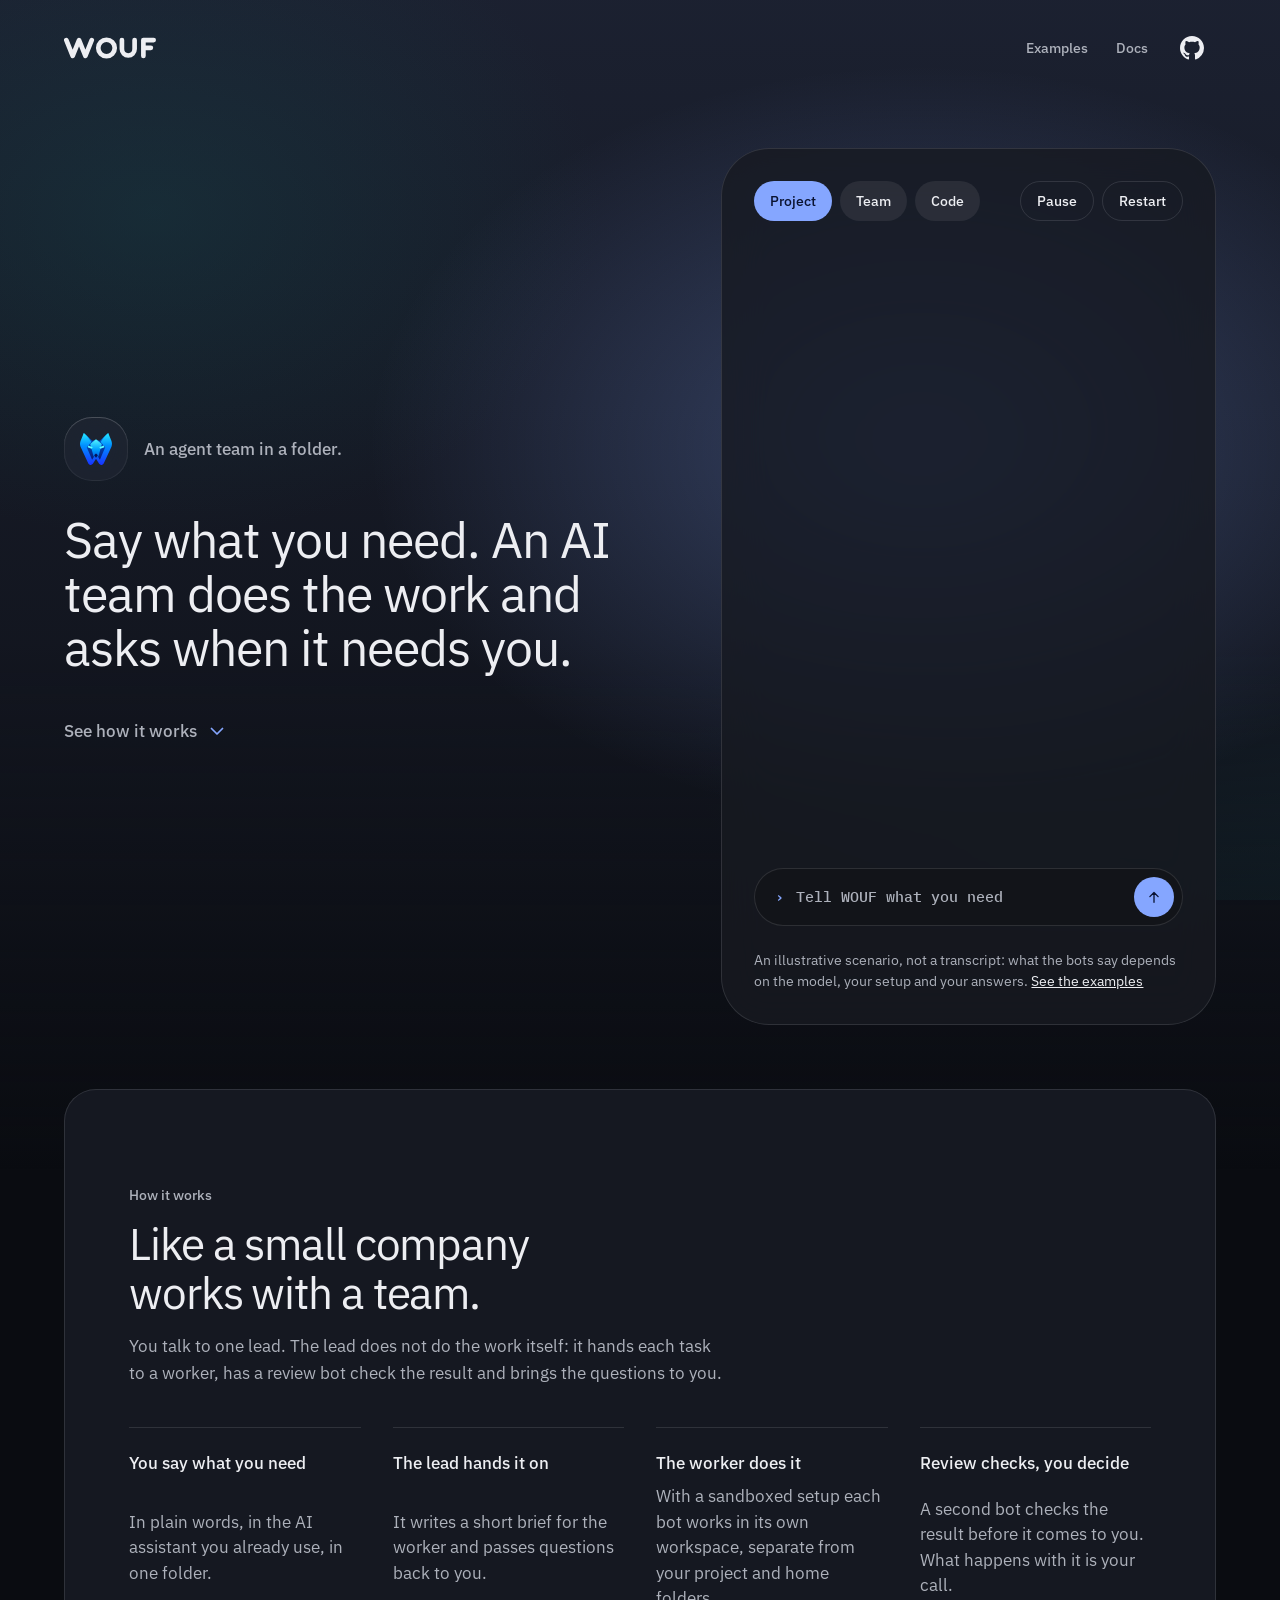
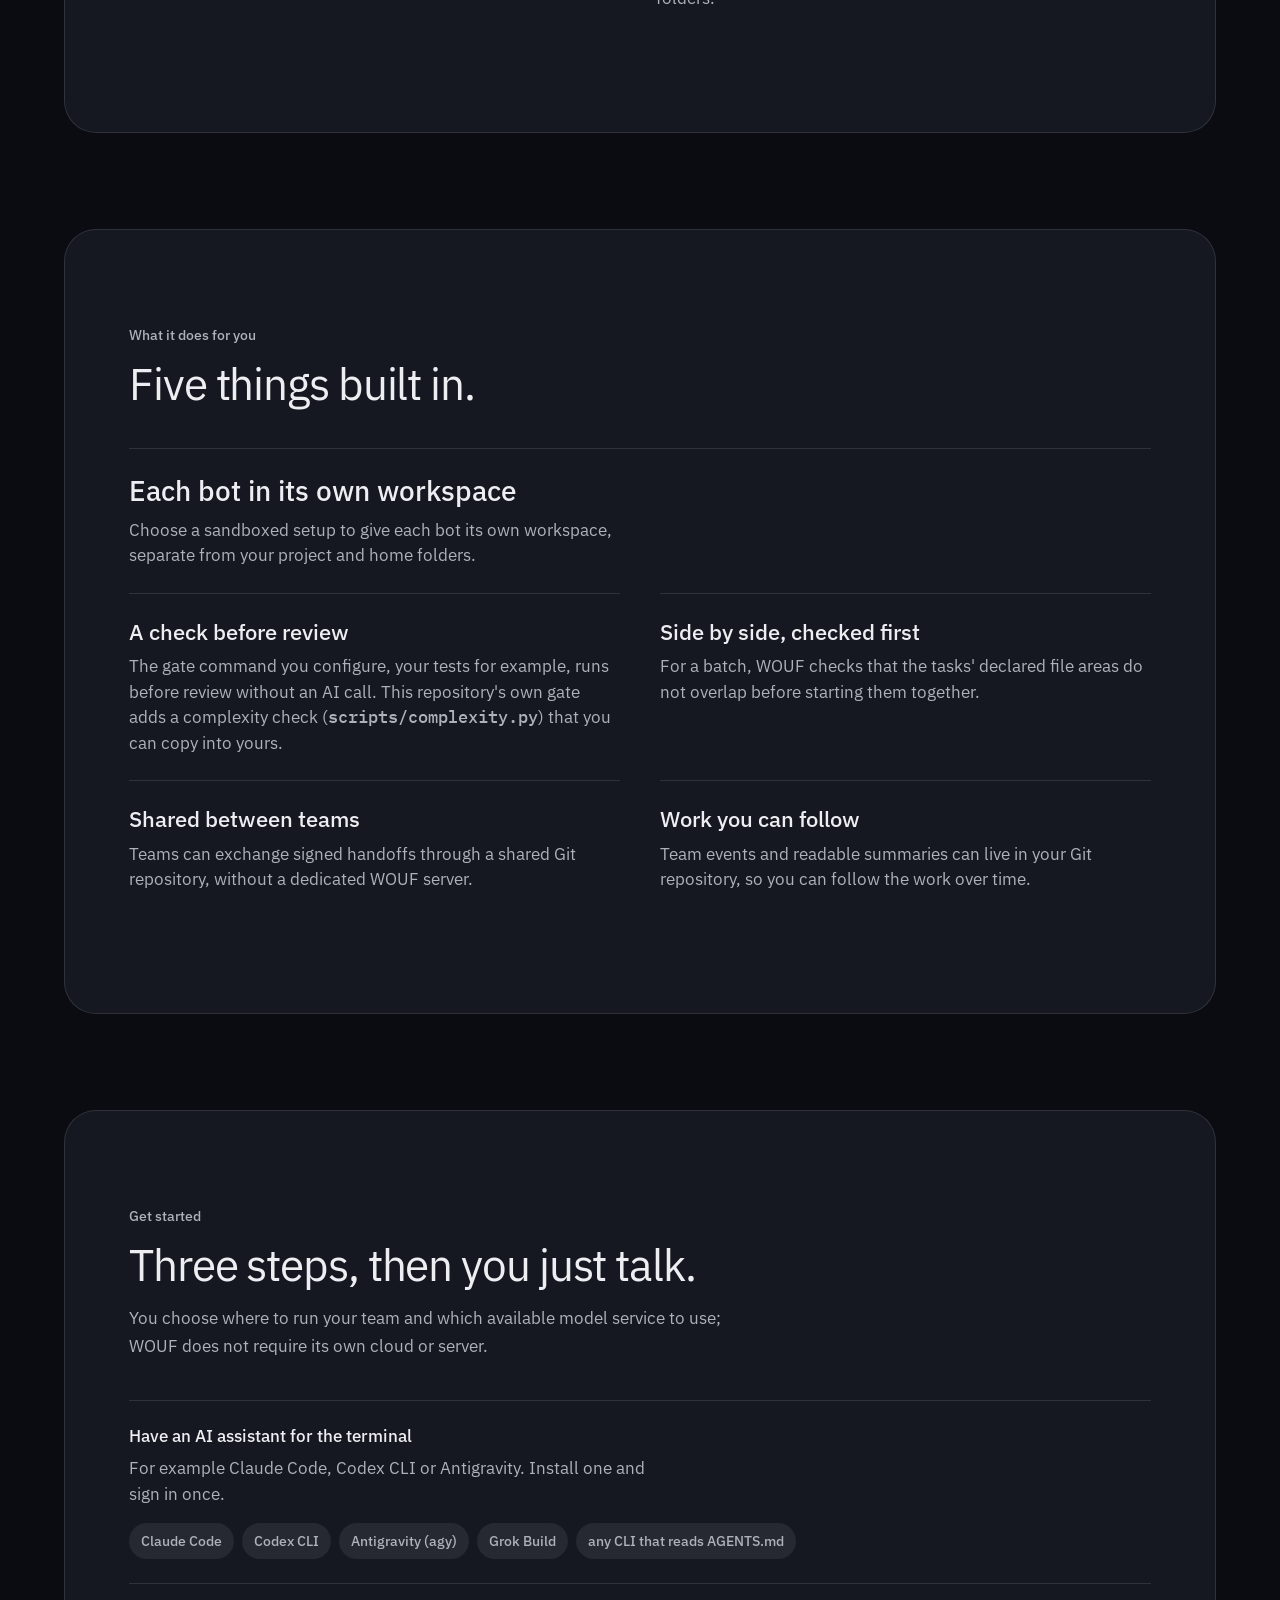
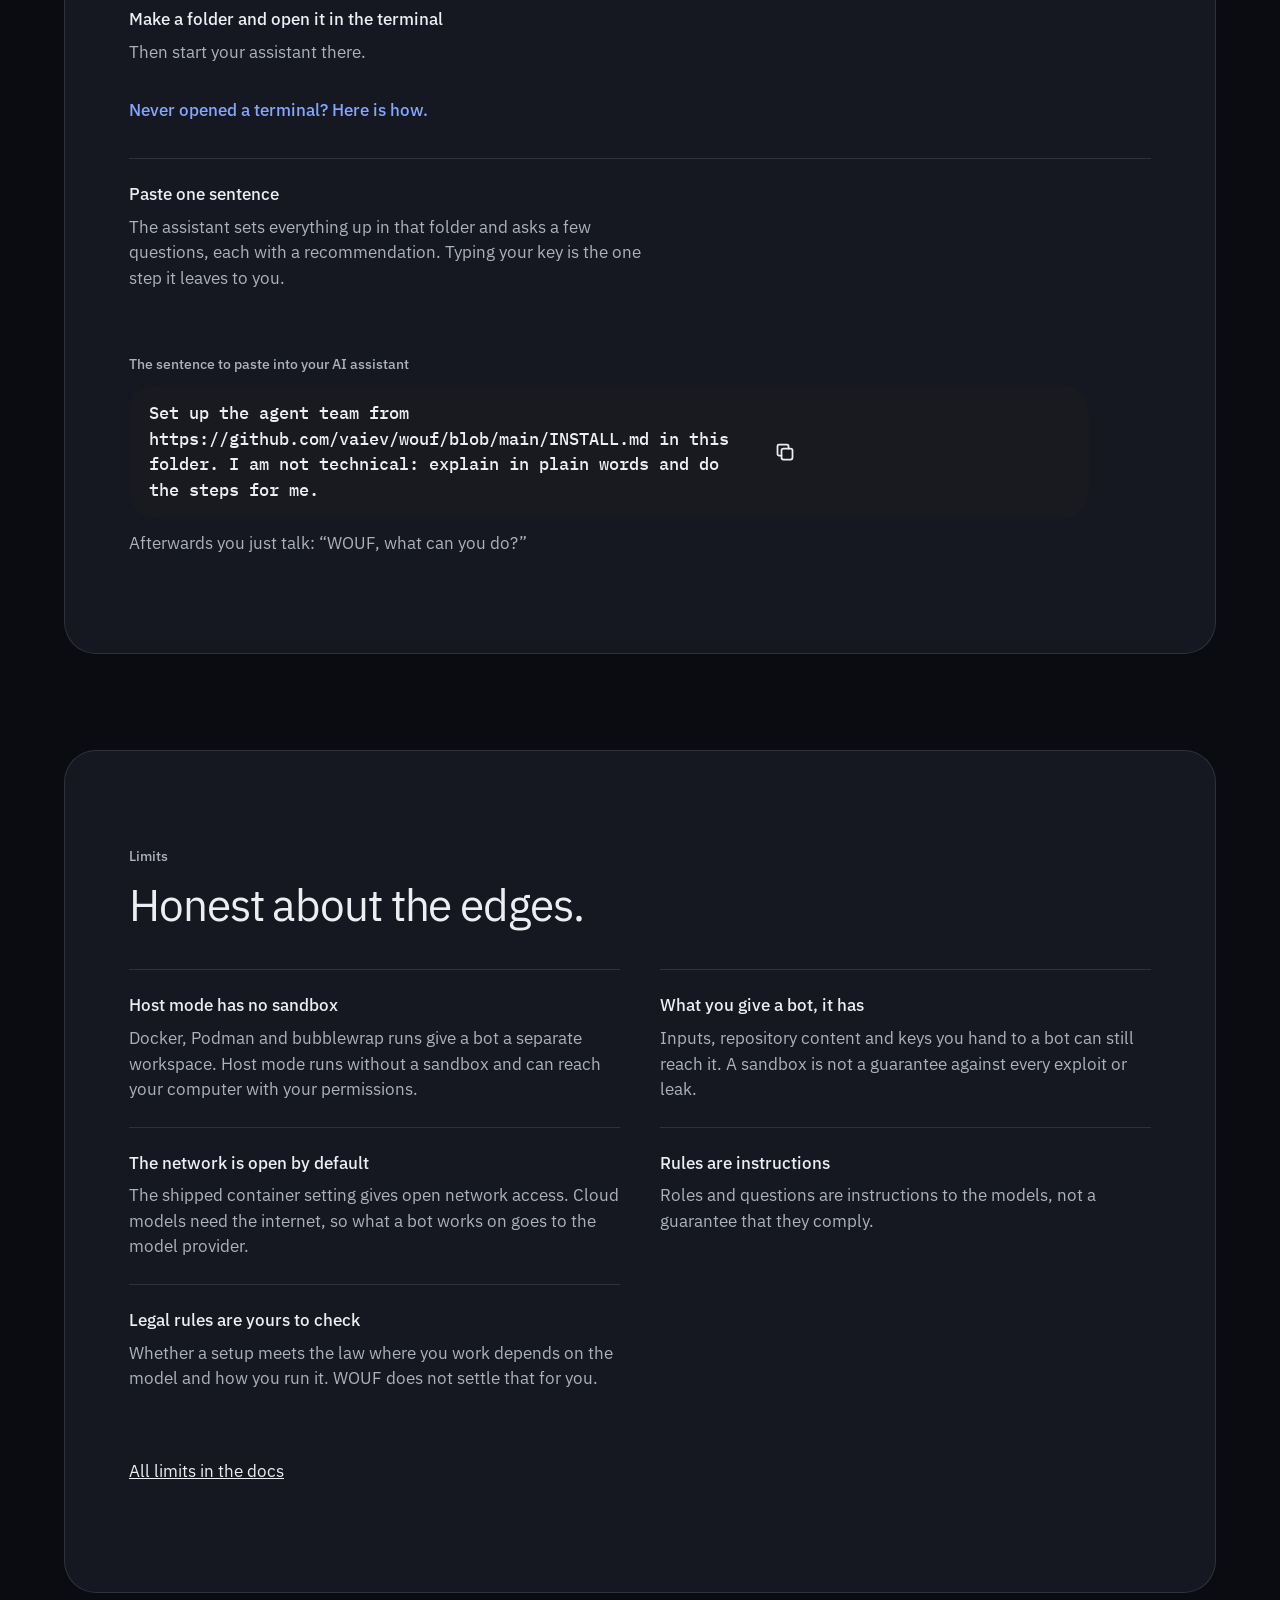
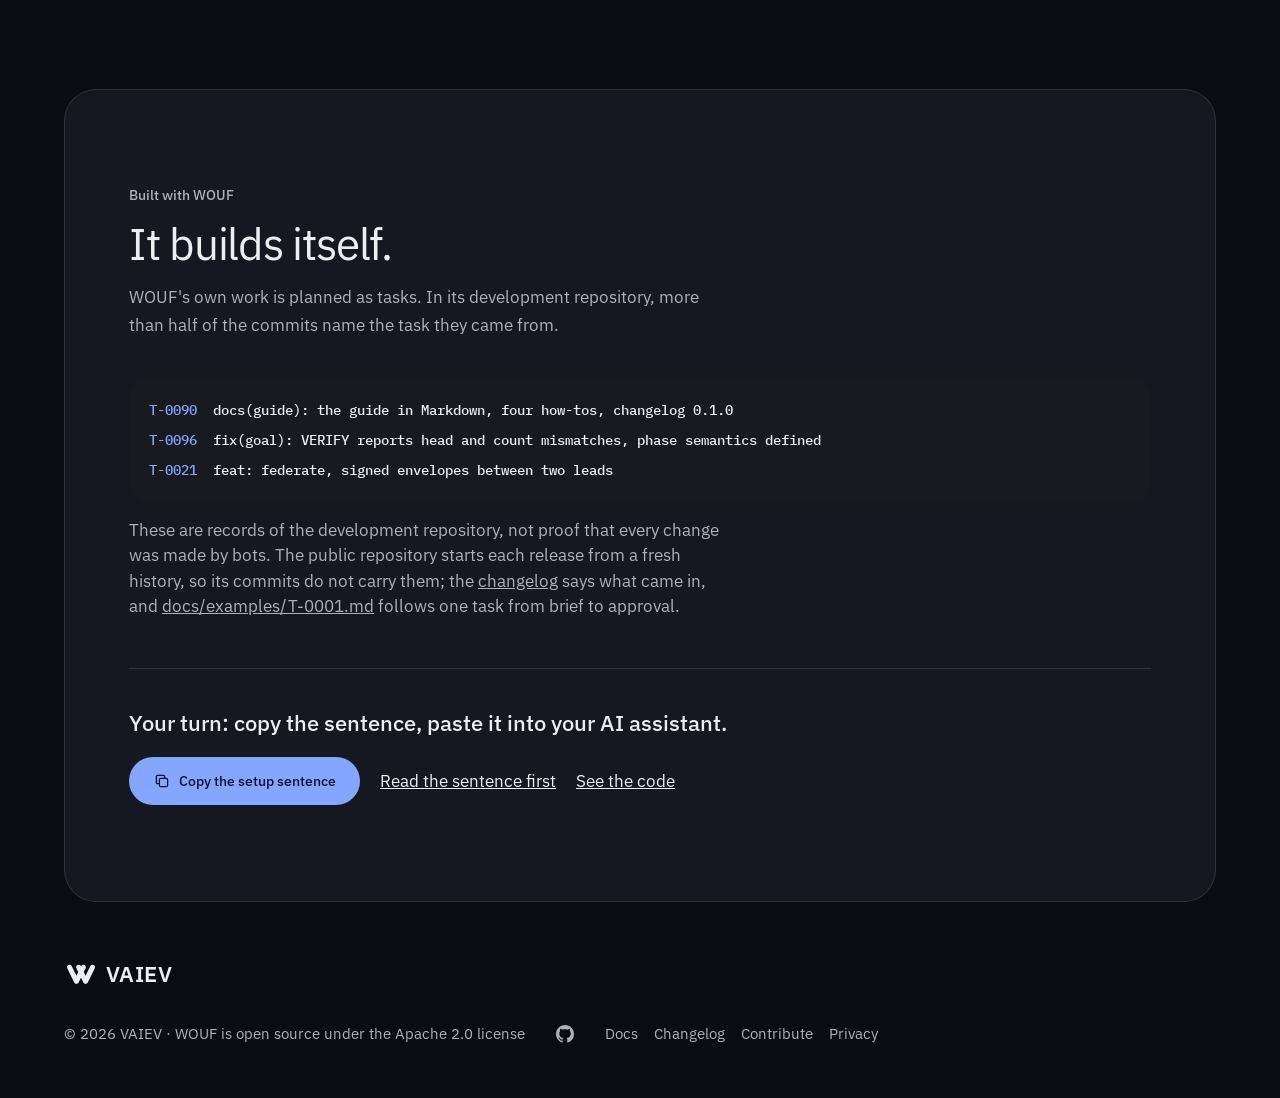
==== site/index.html @ 06518a79 "WOUF v0.1.0 Signed-off-by: roenu <160801213+roenudev@users.noreply.github.com>" ====
<!doctype html>
<html lang="en" data-brand="wouf" data-theme="dark" data-icons="icons.svg" data-vaiev-manual>
<head>
<meta charset="utf-8">
<meta name="viewport" content="width=device-width, initial-scale=1, viewport-fit=cover">
<meta http-equiv="Content-Security-Policy" content="default-src 'self'; img-src 'self' data:; media-src 'self'; object-src 'none'; base-uri 'none'; form-action 'self'">
<title>WOUF — an agent team in a folder</title>
<meta name="description" content="An agent team in a folder, set up with the AI tool you already use: one lead you talk to, who hands tasks to a worker and has a review bot check the result. Licensed under Apache-2.0.">
<link rel="icon" href="brand/wouf-icon.svg" type="image/svg+xml">
<link rel="canonical" href="https://wouf.dev/">
<meta property="og:title" content="WOUF — an agent team in a folder">
<meta property="og:description" content="An agent team in a folder, set up with the AI tool you already use: one lead you talk to, who hands tasks to a worker and has a review bot check the result. Licensed under Apache-2.0.">
<meta property="og:url" content="https://wouf.dev/">
<meta property="og:type" content="website">
<meta property="og:site_name" content="WOUF">
<meta property="og:locale" content="en_US">
<meta property="og:image" content="https://wouf.dev/og.png">
<meta property="og:image:width" content="1200">
<meta property="og:image:height" content="630">
<meta property="og:image:alt" content="WOUF: An agent team in a folder. Set up with the AI tool you already use. wouf.dev">
<meta name="twitter:card" content="summary_large_image">
<meta name="twitter:title" content="WOUF — an agent team in a folder">
<meta name="twitter:description" content="An agent team in a folder, set up with the AI tool you already use: one lead you talk to, who hands tasks to a worker and has a review bot check the result. Licensed under Apache-2.0.">
<meta name="twitter:image" content="https://wouf.dev/og.png">
<meta name="theme-color" content="#0a0c11">
<link rel="apple-touch-icon" href="apple-touch-icon.png">
<link rel="stylesheet" href="css/tokens.css">
<link rel="stylesheet" href="css/site-fonts.css">
<link rel="stylesheet" href="css/base.css">
<link rel="stylesheet" href="css/materials.css">
<link rel="stylesheet" href="css/components.css">
<link rel="stylesheet" href="css/patterns.css">
<link rel="stylesheet" href="css/site.css">
<link rel="expect" href="#end" blocking="render">
<script src="js/vt.js"></script>
<script src="js/vaiev.js" defer></script>
<script src="js/site.js" defer></script>
</head>
<body data-page="home">
<div class="field" aria-hidden="true"></div>
<div class="sky" aria-hidden="true"></div>
<a class="skip" href="#top">Skip to content</a>
<header class="site-bar lens" data-collapsible>
  <a class="lockup brand-word" href="index.html" aria-label="WOUF, home"><svg class="logo" aria-hidden="true"><use href="icons.svg#wouf-word"/></svg></a>
  <nav class="site-links" aria-label="Sections"><a class="home-link" href="index.html" aria-current="page">Home</a><a href="examples.html">Examples</a><a href="docs.html">Docs</a></nav>
  <a class="icon-btn press gh" href="https://github.com/vaiev/wouf" aria-label="WOUF on GitHub"><svg class="icon" aria-hidden="true"><use href="icons.svg#github"/></svg></a>
</header>
<main class="page site wide" id="top">
  <section class="hero home-hero" aria-labelledby="hero-h">
    <div class="hero-copy">
      <p class="hero-mark"><span class="emblem lens" aria-hidden="true"><img src="brand/wouf-icon.svg" alt="" width="40" height="40"></span><span>An agent team in a folder.</span></p>
      <h1 class="display-m" id="hero-h">Say what you need. An AI team does the work and asks when it needs you.</h1>
      <a class="hero-cue" href="#how">See how it works<svg class="icon" aria-hidden="true"><use href="icons.svg#chevron-down"/></svg></a>
    </div>

    <figure class="demo" data-demo aria-labelledby="demo-cap">
      <div class="demo-bar">
        <div class="demo-chips" role="group" aria-label="Choose an example">
          <button class="chip" type="button" data-scenario="project" aria-pressed="true">Project</button>
          <button class="chip" type="button" data-scenario="team" aria-pressed="false">Team</button>
          <button class="chip" type="button" data-scenario="code" aria-pressed="false">Code</button>
        </div>
        <div class="demo-controls">
          <button class="demo-btn" type="button" data-demo-toggle>Pause</button>
          <button class="demo-btn" type="button" data-demo-restart>Restart</button>
        </div>
      </div>
      <div class="demo-panes">
        <ol class="demo-dialog" data-scenario="project" data-active aria-label="Project example">
          <li class="msg msg-you"><span class="who">You</span><p>Help me plan our community event.</p></li>
          <li class="msg msg-lead"><span class="who">WOUF · lead</span><p>I'll ask the worker to draft a plan and the review bot to check it.</p></li>
          <li class="msg msg-lead msg-ask"><span class="who">WOUF · a question from the worker</span><p>What date should the plan use?</p></li>
          <li class="msg msg-you"><span class="who">You</span><p>June 12.</p></li>
          <li class="msg msg-done"><span class="who">Done · worker and review</span><p>The reviewed draft is ready for you: a plan and decision notes in the task files.</p></li>
        </ol>
        <ol class="demo-dialog" data-scenario="team" aria-label="Team example">
          <li class="msg msg-you"><span class="who">You</span><p>Organize our volunteer tasks.</p></li>
          <li class="msg msg-lead"><span class="who">WOUF · lead</span><p>I'll have the worker prepare a task list and review check it.</p></li>
          <li class="msg msg-lead msg-ask"><span class="who">WOUF · a question from the worker</span><p>Who should own the welcome desk?</p></li>
          <li class="msg msg-you"><span class="who">You</span><p>Sam.</p></li>
          <li class="msg msg-done"><span class="who">Done · worker and review</span><p>The reviewed task list is ready in the task files, with Sam as owner.</p></li>
        </ol>
        <ol class="demo-dialog" data-scenario="code" aria-label="Code example">
          <li class="msg msg-you"><span class="who">You</span><p>Add a check for missing titles.</p></li>
          <li class="msg msg-lead"><span class="who">WOUF · lead</span><p>I'll brief worker and ask review to check the change.</p></li>
          <li class="msg msg-lead msg-ask"><span class="who">WOUF · a question from the worker</span><p>Should an empty title be rejected?</p></li>
          <li class="msg msg-you"><span class="who">You</span><p>Yes.</p></li>
          <li class="msg msg-done"><span class="who">Done · worker and review</span><p>The reviewed change and its test are ready on the task branch for your decision.</p></li>
        </ol>
      </div>
      <p class="demo-compose" aria-hidden="true"><span class="demo-prompt">›</span><span class="demo-typed" data-demo-typed></span><span class="demo-send"><svg class="icon icon-s"><use href="icons.svg#send"/></svg></span></p>
      <figcaption class="demo-note" id="demo-cap">An illustrative scenario, not a transcript: what the bots say depends on the model, your setup and your answers. <a href="examples.html">See the examples</a></figcaption>
    </figure>
  </section>

  <div class="deck">
  <section class="band" id="how" aria-labelledby="how-h">
    <div class="band-head"><p class="band-kicker"><span>How it works</span></p><h2 class="display-s" id="how-h">Like a small company works with a team.</h2>
      <p class="lead">You talk to one lead. The lead does not do the work itself: it hands each task to a worker, has a review bot check the result and brings the questions to you.</p></div>
    <ol class="path">
      <li><h3 class="title-m">You say what you need</h3><p>In plain words, in the AI assistant you already use, in one folder.</p></li>
      <li><h3 class="title-m">The lead hands it on</h3><p>It writes a short brief for the worker and passes questions back to you.</p></li>
      <li><h3 class="title-m">The worker does it</h3><p>With a sandboxed setup each bot works in its own workspace, separate from your project and home folders.</p></li>
      <li><h3 class="title-m">Review checks, you decide</h3><p>A second bot checks the result before it comes to you. What happens with it is your call.</p></li>
    </ol>
  </section>

  <section class="band" id="strengths" aria-labelledby="strengths-h">
    <div class="band-head"><p class="band-kicker"><span>What it does for you</span></p><h2 class="display-s" id="strengths-h">Five things built in.</h2></div>
    <ul class="strengths" role="list">
      <li><h3 class="title-l">Each bot in its own workspace</h3><p>Choose a sandboxed setup to give each bot its own workspace, separate from your project and home folders.</p></li>
      <li><h3 class="title-l">A check before review</h3><p>The gate command you configure, your tests for example, runs before review without an AI call. This repository's own gate adds a complexity check (<code class="mono">scripts/complexity.py</code>) that you can copy into yours.</p></li>
      <li><h3 class="title-l">Side by side, checked first</h3><p>For a batch, WOUF checks that the tasks' declared file areas do not overlap before starting them together.</p></li>
      <li><h3 class="title-l">Shared between teams</h3><p>Teams can exchange signed handoffs through a shared Git repository, without a dedicated WOUF server.</p></li>
      <li><h3 class="title-l">Work you can follow</h3><p>Team events and readable summaries can live in your Git repository, so you can follow the work over time.</p></li>
    </ul>
  </section>

  <section class="band" id="start" aria-labelledby="start-h">
    <div class="band-head"><p class="band-kicker"><span>Get started</span></p><h2 class="display-s" id="start-h">Three steps, then you just talk.</h2>
      <p class="lead">You choose where to run your team and which available model service to use; WOUF does not require its own cloud or server.</p></div>
    <ol class="path path-steps">
      <li><h3 class="title-m">Have an AI assistant for the terminal</h3><p>For example Claude Code, Codex CLI or Antigravity. Install one and sign in once.</p><ul class="clis" role="list" aria-label="Agent CLIs"><li class="chip">Claude Code</li><li class="chip">Codex CLI</li><li class="chip">Antigravity (agy)</li><li class="chip">Grok Build</li><li class="chip">any CLI that reads AGENTS.md</li></ul></li>
      <li><h3 class="title-m">Make a folder and open it in the terminal</h3><p>Then start your assistant there.</p>
        <details class="terminal-help">
          <summary>Never opened a terminal? Here is how.</summary>
          <div class="terminal-help-body">
            <p><b>On a Mac:</b> make the folder in Finder. Open the Terminal app, type <kbd>cd</kbd> and a space, drag the folder into the window and press Return.</p>
            <p><b>On Windows 11:</b> open the folder in File Explorer, right-click an empty spot in it and choose “Open in Terminal”.</p>
            <p>Now type the name of your assistant, for example <kbd>claude</kbd>, and press Enter.</p>
          </div>
        </details></li>
      <li><h3 class="title-m">Paste one sentence</h3><p>The assistant sets everything up in that folder and asks a few questions, each with a recommendation. Typing your key is the one step it leaves to you.</p></li>
    </ol>
    <div class="setup" id="setup">
      <p class="setup-label">The sentence to paste into your AI assistant</p>
      <div class="copyline plane"><p id="setup-line">Set up the agent team from https://github.com/vaiev/wouf/blob/main/INSTALL.md in this folder. I am not technical: explain in plain words and do the steps for me.</p><button class="icon-btn press" type="button" data-copy="#setup-line" aria-label="Copy the setup sentence"><svg class="icon" aria-hidden="true"><use href="icons.svg#copy"/></svg></button></div>
      <p class="sr-only" id="copy-status" role="status"></p>
      <p class="muted">Afterwards you just talk: “WOUF, what can you do?”</p>
    </div>
  </section>

  <section class="band" id="limits" aria-labelledby="limits-h">
    <div class="band-head"><p class="band-kicker"><span>Limits</span></p><h2 class="display-s" id="limits-h">Honest about the edges.</h2></div>
    <ul class="limits" role="list">
      <li><h3 class="title-m">Host mode has no sandbox</h3><p>Docker, Podman and bubblewrap runs give a bot a separate workspace. Host mode runs without a sandbox and can reach your computer with your permissions.</p></li>
      <li><h3 class="title-m">What you give a bot, it has</h3><p>Inputs, repository content and keys you hand to a bot can still reach it. A sandbox is not a guarantee against every exploit or leak.</p></li>
      <li><h3 class="title-m">The network is open by default</h3><p>The shipped container setting gives open network access. Cloud models need the internet, so what a bot works on goes to the model provider.</p></li>
      <li><h3 class="title-m">Rules are instructions</h3><p>Roles and questions are instructions to the models, not a guarantee that they comply.</p></li>
      <li><h3 class="title-m">Legal rules are yours to check</h3><p>Whether a setup meets the law where you work depends on the model and how you run it. WOUF does not settle that for you.</p></li>
    </ul>
    <p class="band-more"><a href="docs.html#limits">All limits in the docs</a></p>
  </section>

  <section class="band" id="built" aria-labelledby="built-h">
    <div class="band-head"><p class="band-kicker"><span>Built with WOUF</span></p><h2 class="display-s" id="built-h">It builds itself.</h2>
      <p class="lead">WOUF's own work is planned as tasks. In its development repository, more than half of the commits name the task they came from.</p></div>
    <figure class="log plane"><figcaption class="sr-only">Three of those commits</figcaption>
      <p><span class="log-hash">T-0090</span> docs(guide): the guide in Markdown, four how-tos, changelog 0.1.0</p>
      <p><span class="log-hash">T-0096</span> fix(goal): VERIFY reports head and count mismatches, phase semantics defined</p>
      <p><span class="log-hash">T-0021</span> feat: federate, signed envelopes between two leads</p>
    </figure>
    <p class="muted">These are records of the development repository, not proof that every change was made by bots. The public repository starts each release from a fresh history, so its commits do not carry them; the <a href="changelog.html">changelog</a> says what came in, and <a href="https://github.com/vaiev/wouf/blob/main/docs/examples/T-0001.md">docs/examples/T-0001.md</a> follows one task from brief to approval.</p>
    <div class="finale">
      <p class="title-l">Your turn: copy the sentence, paste it into your AI assistant.</p>
      <div class="cluster"><button class="btn btn-filled press" type="button" data-copy="#setup-line"><svg class="icon" aria-hidden="true"><use href="icons.svg#copy"/></svg>Copy the setup sentence</button><a href="#setup">Read the sentence first</a><a href="https://github.com/vaiev/wouf">See the code</a></div>
    </div>
  </section>
  </div>

  <footer class="site-foot">
    <p class="foot-made"><a class="vaiev" href="https://vaiev.com"><svg class="logo" aria-hidden="true"><use href="icons.svg#vaiev-symbol"/></svg>VAIEV</a></p>
    <p class="foot-legal"><span>© 2026 VAIEV · WOUF is open source under the Apache 2.0 license</span><a class="icon-btn press gh" href="https://github.com/vaiev/wouf" aria-label="WOUF on GitHub"><svg class="icon icon-s" aria-hidden="true"><use href="icons.svg#github"/></svg></a><a href="docs.html">Docs</a><a href="changelog.html">Changelog</a><a href="contribute.html">Contribute</a><a href="https://vaiev.com/privacy/">Privacy</a></p>
  </footer>
</main>
<span id="end" hidden></span>
</body>
</html>
---- site/css/tokens.css ----
/* VAIEV UI v8 — tokens. Generated by v8/scripts/build-tokens.mjs from v8/tokens/tokens.json; for wouf.dev only the base
   and the wouf brand are kept.
   Base tokens on :root; the brand is [data-brand="wouf"]. It follows the system colour scheme;
   data-theme="light" or "dark" on the same element fixes it. */

:root {
  color-scheme: light dark;
  --shape-none: 0px;
  --shape-xs: 4px;
  --shape-s: 8px;
  --shape-m: 12px;
  --shape-l: 16px;
  --shape-l-inc: 20px;
  --shape-xl: 28px;
  --shape-xl-inc: 32px;
  --shape-xxl: 48px;
  --shape-squircle: 14px;
  --shape-full: 9999px;
  --space-1: 4px;
  --space-2: 8px;
  --space-3: 12px;
  --space-4: 16px;
  --space-5: 20px;
  --space-6: 24px;
  --space-8: 32px;
  --space-10: 40px;
  --space-12: 48px;
  --space-16: 64px;
  --space-24: 96px;
  --size-target: 48px;
  --size-bar: 64px;
  --size-bar-item: 48px;
  --size-fab: 56px;
  --size-rail: 80px;
  --size-chip: 32px;
  --size-float-gap: 16px;
  --size-read: 640px;
  --font-plex: "IBM Plex Sans", ui-sans-serif, system-ui, sans-serif;
  --font-plex-mono: "IBM Plex Mono", ui-monospace, SFMono-Regular, Menlo, monospace;
  --fs-display-l: clamp(44px, 7vw + 12px, 88px);
  --fs-display-m: clamp(36px, 4.5vw + 12px, 60px);
  --fs-display-s: clamp(30px, 2.5vw + 14px, 44px);
  --fs-headline-l: 32px;
  --fs-headline-m: 28px;
  --fs-headline-s: 24px;
  --fs-title-l: 22px;
  --fs-title-m: 17px;
  --fs-title-s: 15px;
  --fs-body-l: 17px;
  --fs-body-m: 15px;
  --fs-body-s: 13px;
  --fs-label-l: 14px;
  --fs-label-m: 12px;
  --fs-label-s: 11px;
  --lens-blur: 22px;
  --lens-sat: 1.6;
  --plate-alpha: 0.94;
  --plate-blur: 14px;
  --meta-alpha: 0.84;
  --spring-spatial-fast: linear(0, 0.0274, 0.0985, 0.1984, 0.3147, 0.4369, 0.5573, 0.67, 0.7711, 0.8582, 0.9305, 0.988, 1.0313, 1.062, 1.0816, 1.0919, 1.0948, 1.092, 1.0851, 1.0755, 1.0645, 1.0529, 1.0415, 1.0309, 1.0213, 1.0131, 1.0063, 1.0009, 0.9969, 0.994, 0.9922, 0.9913, 0.991, 0.9913, 0.992, 0.9929, 0.9939, 0.995, 0.9961, 0.9971, 1);
  --dur-spatial-fast: 348ms;
  --spring-spatial: linear(0, 0.0181, 0.065, 0.1311, 0.2089, 0.2925, 0.3775, 0.4605, 0.5392, 0.6122, 0.6784, 0.7375, 0.7893, 0.8342, 0.8724, 0.9045, 0.9311, 0.9527, 0.9701, 0.9836, 0.9941, 1.0018, 1.0074, 1.0112, 1.0135, 1.0148, 1.0152, 1.0149, 1.0142, 1.0133, 1.0121, 1.0108, 1.0095, 1.0083, 1.0071, 1.006, 1.005, 1.004, 1.0033, 1.0026, 1);
  --dur-spatial: 412ms;
  --spring-spatial-slow: linear(0, 0.0181, 0.065, 0.1311, 0.209, 0.2926, 0.3776, 0.4606, 0.5393, 0.6123, 0.6785, 0.7376, 0.7894, 0.8343, 0.8725, 0.9046, 0.9312, 0.9528, 0.9701, 0.9837, 0.9941, 1.0018, 1.0074, 1.0112, 1.0135, 1.0148, 1.0152, 1.0149, 1.0142, 1.0133, 1.0121, 1.0108, 1.0095, 1.0083, 1.0071, 1.006, 1.0049, 1.004, 1.0032, 1.0026, 1);
  --dur-spatial-slow: 568ms;
  --spring-effects-fast: linear(0, 0.0197, 0.0685, 0.1346, 0.2095, 0.2875, 0.3647, 0.4384, 0.5072, 0.5702, 0.6272, 0.6781, 0.7232, 0.7628, 0.7975, 0.8275, 0.8535, 0.8758, 0.895, 0.9114, 0.9253, 0.9372, 0.9472, 0.9558, 0.9629, 0.969, 0.9741, 0.9784, 0.982, 0.985, 0.9875, 0.9896, 0.9914, 0.9928, 0.994, 0.9951, 0.9959, 0.9966, 0.9972, 0.9977, 1);
  --dur-effects-fast: 138ms;
  --spring-effects: linear(0, 0.0195, 0.0681, 0.1339, 0.2086, 0.2863, 0.3632, 0.4368, 0.5055, 0.5685, 0.6255, 0.6765, 0.7216, 0.7613, 0.796, 0.8262, 0.8522, 0.8747, 0.894, 0.9105, 0.9245, 0.9365, 0.9466, 0.9552, 0.9624, 0.9686, 0.9737, 0.978, 0.9817, 0.9847, 0.9873, 0.9894, 0.9912, 0.9927, 0.9939, 0.995, 0.9958, 0.9965, 0.9971, 0.9976, 1);
  --dur-effects: 212ms;
  --spring-effects-slow: linear(0, 0.0196, 0.0682, 0.134, 0.2087, 0.2865, 0.3635, 0.4371, 0.5058, 0.5689, 0.6258, 0.6768, 0.7219, 0.7616, 0.7963, 0.8264, 0.8525, 0.8749, 0.8942, 0.9106, 0.9247, 0.9366, 0.9467, 0.9553, 0.9625, 0.9686, 0.9738, 0.9781, 0.9817, 0.9848, 0.9873, 0.9894, 0.9912, 0.9927, 0.9939, 0.995, 0.9958, 0.9965, 0.9971, 0.9976, 1);
  --dur-effects-slow: 300ms;
}

/* wouf */
[data-brand="wouf"] {
  color-scheme: light;
  --font-display: "IBM Plex Sans", ui-sans-serif, system-ui, sans-serif;
  --font-ui: "IBM Plex Sans", ui-sans-serif, system-ui, sans-serif;
  --display-weight: 400;
  --error: oklch(0.50 0.17 25);
  --ok: oklch(0.47 0.10 150);
  --warn: oklch(0.52 0.11 70);
  --surface: oklch(0.96 0.004 270);
  --surface-container-low: oklch(0.98 0.003 270);
  --surface-container: oklch(0.995 0.002 270);
  --surface-container-high: oklch(1 0 0);
  --on-surface: oklch(0.20 0.012 270);
  --on-surface-variant: oklch(0.44 0.02 270);
  --outline-variant: oklch(0.20 0.012 270 / 0.12);
  --primary: oklch(0.47 0.18 268);
  --on-primary: oklch(0.99 0 0);
  --lens: oklch(0.995 0.002 270 / 0.6);
  --lens-rim: oklch(1 0 0 / 0.8);
  --field-1: oklch(0.86 0.06 268 / 0.7);
  --field-2: oklch(0.90 0.04 200 / 0.6);
  --field-3: oklch(0.92 0.03 300 / 0.6);
  --indicator: oklch(0.47 0.18 268);
  --on-indicator: oklch(0.99 0 0);
}
@media (prefers-color-scheme: dark) {
  [data-brand="wouf"]:not([data-theme="light"]) {
    color-scheme: dark;
    --error: oklch(0.80 0.11 25);
    --ok: oklch(0.82 0.10 150);
    --warn: oklch(0.85 0.11 80);
    --surface: oklch(0.155 0.01 270);
    --surface-container-low: oklch(0.19 0.012 270);
    --surface-container: oklch(0.22 0.012 270);
    --surface-container-high: oklch(0.26 0.014 270);
    --on-surface: oklch(0.95 0.005 270);
    --on-surface-variant: oklch(0.76 0.015 270);
    --outline-variant: oklch(0.95 0.005 270 / 0.12);
    --primary: oklch(0.74 0.14 268);
    --on-primary: oklch(0.20 0.06 268);
    --lens: oklch(0.28 0.02 270 / 0.55);
    --lens-rim: oklch(1 0 0 / 0.14);
    --field-1: oklch(0.45 0.14 268 / 0.45);
    --field-2: oklch(0.40 0.06 200 / 0.4);
    --field-3: oklch(0.35 0.04 300 / 0.4);
    --indicator: oklch(0.74 0.14 268);
    --on-indicator: oklch(0.20 0.06 268);
  }
}
[data-brand="wouf"][data-theme="dark"] {
  color-scheme: dark;
  --error: oklch(0.80 0.11 25);
  --ok: oklch(0.82 0.10 150);
  --warn: oklch(0.85 0.11 80);
  --surface: oklch(0.155 0.01 270);
  --surface-container-low: oklch(0.19 0.012 270);
  --surface-container: oklch(0.22 0.012 270);
  --surface-container-high: oklch(0.26 0.014 270);
  --on-surface: oklch(0.95 0.005 270);
  --on-surface-variant: oklch(0.76 0.015 270);
  --outline-variant: oklch(0.95 0.005 270 / 0.12);
  --primary: oklch(0.74 0.14 268);
  --on-primary: oklch(0.20 0.06 268);
  --lens: oklch(0.28 0.02 270 / 0.55);
  --lens-rim: oklch(1 0 0 / 0.14);
  --field-1: oklch(0.45 0.14 268 / 0.45);
  --field-2: oklch(0.40 0.06 200 / 0.4);
  --field-3: oklch(0.35 0.04 300 / 0.4);
  --indicator: oklch(0.74 0.14 268);
  --on-indicator: oklch(0.20 0.06 268);
}
---- site/css/site-fonts.css ----
/* VAIEV UI v8 — self-hosted fonts (see ../fonts/FONTS.md). IBM Plex Sans/Mono for WOUF.
   No request leaves the origin. */

@font-face { font-family: "IBM Plex Sans"; font-style: normal; font-weight: 300; font-display: swap;
  src: url("../fonts/ibm-plex-sans-latin-300-normal.woff2") format("woff2");
  unicode-range: U+0000-00FF, U+0131, U+0152-0153, U+02BB-02BC, U+02C6, U+02DA, U+02DC, U+0304, U+0308, U+0329, U+2000-206F, U+20AC, U+2122, U+2191, U+2193, U+2212, U+2215, U+FEFF, U+FFFD; }
@font-face { font-family: "IBM Plex Sans"; font-style: normal; font-weight: 300; font-display: swap;
  src: url("../fonts/ibm-plex-sans-latin-ext-300-normal.woff2") format("woff2");
  unicode-range: U+0100-02BA, U+02BD-02C5, U+02C7-02CC, U+02CE-02D7, U+02DD-02FF, U+0304, U+0308, U+0329, U+1D00-1DBF, U+1E00-1E9F, U+1EF2-1EFF, U+2020, U+20A0-20AB, U+20AD-20C0, U+2113, U+2C60-2C7F, U+A720-A7FF; }
@font-face { font-family: "IBM Plex Sans"; font-style: normal; font-weight: 400; font-display: swap;
  src: url("../fonts/ibm-plex-sans-latin-400-normal.woff2") format("woff2");
  unicode-range: U+0000-00FF, U+0131, U+0152-0153, U+02BB-02BC, U+02C6, U+02DA, U+02DC, U+0304, U+0308, U+0329, U+2000-206F, U+20AC, U+2122, U+2191, U+2193, U+2212, U+2215, U+FEFF, U+FFFD; }
@font-face { font-family: "IBM Plex Sans"; font-style: normal; font-weight: 400; font-display: swap;
  src: url("../fonts/ibm-plex-sans-latin-ext-400-normal.woff2") format("woff2");
  unicode-range: U+0100-02BA, U+02BD-02C5, U+02C7-02CC, U+02CE-02D7, U+02DD-02FF, U+0304, U+0308, U+0329, U+1D00-1DBF, U+1E00-1E9F, U+1EF2-1EFF, U+2020, U+20A0-20AB, U+20AD-20C0, U+2113, U+2C60-2C7F, U+A720-A7FF; }
@font-face { font-family: "IBM Plex Sans"; font-style: normal; font-weight: 500; font-display: swap;
  src: url("../fonts/ibm-plex-sans-latin-500-normal.woff2") format("woff2");
  unicode-range: U+0000-00FF, U+0131, U+0152-0153, U+02BB-02BC, U+02C6, U+02DA, U+02DC, U+0304, U+0308, U+0329, U+2000-206F, U+20AC, U+2122, U+2191, U+2193, U+2212, U+2215, U+FEFF, U+FFFD; }
@font-face { font-family: "IBM Plex Sans"; font-style: normal; font-weight: 500; font-display: swap;
  src: url("../fonts/ibm-plex-sans-latin-ext-500-normal.woff2") format("woff2");
  unicode-range: U+0100-02BA, U+02BD-02C5, U+02C7-02CC, U+02CE-02D7, U+02DD-02FF, U+0304, U+0308, U+0329, U+1D00-1DBF, U+1E00-1E9F, U+1EF2-1EFF, U+2020, U+20A0-20AB, U+20AD-20C0, U+2113, U+2C60-2C7F, U+A720-A7FF; }
@font-face { font-family: "IBM Plex Sans"; font-style: normal; font-weight: 600; font-display: swap;
  src: url("../fonts/ibm-plex-sans-latin-600-normal.woff2") format("woff2");
  unicode-range: U+0000-00FF, U+0131, U+0152-0153, U+02BB-02BC, U+02C6, U+02DA, U+02DC, U+0304, U+0308, U+0329, U+2000-206F, U+20AC, U+2122, U+2191, U+2193, U+2212, U+2215, U+FEFF, U+FFFD; }
@font-face { font-family: "IBM Plex Sans"; font-style: normal; font-weight: 600; font-display: swap;
  src: url("../fonts/ibm-plex-sans-latin-ext-600-normal.woff2") format("woff2");
  unicode-range: U+0100-02BA, U+02BD-02C5, U+02C7-02CC, U+02CE-02D7, U+02DD-02FF, U+0304, U+0308, U+0329, U+1D00-1DBF, U+1E00-1E9F, U+1EF2-1EFF, U+2020, U+20A0-20AB, U+20AD-20C0, U+2113, U+2C60-2C7F, U+A720-A7FF; }
@font-face { font-family: "IBM Plex Mono"; font-style: normal; font-weight: 500; font-display: swap;
  src: url("../fonts/ibm-plex-mono-latin-500-normal.woff2") format("woff2");
  unicode-range: U+0000-00FF, U+0131, U+0152-0153, U+02BB-02BC, U+02C6, U+02DA, U+02DC, U+0304, U+0308, U+0329, U+2000-206F, U+20AC, U+2122, U+2191, U+2193, U+2212, U+2215, U+FEFF, U+FFFD; }
@font-face { font-family: "IBM Plex Mono"; font-style: normal; font-weight: 500; font-display: swap;
  src: url("../fonts/ibm-plex-mono-latin-ext-500-normal.woff2") format("woff2");
  unicode-range: U+0100-02BA, U+02BD-02C5, U+02C7-02CC, U+02CE-02D7, U+02DD-02FF, U+0304, U+0308, U+0329, U+1D00-1DBF, U+1E00-1E9F, U+1EF2-1EFF, U+2020, U+20A0-20AB, U+20AD-20C0, U+2113, U+2C60-2C7F, U+A720-A7FF; }
---- site/css/base.css ----
/* VAIEV UI v8 — base: document, type, layout, the light field.
   Load order: tokens.css, fonts.css, base.css, materials.css, components.css. Put data-brand on <html>
   (on wouf.dev: wouf); data-theme="light" | "dark" fixes the mode.

   The two rules everything else follows: content lies on opaque planes or thick plates, controls are thin
   lenses that float a gap away from every edge; depth comes from blur, layering and springs, never from
   drop shadows. */

/* Pages move like an app. js/vt.js names the direction of each navigation; the page slides, while the
   Omniboard (morph-bar), the site bar and [data-morph] elements keep their own names and morph instead.
   right: the next page comes in from the right · left: from the left · site: a fade-through between sites. */
@view-transition { navigation: auto; }
@media (prefers-reduced-motion: reduce) { @view-transition { navigation: none; } }
::view-transition-group(*) { animation-duration: var(--dur-spatial-slow); animation-timing-function: var(--spring-spatial-slow); }
::view-transition-old(root), ::view-transition-new(root) { animation-duration: var(--dur-spatial); animation-timing-function: var(--spring-effects); animation-fill-mode: both; }
html:active-view-transition-type(right)::view-transition-old(root) { animation-name: vt-to-left; }
html:active-view-transition-type(right)::view-transition-new(root) { animation-name: vt-from-right; }
html:active-view-transition-type(left)::view-transition-old(root) { animation-name: vt-to-right; }
html:active-view-transition-type(left)::view-transition-new(root) { animation-name: vt-from-left; }
html:active-view-transition-type(site)::view-transition-old(root) { animation-name: vt-recede; }
html:active-view-transition-type(site)::view-transition-new(root) { animation-name: vt-arrive; }
@keyframes vt-from-right { from { translate: 100% 0; } }
@keyframes vt-from-left { from { translate: -100% 0; } }
@keyframes vt-to-left { to { translate: -22% 0; opacity: 0.5; } }
@keyframes vt-to-right { to { translate: 22% 0; opacity: 0.5; } }
@keyframes vt-recede { to { scale: 0.94; opacity: 0; } }
@keyframes vt-arrive { from { scale: 1.04; opacity: 0; } }

/* between origins: the curtain the leaving page morphs into, and the one the next page lifts (js/vt.js) */
.curtain { position: fixed; inset: 0; z-index: 1000; background: var(--curtain-logo, none) center / var(--curtain-size, 96px) auto no-repeat, var(--curtain, var(--surface)); }
.curtain[data-to="wouf"], html[data-brand="wouf"] { --curtain: oklch(0.155 0.01 270); --curtain-logo: url("../brand/wouf-icon.svg"); }
html.vv-arrive body::after { content: ""; position: fixed; inset: 0; z-index: 1000; pointer-events: none; background: var(--curtain-logo, none) center / var(--curtain-size, 96px) auto no-repeat, var(--curtain, var(--surface)); animation: curtain-lift var(--dur-spatial-slow) var(--spring-effects) 120ms both; }
@keyframes curtain-lift { to { opacity: 0; scale: 1.04; visibility: hidden; } }

*, *::before, *::after { box-sizing: border-box; }
html { -webkit-text-size-adjust: 100%; text-size-adjust: 100%; background: var(--surface); }
body {
  margin: 0; min-height: 100dvh;
  color: var(--on-surface); /* no background here: html carries it, so the light field (z-index -1) shows */
  font: 400 var(--fs-body-l) / 1.5 var(--font-ui);
  -webkit-font-smoothing: antialiased; text-rendering: optimizeLegibility;
}
img, video, svg { display: block; max-width: 100%; }
button, input, textarea, select { font: inherit; color: inherit; letter-spacing: inherit; }
button { cursor: pointer; }
a { color: inherit; }
h1, h2, h3, h4, p, figure, blockquote, ul, ol, dl, dd { margin: 0; }
ul[role="list"], ol[role="list"] { list-style: none; padding: 0; }
[hidden]:not([hidden="until-found" i]) { display: none !important; }
:focus-visible { outline: 2px solid var(--indicator); outline-offset: 3px; }
::selection { background: color-mix(in oklch, var(--indicator) 30%, transparent); }

.sr-only { position: absolute; width: 1px; height: 1px; padding: 0; margin: -1px; overflow: hidden; clip: rect(0 0 0 0); white-space: nowrap; border: 0; }
.skip { position: absolute; left: var(--space-4); top: -100px; z-index: 100; padding: var(--space-3) var(--space-4); border-radius: var(--shape-full); background: var(--indicator); color: var(--on-indicator); text-decoration: none; }
.skip:focus { top: var(--space-4); }

/* ── type: M3 scale; display lines take the brand's display family and weight ── */
.display-l, .display-m, .display-s { font-family: var(--font-display); font-weight: var(--display-weight); letter-spacing: -0.025em; line-height: 1.02; text-wrap: balance; }
.display-l { font-size: var(--fs-display-l); }
.display-m { font-size: var(--fs-display-m); line-height: 1.05; }
.display-s { font-size: var(--fs-display-s); line-height: 1.1; }
.headline-l, .headline-m, .headline-s { font-family: var(--font-display); font-weight: var(--display-weight); letter-spacing: -0.015em; line-height: 1.2; text-wrap: balance; }
.headline-l { font-size: var(--fs-headline-l); }
.headline-m { font-size: var(--fs-headline-m); }
.headline-s { font-size: var(--fs-headline-s); }
.title-l { font-size: var(--fs-title-l); font-weight: 500; line-height: 1.3; }
.title-m { font-size: var(--fs-title-m); font-weight: 500; line-height: 1.4; }
.title-s { font-size: var(--fs-title-s); font-weight: 500; line-height: 1.4; }
.body-l { font-size: var(--fs-body-l); }
.body-m { font-size: var(--fs-body-m); }
.body-s { font-size: var(--fs-body-s); }
.label-l { font-size: var(--fs-label-l); font-weight: 500; line-height: 1.3; }
.label-m { font-size: var(--fs-label-m); font-weight: 500; line-height: 1.3; }
.caps { font-size: var(--fs-label-s); font-weight: 600; letter-spacing: 0.1em; text-transform: uppercase; line-height: 1.3; }
.mono { font-family: var(--font-plex-mono); font-weight: 500; letter-spacing: 0; }
.muted { color: var(--on-surface-variant); }
.num { font-variant-numeric: tabular-nums; }
.pretty { text-wrap: pretty; }

/* ── layout ── */
.page {
  padding-inline: max(var(--space-4), env(safe-area-inset-left, 0px));
  padding-top: calc(var(--space-4) + env(safe-area-inset-top, 0px));
  /* room for the floating dock: bar + gap + safe area */
  padding-bottom: calc(var(--size-bar) + var(--size-float-gap) * 2 + env(safe-area-inset-bottom, 0px));
}
@media (min-width: 768px) { .page { padding-inline: var(--space-10); } }
.read { max-width: var(--size-read); margin-inline: auto; }
.wide { max-width: 1200px; margin-inline: auto; }
.stack { display: flex; flex-direction: column; gap: var(--gap, var(--space-4)); }
.stack-2 { --gap: var(--space-2); } .stack-3 { --gap: var(--space-3); } .stack-6 { --gap: var(--space-6); } .stack-10 { --gap: var(--space-10); }
.cluster { display: flex; flex-wrap: wrap; align-items: center; gap: var(--gap, var(--space-2)); }
.between { display: flex; align-items: center; justify-content: space-between; gap: var(--space-3); }
.grow { flex: 1 1 auto; min-width: 0; }

/* ── the light field: a few huge, soft colour clouds behind everything, drifting slowly, so glass has
   something to refract. Put one <div class="field" aria-hidden="true"></div> first in <body>. ── */
.field { position: fixed; inset: 0; z-index: -1; overflow: hidden; pointer-events: none; background: var(--surface); }
.field::before, .field::after {
  content: ""; position: absolute; inset: -30%;
  background:
    radial-gradient(40% 35% at 18% 22%, var(--field-1), transparent 70%),
    radial-gradient(45% 40% at 85% 70%, var(--field-2), transparent 72%);
  animation: field-drift 46s ease-in-out infinite alternate;
}
.field::after {
  background: radial-gradient(38% 34% at 70% 18%, var(--field-3), transparent 70%);
  animation-duration: 61s; animation-direction: alternate-reverse;
}
@keyframes field-drift {
  from { transform: translate3d(-3%, -2%, 0) rotate(0deg) scale(1); }
  to { transform: translate3d(4%, 3%, 0) rotate(8deg) scale(1.08); }
}

/* ── motion: springs from the tokens; reduced motion stops all of it ── */
@media (prefers-reduced-motion: reduce) {
  *, *::before, *::after { animation-duration: 0.01ms !important; animation-iteration-count: 1 !important; transition-duration: 0.01ms !important; scroll-behavior: auto !important; }
  .field::before, .field::after { animation: none; }
}
---- site/css/materials.css ----
/* VAIEV UI v8 — the three materials and the tactile layer.
   Plane  opaque tonal surface for content (lists, letters, tables).
   Plate  thick tinted glass for content cards: at least --plate-alpha opaque, so the contrast check holds
          over any background; a light edge on top and the field glowing faintly through the rim.
   Lens   thin glass for controls only (bars, chips on images, sheets, the Ask panel). Never paragraphs.
   Meso   "mesomorph", the tactile middle between flat and 3D: wells sink in, beads stand up, a press
          squishes into a squircle. Inner light and inner shade only; no outer drop shadows. */

.plane { background: var(--surface-container); color: var(--on-surface); border-radius: var(--shape-xl); }
.plane-low { background: var(--surface-container-low); }
.plane-high { background: var(--surface-container-high); color: var(--on-high, var(--on-surface)); }

.plate {
  --tone: var(--surface-container);
  position: relative; isolation: isolate;
  color: var(--on-plate, var(--on-surface));
  background:
    linear-gradient(180deg, oklch(1 0 0 / 0.07), transparent 42%),
    color-mix(in oklch, var(--tone) calc(var(--plate-alpha) * 100%), transparent);
  -webkit-backdrop-filter: blur(var(--plate-blur)) saturate(1.2);
  backdrop-filter: blur(var(--plate-blur)) saturate(1.2);
  border-radius: var(--shape-xl);
  box-shadow: inset 0 1px 0 oklch(1 0 0 / 0.16), inset 0 0 0 1px oklch(1 0 0 / 0.05);
}
/* post tones (any brand with --post-* tokens) */
.plate[data-tone] { --on-plate: var(--post-ink); }
.plate[data-tone="pine"]  { --tone: var(--post-pine); }
.plate[data-tone="lake"]  { --tone: var(--post-lake); }
.plate[data-tone="wine"]  { --tone: var(--post-wine); }
.plate[data-tone="clay"]  { --tone: var(--post-clay); }
.plate[data-tone="dusk"]  { --tone: var(--post-dusk); }
.plate[data-tone="moss"]  { --tone: var(--post-moss); }
.plate[data-tone="slate"] { --tone: var(--post-slate); }
.plate[data-tone="ember"] { --tone: var(--post-ember); }
.plate[data-tone="op"]    { --tone: var(--post-op); }
.plate[data-tone] .meta, .plate[data-tone] .muted { color: color-mix(in oklch, var(--post-ink) calc(var(--meta-alpha) * 100%), transparent); }

.lens {
  background: var(--lens);
  -webkit-backdrop-filter: blur(var(--lens-blur)) saturate(var(--lens-sat));
  backdrop-filter: blur(var(--lens-blur)) saturate(var(--lens-sat));
  box-shadow: inset 0 1px 0 var(--lens-rim), inset 0 0 0 1px color-mix(in oklch, var(--lens-rim) 45%, transparent);
  color: var(--on-surface);
}
/* without backdrop blur the glass would read as a smudge: make it nearly solid instead */
@supports not ((backdrop-filter: blur(1px)) or (-webkit-backdrop-filter: blur(1px))) {
  .lens { background: color-mix(in oklch, var(--surface) 88%, var(--on-surface)); }
  .plate { background: var(--tone); }
}
@media (prefers-reduced-transparency: reduce) {
  .lens { background: color-mix(in oklch, var(--surface) 92%, var(--on-surface)); -webkit-backdrop-filter: none; backdrop-filter: none; }
  .plate { background: var(--tone); -webkit-backdrop-filter: none; backdrop-filter: none; }
  .field::before, .field::after { opacity: 0.4; }
}

/* squircles where the browser can draw them (Chromium 139+); the round radius stays as the fallback */
@supports (corner-shape: squircle) {
  .plate, .plane, .object-card { corner-shape: squircle; border-radius: calc(var(--shape-xl) * 1.6); }
}

/* ── mesomorph ── */
.well { /* a field or a switch track: pressed into the surface */
  background: color-mix(in oklch, var(--on-surface) 6%, transparent);
  box-shadow: inset 0 1px 2px oklch(0 0 0 / 0.18), inset 0 -1px 0 oklch(1 0 0 / 0.08);
}
.bead { /* a knob or the selected segment: standing out of the surface */
  background: color-mix(in oklch, var(--surface-container-high) 70%, oklch(1 0 0 / 0.35));
  box-shadow: inset 0 1px 0 oklch(1 0 0 / 0.55), inset 0 -1px 0 oklch(0 0 0 / 0.08), 0 0 0 1px oklch(0 0 0 / 0.04);
}
/* shape = state: a pressable pill squishes into a squircle while pressed */
.press {
  transition: transform var(--dur-spatial-fast) var(--spring-spatial-fast), border-radius var(--dur-spatial-fast) var(--spring-spatial-fast),
              background-color var(--dur-effects) var(--spring-effects), color var(--dur-effects) var(--spring-effects);
}
.press:active { transform: scale(0.97); border-radius: var(--shape-squircle); }
---- site/css/components.css ----
/* VAIEV UI v8 — components. Markup for each block is in the samples (v8/sites) and in v8/catalog.
   Every interactive element: three states (rest, hover/focus, pressed), a visible focus ring, ≥ 48px target
   (chips and votes reach it with an invisible hit area), and a press that squishes the shape. */

/* ── icons ── */
.icon { width: 24px; height: 24px; flex: none; fill: none; stroke: currentColor; stroke-width: 1.75; stroke-linecap: round; stroke-linejoin: round; }
.icon-s { width: 18px; height: 18px; }
.icon-xs { width: 16px; height: 16px; }
.logo { fill: none; stroke: currentColor; stroke-linecap: round; stroke-linejoin: round; }
:is([data-share], [data-copy])[data-done]::before { content: "✓"; position: absolute; inset: 0; display: grid; place-items: center; border-radius: inherit; background: var(--indicator); color: var(--on-indicator); }

/* ── state layer shared by everything pressable ── */
:is(.btn, .icon-btn, .fab, .bar-item, .chip, .seg-item, .omni-cmd, a.row, button.row, .vote button, .sheet-option) { position: relative; -webkit-tap-highlight-color: transparent; }
:is(.btn, .icon-btn, .fab, .bar-item, .chip, .omni-cmd, a.row, button.row, .vote button, .sheet-option)::after {
  content: ""; position: absolute; inset: 0; border-radius: inherit; pointer-events: none;
  background: currentColor; opacity: 0; transition: opacity var(--dur-effects) var(--spring-effects);
}
:is(.btn, .icon-btn, .fab, .bar-item, .chip, .omni-cmd, a.row, button.row, .vote button, .sheet-option):hover::after { opacity: 0.08; }
:is(.btn, .icon-btn, .fab, .bar-item, .chip, .omni-cmd, a.row, button.row, .vote button, .sheet-option):active::after { opacity: 0.12; }

/* ── buttons ── */
.btn {
  display: inline-flex; align-items: center; justify-content: center; gap: var(--space-2);
  min-height: var(--size-target); padding: 0 var(--space-6); border: 0; border-radius: var(--shape-full);
  background: transparent; color: var(--on-surface); text-decoration: none; white-space: nowrap;
  font: 500 var(--fs-label-l) / 1 var(--font-ui);
}
.btn-filled { background: var(--primary); color: var(--on-primary); }
.btn-ink { background: var(--indicator); color: var(--on-indicator); }
.btn-tonal { background: color-mix(in oklch, currentColor 11%, transparent); }
.object-ink .btn:not(.btn-filled), .trusted .btn:not(.btn-allow) { color: inherit; }
.btn-text { padding-inline: var(--space-3); }
.btn:disabled { opacity: 0.45; cursor: not-allowed; }
.plate .btn-text, .object .btn-text { color: inherit; }
.icon-btn { display: inline-grid; place-items: center; flex: none; width: var(--size-target); height: var(--size-target); border: 0; border-radius: var(--shape-full); background: transparent; color: var(--on-surface); text-decoration: none; }
.fab {
  display: grid; place-items: center; width: var(--size-fab); height: var(--size-fab); border: 0; border-radius: var(--shape-full);
  background: var(--primary); color: var(--on-primary); text-decoration: none;
}
.fab .icon { width: 26px; height: 26px; }

/* ── the dock: where the Morph Bar and its satellite float, a gap away from the edges ── */
.dock {
  position: fixed; z-index: 40; left: 50%; bottom: calc(var(--size-float-gap) + env(safe-area-inset-bottom, 0px));
  translate: -50% 0; display: flex; align-items: center; gap: var(--space-3);
}
.dock-wide { left: var(--size-float-gap); right: var(--size-float-gap); translate: none; }
.dock-wide > .bar { flex: 1 1 auto; min-width: 0; }
/* dock-page: one-page sites keep the dock at the bottom on every screen; a round lens satellite sits next to it */
.dock-satellite { width: var(--size-fab); height: var(--size-fab); }

/* ── Morph Bar: one floating toolbar that changes its state instead of being replaced.
   States: tabs (default), mini (while scrolling down: only the current item stays), field (in a detail view:
   back + text field + actions). Across pages it keeps one view-transition name, so it morphs between them. ── */
.bar {
  display: flex; align-items: center; gap: var(--space-1); height: var(--size-bar); padding: var(--space-2);
  border-radius: var(--shape-full); view-transition-name: morph-bar;
  transition: gap var(--dur-spatial) var(--spring-spatial), padding var(--dur-spatial) var(--spring-spatial);
}
.bar-item {
  display: grid; place-items: center; flex: none; width: var(--size-bar-item); height: var(--size-bar-item); padding: 0;
  border: 0; border-radius: var(--shape-full); background: transparent; color: var(--on-surface-variant); text-decoration: none; overflow: hidden;
  transition: width var(--dur-spatial) var(--spring-spatial), opacity var(--dur-effects) var(--spring-effects),
              background-color var(--dur-effects) var(--spring-effects), color var(--dur-effects) var(--spring-effects),
              border-radius var(--dur-spatial-fast) var(--spring-spatial-fast), transform var(--dur-spatial-fast) var(--spring-spatial-fast);
}
.bar-item:active { transform: scale(0.94); border-radius: var(--shape-squircle); }
.bar-item[aria-current="page"], .bar-item[aria-pressed="true"] { background: var(--indicator); color: var(--on-indicator); view-transition-name: bar-current; }
.bar-item .dot { position: absolute; top: 11px; right: 11px; width: 7px; height: 7px; border-radius: 50%; background: var(--error); box-shadow: 0 0 0 2px var(--surface); }
.glyph-w { display: inline-flex; align-items: center; gap: 1px; font: italic 600 18px / 1 var(--font-display); letter-spacing: -0.03em; }
/* the "w/" is drawn by CSS with empty alt text, so the button keeps its own name for assistive tech */
.glyph-w::before { content: "w/"; content: "w/" / ""; }
.glyph-w .icon { width: 15px; height: 15px; stroke-width: 2.1; margin-top: 2px; }

/* mini: scrolling down leaves only the current item */
html[data-scroll="down"] .bar[data-collapsible] { gap: 0; }
html[data-scroll="down"] .bar[data-collapsible] .bar-item:not([aria-current="page"]) { width: 0; opacity: 0; pointer-events: none; }

/* field: the bar in a detail view */
.bar-field { gap: var(--space-2); }
.bar-back {
  display: inline-flex; align-items: center; gap: 2px; height: var(--size-bar-item); padding: 0 var(--space-3) 0 var(--space-2);
  border: 0; border-radius: var(--shape-full); background: transparent; color: var(--on-surface-variant); text-decoration: none; font: 500 var(--fs-label-l) / 1 var(--font-ui);
  white-space: nowrap; overflow: hidden; transition: max-width var(--dur-spatial) var(--spring-spatial), padding var(--dur-spatial) var(--spring-spatial);
  max-width: 120px;
}
.bar-input {
  flex: 1 1 auto; min-width: 0; height: var(--size-bar-item); padding: 0 var(--space-4); border: 0; border-radius: var(--shape-full);
  color: var(--on-surface); font: 400 var(--fs-body-m) / 1 var(--font-ui); outline: none;
}
.bar-input::placeholder { color: var(--on-surface-variant); }
/* once there is text, back folds to its arrow and send appears. Text, not focus: a click on another item in the
   bar (which moves focus) must never shift the items under the pointer */
.bar-field:has(.bar-input:not(:placeholder-shown)) .bar-back { max-width: var(--size-bar-item); padding: 0 var(--space-3); }
.bar-field:has(.bar-input:not(:placeholder-shown)) .bar-back span { display: none; }
.bar-field:has(.bar-input:focus) { outline: 2px solid var(--indicator); outline-offset: 2px; }
.bar-send { display: none; }
.bar-field:has(.bar-input:not(:placeholder-shown)) .bar-send { display: grid; background: var(--indicator); color: var(--on-indicator); }

/* explicit states (a demo, or a page that drives the bar itself): parts declare where they belong with data-show */
.bar[data-state="tabs"] [data-show]:not([data-show~="tabs"]),
.bar[data-state="mini"] [data-show]:not([data-show~="mini"]),
.bar[data-state="field"] [data-show]:not([data-show~="field"]),
.bar[data-state="actions"] [data-show]:not([data-show~="actions"]) { display: none; }
.bar[data-state="mini"] { gap: 0; }
.bar[data-state="mini"] .bar-item:not([aria-current="page"], [aria-pressed="true"]) { width: 0; opacity: 0; }
.bar-count { min-width: 3ch; padding-inline: var(--space-2); font: 600 var(--fs-label-l) / 1 var(--font-ui); font-variant-numeric: tabular-nums; }

/* desktop: the same bar stands up as a rail on the left */
@media (min-width: 1024px) {
  .dock:not(.dock-wide, .dock-page) { left: var(--size-float-gap); top: 50%; bottom: auto; translate: 0 -50%; flex-direction: column; }
  .dock:not(.dock-wide, .dock-page) > .bar { flex-direction: column; height: auto; width: var(--size-bar); }
  html[data-scroll="down"] .bar[data-collapsible] .bar-item:not([aria-current="page"]) { width: var(--size-bar-item); opacity: 1; pointer-events: auto; }
  html[data-scroll="down"] .bar[data-collapsible] { gap: var(--space-1); }
  .dock-wide { left: 50%; right: auto; width: min(640px, 100% - 2 * var(--size-float-gap)); translate: -50% 0; }
}

/* ── topline: the quiet head of an app view. No pill: the wordmark sits on the light field and scrolls away;
   on the right, what the board shows right now. ── */
.topline { display: flex; align-items: baseline; gap: var(--space-2); padding: var(--space-2) var(--space-1) var(--space-1); }
.topline .wordmark { font-size: 26px; }
.topline-city { font: 500 var(--fs-title-m) / 1 var(--font-ui); }
.topline-now { margin-left: auto; color: var(--on-surface-variant); }

/* ── tip menu: a small lens that rises from a bar item; everything behind it blurs. A popover, so it is
   light-dismissed and keyboard-closable. On wide screens it opens next to the rail. ── */
.tipmenu {
  position: fixed; inset: auto auto calc(var(--size-bar) + var(--size-float-gap) * 2 + env(safe-area-inset-bottom, 0px)) 50%;
  translate: -50% 0; width: min(100% - 2 * var(--size-float-gap), 400px); margin: 0; padding: var(--space-5);
  border: 0; border-radius: var(--shape-xl); color: var(--on-surface); overflow: visible;
  gap: var(--space-4); transform-origin: 50% 100%;
  transition: opacity var(--dur-effects) var(--spring-effects), scale var(--dur-spatial-fast) var(--spring-spatial-fast), display var(--dur-effects) allow-discrete, overlay var(--dur-effects) allow-discrete;
}
.tipmenu:popover-open { display: grid; opacity: 1; scale: 1; }
.tipmenu:not(:popover-open) { opacity: 0; scale: 0.92; }
@starting-style { .tipmenu:popover-open { opacity: 0; scale: 0.92; } }
.tipmenu::backdrop { background: color-mix(in oklch, var(--surface) 28%, transparent); -webkit-backdrop-filter: blur(14px) saturate(1.1); backdrop-filter: blur(14px) saturate(1.1); }
@media (min-width: 1024px) {
  .tipmenu:not(.tipmenu-bottom) { inset: 50% auto auto calc(var(--size-rail) + var(--size-float-gap) * 2); translate: 0 -50%; transform-origin: 0 50%; }
}
.tipmenu fieldset { display: grid; gap: var(--space-2); margin: 0; padding: 0; border: 0; min-width: 0; }
.tipmenu legend { margin-bottom: var(--space-2); }
.tip-row { display: grid; grid-template-columns: auto 1fr auto; align-items: center; gap: var(--space-3); width: 100%; min-height: 56px; padding: var(--space-2) var(--space-3); border: 0; border-radius: var(--shape-l); background: transparent; color: inherit; text-align: left; font: inherit; cursor: pointer; }
.tip-row:hover { background: color-mix(in oklch, var(--on-surface) 6%, transparent); }
.tip-row b { display: block; font-weight: 600; }
.tip-row small { display: block; color: var(--on-surface-variant); font-size: var(--fs-body-s); line-height: 1.35; }
.tip-row[aria-pressed="true"] > .icon:first-child { color: var(--indicator); fill: currentColor; }
.tag-abo { margin-left: 4px; }

/* ── switch: a well with a bead (mesomorph); a checkbox with role="switch" ── */
.switch { appearance: none; position: relative; flex: none; width: 52px; height: 32px; margin: 0; border-radius: var(--shape-full); cursor: pointer;
  background: color-mix(in oklch, var(--on-surface) 14%, transparent); box-shadow: inset 0 1px 3px oklch(0 0 0 / 0.18);
  transition: background-color var(--dur-effects) var(--spring-effects); }
.switch::after { content: ""; position: absolute; top: 4px; left: 4px; width: 24px; height: 24px; border-radius: 50%; background: var(--surface);
  box-shadow: inset 0 1px 0 oklch(1 0 0 / 0.5), 0 0 0 0.5px color-mix(in oklch, var(--on-surface) 18%, transparent);
  transition: translate var(--dur-spatial-fast) var(--spring-spatial-fast), width var(--dur-spatial-fast) var(--spring-spatial-fast); }
.switch:active::after { width: 30px; }
.switch:checked { background: var(--indicator); }
.switch:checked::after { translate: 20px 0; background: var(--on-indicator); }
.switch:checked:active::after { translate: 14px 0; }

/* ── reply context: a lens chip above the Omniboard that says what you answer ── */
.reply-ctx { position: absolute; left: 0; bottom: calc(100% + var(--space-2)); display: inline-flex; align-items: center; gap: var(--space-1); min-height: 40px; padding: 0 var(--space-1) 0 var(--space-4); border-radius: var(--shape-full); font: 500 var(--fs-label-l) / 1 var(--font-ui); }
.reply-ctx .icon-btn { width: 40px; height: 40px; }

/* ── masthead: the floating head of an app view. Two rows on one lens; scrolling down folds the second. ── */
.masthead {
  position: sticky; z-index: 30; top: calc(var(--space-3) + env(safe-area-inset-top, 0px));
  display: grid; grid-template-rows: auto 1fr; padding: var(--space-1) var(--space-1) var(--space-1);
  border-radius: calc(var(--shape-xl) + 2px); view-transition-name: masthead;
  transition: grid-template-rows var(--dur-spatial) var(--spring-spatial);
}
.masthead-row { display: flex; align-items: center; gap: var(--space-2); min-height: var(--size-target); padding-inline: var(--space-3) var(--space-1); }
.masthead-fold { overflow: hidden; min-height: 0; }
.masthead-fold > * { margin: 0 0 0; }
.masthead-row > .icon-btn { margin-left: auto; }
.masthead-now { margin-left: auto; color: var(--on-surface-variant); opacity: 0; transition: opacity var(--dur-effects) var(--spring-effects); }
html[data-scroll="down"] .masthead[data-collapsible] { grid-template-rows: auto 0fr; }
html[data-scroll="down"] .masthead[data-collapsible] .masthead-now { opacity: 1; }
.wordmark { display: inline-flex; align-items: center; min-height: 44px; font: italic 600 22px / 1 var(--font-display); letter-spacing: -0.03em; text-decoration: none; }
.wordmark-slash { font-style: normal; font-weight: 400; color: var(--on-surface-variant); margin-inline: 1px 6px; }
.channel {
  display: inline-flex; align-items: center; gap: 2px; min-height: var(--size-target); padding: 0 var(--space-2); margin-left: -8px;
  border: 0; border-radius: var(--shape-full); background: transparent; font: 500 var(--fs-title-m) / 1 var(--font-ui);
}

/* ── segmented: one seamless track; the choice is a bead that slides under the label (no buttons) ── */
.seg { position: relative; display: grid; grid-auto-flow: column; grid-auto-columns: minmax(0, 1fr); padding: var(--space-1); border-radius: var(--shape-full); }
.seg-3 { --n: 3; } .seg-4 { --n: 4; } .seg-5 { --n: 5; }
.seg-item {
  z-index: 1; display: grid; place-items: center; min-height: 40px; border-radius: var(--shape-full); cursor: pointer;
  color: var(--on-surface-variant); font: 500 var(--fs-label-l) / 1 var(--font-ui); transition: color var(--dur-effects) var(--spring-effects);
}
.seg-item input { position: absolute; inset: 0; margin: 0; opacity: 0; cursor: pointer; }
.seg-item:has(input:checked) { color: var(--on-surface); font-weight: 600; }
.seg-item:has(input:focus-visible) { outline: 2px solid var(--indicator); outline-offset: -2px; }
.seg-bead {
  position: absolute; z-index: 0; top: var(--space-1); bottom: var(--space-1); left: var(--space-1);
  width: calc((100% - var(--space-2)) / var(--n, 4)); border-radius: var(--shape-full);
  transition: translate var(--dur-spatial) var(--spring-spatial);
}
.seg:has(.seg-item:nth-of-type(2) input:checked) .seg-bead { translate: 100% 0; }
.seg:has(.seg-item:nth-of-type(3) input:checked) .seg-bead { translate: 200% 0; }
.seg:has(.seg-item:nth-of-type(4) input:checked) .seg-bead { translate: 300% 0; }
.seg:has(.seg-item:nth-of-type(5) input:checked) .seg-bead { translate: 400% 0; }

/* ── chips (M3: assist, filter, input, suggestion). 32px visual, 48px target. ── */
.chips { display: flex; gap: var(--space-2); overflow-x: auto; scrollbar-width: none; padding-block: var(--space-2); margin-block: calc(var(--space-2) * -1); }
.chips::-webkit-scrollbar { display: none; }
.chips-fade { -webkit-mask-image: linear-gradient(90deg, #000 calc(100% - 40px), transparent); mask-image: linear-gradient(90deg, #000 calc(100% - 40px), transparent); }
.chip {
  display: inline-flex; align-items: center; gap: 6px; flex: none; height: var(--size-chip); padding: 0 var(--space-3);
  border: 0; border-radius: var(--shape-full); background: color-mix(in oklch, var(--on-surface) 8%, transparent); color: var(--on-surface);
  font: 500 var(--fs-label-l) / 1 var(--font-ui); text-decoration: none; white-space: nowrap;
}
.chip::before { content: ""; position: absolute; inset: -8px -2px; }
.chip .icon { width: 18px; height: 18px; }
.chip-check { display: none; }
.chip[aria-pressed="true"] { background: var(--indicator); color: var(--on-indicator); }
.chip[aria-pressed="true"] .chip-check { display: block; }
.chip.lens { background: var(--lens); }
/* a chip that is a radio (filters, sorting): the label is the chip, the input stays for keyboard and forms */
.chip-radio { cursor: pointer; }
.chip-radio input { position: absolute; opacity: 0; pointer-events: none; }
.chip-radio:has(input:checked) { background: var(--indicator); color: var(--on-indicator); }
.chip-radio:has(input:focus-visible) { outline: 2px solid var(--indicator); outline-offset: 2px; }
.chip-s { height: 26px; padding: 0 10px; font-size: var(--fs-label-m); }
.chip-s::before { inset: -11px -4px; }

/* ── carousel (M3 multi-browse / hero). Items snap; at the edges they are masked narrower and sink into
   depth (smaller, dimmer, softly blurred), driven by the scroll position. ── */
.carousel { position: relative; }
.carousel-track {
  --pad: 0px;
  display: grid; grid-auto-flow: column; grid-auto-columns: var(--item, 76%); gap: var(--space-2);
  overflow-x: auto; overscroll-behavior-x: contain; scroll-snap-type: x mandatory; scrollbar-width: none;
  padding-inline: var(--pad); scroll-padding-inline: var(--pad); margin-inline: calc(var(--pad) * -1);
}
.carousel-track::-webkit-scrollbar { display: none; }
.carousel-track:focus-visible { outline-offset: -2px; }
.carousel-item { position: relative; scroll-snap-align: start; border-radius: var(--shape-xl); overflow: hidden; }
.carousel-hero { --item: 84%; }
.carousel-wide { --item: 46%; }
@supports (animation-timeline: view()) {
  .carousel-item { animation: carousel-depth linear both; animation-timeline: view(inline); }
}
@keyframes carousel-depth {
  entry 0%   { transform: scale(0.84); transform-origin: 0% 50%; filter: brightness(0.82) blur(2px); clip-path: inset(0 42% 0 0 round var(--shape-xl)); }
  entry 100% { transform: none; transform-origin: 0% 50%; filter: none; clip-path: inset(0 0 0 0 round var(--shape-xl)); }
  exit 0%    { transform: none; transform-origin: 100% 50%; filter: none; clip-path: inset(0 0 0 0 round var(--shape-xl)); }
  exit 100%  { transform: scale(0.84); transform-origin: 100% 50%; filter: brightness(0.82) blur(2px); clip-path: inset(0 0 0 42% round var(--shape-xl)); }
}
.carousel-dots { display: flex; justify-content: center; gap: 6px; margin-top: var(--space-3); }
.carousel-dots span { width: 6px; height: 6px; border-radius: var(--shape-full); background: color-mix(in oklch, var(--on-surface) 28%, transparent); transition: width var(--dur-spatial) var(--spring-spatial), background-color var(--dur-effects) var(--spring-effects); }
.carousel-dots span[data-current] { width: 20px; background: var(--on-surface); }
.section-head { display: flex; align-items: baseline; justify-content: space-between; gap: var(--space-3); padding: var(--space-2) var(--space-1); }

/* ── feed and posts. Cards "catch": they rise out of depth at the bottom (smaller, tilted back, blurred),
   settle with a small spring overshoot, and recede at the top. Transform, opacity and filter only. ── */
.feed { display: grid; gap: var(--space-3); perspective: 1200px; }
.post { display: grid; gap: var(--space-4); padding: var(--space-5) var(--space-5) var(--space-3); }
@supports (animation-timeline: view()) {
  .feed > .post, .feed > .carousel { animation: catch linear both; animation-timeline: view(); }
  .feed > :focus-within { animation: none; }
}
@keyframes catch {
  entry 0%   { opacity: 0.35; transform: translateY(56px) rotateX(16deg) scale(0.9); transform-origin: 50% 100%; filter: blur(5px); }
  entry 72%  { opacity: 1; transform: translateY(-4px) rotateX(-1.5deg) scale(1.006); transform-origin: 50% 100%; filter: blur(0); }
  entry 100% { opacity: 1; transform: none; transform-origin: 50% 100%; filter: none; }
  exit 45%   { opacity: 1; transform: none; transform-origin: 50% 0%; filter: none; }
  exit 100%  { opacity: 0.4; transform: translateY(-20px) rotateX(-9deg) scale(0.93); transform-origin: 50% 0%; filter: blur(1.5px); }
}
.post-head { display: flex; align-items: center; justify-content: space-between; gap: var(--space-2); min-height: 20px; }
.post-kind { display: inline-flex; align-items: center; gap: 6px; }
.post-text { font: var(--display-weight) var(--fs-title-l) / 1.32 var(--font-display); letter-spacing: -0.01em; text-wrap: pretty; }
.post-text-s { font-size: var(--fs-title-m); }
.post-link { text-decoration: none; color: inherit; }
.post-link::after { content: ""; position: absolute; inset: 0; border-radius: inherit; z-index: 0; }
.post-link:focus-visible { outline: none; }
.post:has(.post-link:focus-visible) { outline: 2px solid var(--indicator); outline-offset: 3px; }
.post-meta { position: relative; z-index: 1; display: flex; align-items: center; gap: var(--space-2); font: 500 var(--fs-label-m) / 1 var(--font-ui); }
.post-meta .age, .age { font-family: var(--font-plex-mono); letter-spacing: 0.02em; text-transform: uppercase; }
.post-meta .push { margin-left: auto; }
.post > :not(.post-link):not(.post-meta) { position: relative; }

/* votes: a small pill; the buttons keep a 48px target through their hit area */
.vote { display: inline-flex; align-items: center; height: 36px; padding: 0 2px; border-radius: var(--shape-full); background: oklch(0 0 0 / 0.16); }
.lens .vote, .vote.on-light { background: color-mix(in oklch, var(--on-surface) 8%, transparent); }
.vote button { display: grid; place-items: center; width: 32px; height: 32px; padding: 0; border: 0; border-radius: var(--shape-full); background: transparent; color: inherit; }
.vote button::before { content: ""; position: absolute; inset: -8px -4px; }
.vote button .icon { width: 18px; height: 18px; stroke-width: 2; }
.vote button[aria-pressed="true"] { background: oklch(1 0 0 / 0.22); }
.vote output { min-width: 3ch; text-align: center; font: 600 var(--fs-label-l) / 1 var(--font-ui); font-variant-numeric: tabular-nums; }
.replies { display: inline-flex; align-items: center; gap: 6px; min-height: 36px; padding: 0 10px; border-radius: var(--shape-full); color: inherit; text-decoration: none; background: oklch(0 0 0 / 0.12); }
.replies .icon { width: 18px; height: 18px; }
.replies { position: relative; } .replies::before { content: ""; position: absolute; inset: -6px -2px; }

/* poll results */
.poll { display: grid; gap: var(--space-2); list-style: none; padding: 0; margin: 0; }
.poll li { position: relative; display: flex; align-items: center; justify-content: space-between; height: 40px; padding: 0 var(--space-4); border-radius: var(--shape-full); overflow: hidden; background: oklch(1 0 0 / 0.07); font: 500 var(--fs-label-l) / 1 var(--font-ui); }
.poll li::before { content: ""; position: absolute; inset: 0 auto 0 0; width: var(--pct, 0%); border-radius: inherit; background: oklch(1 0 0 / 0.16); transition: width var(--dur-spatial-slow) var(--spring-spatial-slow); }
.poll li > * { position: relative; }
.poll li[data-mine] { box-shadow: inset 0 0 0 1.5px oklch(1 0 0 / 0.45); }

/* ── media: shown clear or veiled; hold to see it full screen (a video plays only while held) ── */
.media { position: relative; overflow: hidden; border-radius: var(--shape-l-inc); background: oklch(0.2 0 0); aspect-ratio: var(--ratio, 4 / 5);
  -webkit-user-select: none; user-select: none; -webkit-touch-callout: none; touch-action: pan-y; }
.carousel-item > .media { border-radius: 0; height: 100%; }
.media > img, .media > video { width: 100%; height: 100%; object-fit: cover; transition: filter var(--dur-effects-slow) var(--spring-effects-slow), transform var(--dur-spatial) var(--spring-spatial); }
.media[data-veiled] > img, .media[data-veiled] > video { filter: blur(24px) saturate(1.15); transform: scale(1.12); }
.media[data-pressing] > img, .media[data-pressing] > video { transform: scale(0.98); }
.media-open { position: absolute; inset: 0; z-index: 1; width: 100%; height: 100%; border: 0; padding: 0; background: transparent; cursor: zoom-in; }
.media-open:focus-visible { outline: 2px solid var(--on-surface); outline-offset: -4px; border-radius: inherit; }
.media-hint { position: absolute; z-index: 2; left: 50%; top: 50%; translate: -50% -50%; display: inline-flex; align-items: center; gap: 6px;
  padding: 8px 14px; border-radius: var(--shape-full); font: 500 var(--fs-label-m) / 1 var(--font-ui); pointer-events: none; white-space: nowrap; }
.media:not([data-veiled]) .media-hint { display: none; }
.media-chips { position: absolute; z-index: 2; inset: var(--space-3) var(--space-3) auto; display: flex; justify-content: space-between; gap: var(--space-2); pointer-events: none; }
.media-foot { position: absolute; z-index: 2; inset: auto 0 0; display: grid; gap: var(--space-3); padding: 48px var(--space-4) var(--space-4);
  background: linear-gradient(180deg, transparent, oklch(0.12 0.01 250 / 0.72)); color: oklch(0.97 0.005 85); pointer-events: none; }
.media-foot .post-text { font-size: var(--fs-title-m); text-shadow: 0 1px 1px oklch(0 0 0 / 0.3); }
.media-foot .post-meta { pointer-events: auto; }
.media-foot .vote, .media-foot .replies { background: oklch(0.2 0.01 250 / 0.42); -webkit-backdrop-filter: blur(10px); backdrop-filter: blur(10px); }
.media-badge { position: absolute; z-index: 2; right: var(--space-3); bottom: var(--space-3); }

/* the peek: full screen while held (or until closed when opened with a click or the keyboard) */
.peek { position: fixed; inset: 0; width: 100vw; height: 100dvh; max-width: none; max-height: none; margin: 0; padding: 0; border: 0; background: transparent; color: oklch(0.97 0 0); overflow: hidden; }
.peek::backdrop { background: oklch(0.1 0.005 250 / 0.82); -webkit-backdrop-filter: blur(20px); backdrop-filter: blur(20px); }
.peek-stage { position: absolute; inset: 0; display: grid; place-items: center; padding: calc(env(safe-area-inset-top, 0px) + 56px) var(--space-3) calc(env(safe-area-inset-bottom, 0px) + 56px); }
.peek-stage > img, .peek-stage > video { max-width: 100%; max-height: 100%; width: auto; height: auto; border-radius: var(--shape-xl); object-fit: contain; view-transition-name: peek; }
.peek[open] .peek-stage > * { animation: peek-in var(--dur-spatial) var(--spring-spatial); }
@keyframes peek-in { from { scale: 0.88; opacity: 0; } }
.peek-close { position: absolute; z-index: 1; top: calc(env(safe-area-inset-top, 0px) + var(--space-3)); right: var(--space-3); color: var(--on-surface); }
.peek-hint { position: absolute; left: 50%; bottom: calc(env(safe-area-inset-bottom, 0px) + var(--space-5)); translate: -50% 0; padding: 8px 14px; border-radius: var(--shape-full); font: 500 var(--fs-label-m) / 1 var(--font-ui); color: var(--on-surface); white-space: nowrap; }
.peek[data-mode="hold"] .peek-close, .peek:not([data-mode="hold"]) .peek-hint { display: none; }

/* ── OmniSearch: a field with commands on top; pull further down and the saved posts arrive as a personal,
   still anonymous feed (they catch in like the board's cards). ── */
.omni { position: fixed; inset: 0; width: 100%; height: 100dvh; max-width: none; max-height: none; margin: 0; padding: 0; border: 0; background: transparent; color: var(--on-surface);
  overflow-y: auto; overscroll-behavior: contain; }
.omni::backdrop { background: color-mix(in oklch, var(--surface) 62%, transparent); -webkit-backdrop-filter: blur(26px) saturate(1.2); backdrop-filter: blur(26px) saturate(1.2); }
.omni-inner { display: grid; gap: var(--space-3); max-width: var(--size-read); margin-inline: auto;
  padding: calc(env(safe-area-inset-top, 0px) + var(--space-3)) var(--space-3) calc(var(--size-bar) + var(--size-float-gap) * 2 + env(safe-area-inset-bottom, 0px)); }
.omni-sheet { padding: var(--space-2); border-radius: var(--shape-xl); }
.omni[open] .omni-sheet { animation: omni-in var(--dur-spatial) var(--spring-spatial); }
@keyframes omni-in { from { translate: 0 -24px; scale: 0.96; opacity: 0; } }
.omni-field { display: flex; align-items: center; gap: var(--space-3); height: 52px; padding: 0 var(--space-2) 0 var(--space-4); border-radius: calc(var(--shape-xl) - var(--space-2)); }
.omni-field:focus-within { outline: 2px solid var(--indicator); outline-offset: 1px; }
.omni-field input { flex: 1 1 auto; min-width: 0; height: 100%; border: 0; background: transparent; outline: none; font-size: var(--fs-body-l); }
.omni-field input::placeholder { color: var(--on-surface-variant); }
.omni-cmds { list-style: none; margin: var(--space-2) 0 0; padding: 0; }
.omni-cmd { display: flex; align-items: center; gap: var(--space-3); width: 100%; min-height: var(--size-target); padding: 0 var(--space-4); border: 0; border-radius: var(--shape-l); background: transparent; color: var(--on-surface); text-align: left; text-decoration: none; font: 500 var(--fs-body-m) / 1 var(--font-ui); }
.omni-cmd code { min-width: 9ch; font: 500 var(--fs-label-m) / 1 var(--font-plex-mono); color: var(--on-surface-variant); }
.omni-cmd .icon { margin-left: auto; color: var(--on-surface-variant); }
.omni-cmd[data-active] { background: color-mix(in oklch, var(--on-surface) 7%, transparent); }
.omni-handle { display: grid; justify-items: center; gap: 6px; width: 100%; min-height: var(--size-target); padding: var(--space-3) 0 var(--space-1); border: 0; background: transparent; cursor: pointer; color: var(--on-surface-variant); font: 500 var(--fs-label-m) / 1 var(--font-ui); }
.omni-handle::before { content: ""; width: 36px; height: 4px; border-radius: var(--shape-full); background: color-mix(in oklch, var(--on-surface) 25%, transparent); }
.omni-saved { display: grid; gap: var(--space-3); margin-top: 18vh; perspective: 1200px; }
@supports (animation-timeline: view()) {
  .omni-saved > .post { animation: catch linear both; animation-timeline: view(); }
}
.omni .dock { position: fixed; }

/* ── sheet: floats up from the bottom with a gap on every side ── */
.sheet { position: fixed; inset: auto var(--space-2) calc(var(--space-2) + env(safe-area-inset-bottom, 0px)); width: auto; max-width: 560px; max-height: 80dvh; margin: 0 auto; padding: var(--space-2) var(--space-2) var(--space-3);
  border: 0; border-radius: var(--shape-xl); color: var(--on-surface); overflow: auto;
  transition: translate var(--dur-spatial) var(--spring-spatial), opacity var(--dur-effects) var(--spring-effects), display var(--dur-spatial) allow-discrete, overlay var(--dur-spatial) allow-discrete; }
.sheet:not([open]) { translate: 0 30px; opacity: 0; }
@starting-style { .sheet[open] { translate: 0 30px; opacity: 0; } }
.sheet::backdrop { background: oklch(0.1 0 0 / 0.22); }
.sheet-handle { width: 36px; height: 4px; margin: var(--space-1) auto var(--space-3); border-radius: var(--shape-full); background: color-mix(in oklch, var(--on-surface) 25%, transparent); }
.sheet-title { padding: 0 var(--space-4) var(--space-2); }
.sheet-option { display: flex; align-items: center; gap: var(--space-3); min-height: 52px; padding: 0 var(--space-4); border-radius: var(--shape-l); cursor: pointer; font: 500 var(--fs-body-l) / 1 var(--font-ui); }
.sheet-option input { position: absolute; opacity: 0; }
.sheet-option .icon { margin-left: auto; opacity: 0; }
.sheet-option:has(input:checked) .icon { opacity: 1; }
.sheet-option:has(input:focus-visible) { outline: 2px solid var(--indicator); outline-offset: -2px; }

/* ── rows: big tappable lines (links, settings, contacts) ── */
.rows { list-style: none; margin: 0; padding: var(--space-1); border-radius: var(--shape-xl); }
.row { display: flex; align-items: center; gap: var(--space-3); min-height: 56px; padding: var(--space-2) var(--space-4); border-radius: calc(var(--shape-xl) - var(--space-1)); color: inherit; text-decoration: none; }
.row + .row, li + li > .row { border-top: 0; }
button.row { width: 100%; border: 0; background: transparent; text-align: left; }
.row-label { min-width: 9ch; color: var(--on-surface-variant); font: 500 var(--fs-label-m) / 1.2 var(--font-plex-mono); }
.row-value { flex: 1 1 auto; min-width: 0; font-weight: 500; overflow-wrap: anywhere; }
.row .icon:last-child { color: var(--on-surface-variant); }

/* ── thread ── */
.thread { display: grid; gap: var(--space-3); }
.replies-list { display: grid; gap: var(--space-2); margin-left: var(--space-3); padding-left: var(--space-4); border-left: 2px solid var(--outline-variant); list-style: none; }
.reply { display: grid; gap: var(--space-3); padding: var(--space-4) var(--space-4) var(--space-3); border-radius: var(--shape-l-inc); }
.reply-text { font-size: var(--fs-body-l); line-height: 1.45; }
.tag { display: inline-flex; align-items: center; height: 22px; padding: 0 8px; border-radius: var(--shape-full); background: oklch(0 0 0 / 0.14); font: 600 var(--fs-label-s) / 1 var(--font-plex-mono); letter-spacing: 0.06em; }
.plate:not([data-tone]) .tag { background: color-mix(in oklch, var(--on-surface) 9%, transparent); }

/* ── Trusted Bar: approvals belong to the system, not to generated content. Solid and inverse, so no
   surface can imitate it; it slides down from the top edge. ── */
.trusted {
  position: fixed; z-index: 90; top: calc(env(safe-area-inset-top, 0px) + var(--space-3)); left: 50%; translate: -50% 0;
  width: min(100% - 2 * var(--space-3), 520px); display: grid; grid-template-columns: auto 1fr; gap: var(--space-2) var(--space-3); align-items: center;
  padding: var(--space-3) var(--space-3) var(--space-3) var(--space-4); border-radius: var(--shape-l-inc);
  background: var(--on-surface); color: var(--surface);
  transition: translate var(--dur-spatial) var(--spring-spatial), opacity var(--dur-effects) var(--spring-effects), display var(--dur-spatial) allow-discrete;
}
.trusted[hidden] { display: none !important; }
@starting-style { .trusted { translate: -50% calc(-100% - 40px); opacity: 0; } }
.trusted-who { grid-column: 1 / -1; display: flex; align-items: center; gap: var(--space-2); color: color-mix(in oklch, var(--surface) 72%, transparent); }
.trusted-text { grid-column: 1 / -1; font: 500 var(--fs-body-m) / 1.35 var(--font-ui); }
.trusted-actions { grid-column: 1 / -1; display: flex; justify-content: flex-end; gap: var(--space-2); }
.trusted .btn { color: var(--surface); min-height: 44px; }
.trusted .btn-allow { background: var(--surface); color: var(--on-surface); }

/* ── Ask panel (VAIKOR): suggestions, a sunken field, a send button without glow ── */
/* ── Ask: one seamless glass field, no chat box and no example chips. Idle it is a calm capsule with the
   light field drifting inside it; focused it grows into a sheet and the page behind softens; the mic
   turns into send once there is text. While the intelligence works, the field behind the page moves
   faster (html[data-thinking]); nothing glows. ── */
.ask { position: relative; isolation: isolate; display: flex; align-items: flex-end; gap: var(--space-1); min-height: 64px; padding: var(--space-2) var(--space-2) var(--space-2) var(--space-5);
  border-radius: 32px; overflow: hidden;
  transition: min-height var(--dur-spatial) var(--spring-spatial), border-radius var(--dur-spatial) var(--spring-spatial), padding var(--dur-spatial) var(--spring-spatial); }
.ask::before { content: ""; position: absolute; inset: -60% -20%; z-index: -1; pointer-events: none; opacity: 0.55;
  background: radial-gradient(30% 55% at 18% 50%, var(--field-1), transparent 70%), radial-gradient(28% 55% at 82% 45%, var(--field-3), transparent 70%);
  animation: sheen 16s ease-in-out infinite alternate; }
@keyframes sheen { to { translate: 14% -8%; rotate: 8deg; } }
.ask-field { flex: 1 1 auto; min-width: 0; align-self: stretch; display: flex; align-items: center; }
.ask-field textarea { width: 100%; min-height: 48px; max-height: 32dvh; padding: 12px 0; border: 0; background: transparent; outline: none; resize: none; field-sizing: content;
  color: var(--on-surface); font: 400 var(--fs-title-m) / 1.4 var(--font-ui); }
.ask-field textarea::placeholder { color: var(--on-surface-variant); }
.ask:has(textarea:focus) { min-height: 136px; border-radius: var(--shape-xl); padding: var(--space-4) var(--space-2) var(--space-2) var(--space-6); outline: 2px solid var(--indicator); outline-offset: 3px; }
.ask-btn { flex: none; display: grid; place-items: center; width: 48px; height: 48px; padding: 0; border: 0; border-radius: 50%; background: transparent; color: var(--on-surface); }
.ask-send { display: none; background: var(--primary); color: var(--on-primary); }
.ask:has(textarea:not(:placeholder-shown)) .ask-send { display: grid; }
.ask:has(textarea:not(:placeholder-shown)) .ask-mic { display: none; }
html[data-thinking] .ask::before { animation-duration: 3s; opacity: 0.9; }
html[data-thinking] .field::before, html[data-thinking] .field::after { animation-duration: 7s; filter: saturate(1.5) brightness(1.08); }



/* ── reduced motion: no scroll-driven depth, no catching ── */
@media (prefers-reduced-motion: reduce) {
  .feed > .post, .feed > .carousel, .carousel-item, .omni-saved > .post { animation: none !important; }
}
---- site/css/patterns.css ----
/* VAIEV UI v8 — page patterns: layouts that combine components (app boards, sites, the OS home).
   Load after components.css. */

/* ── app board: one reading column; from 1200px a side column joins it (the rail sits on the left) ── */
.board { display: grid; gap: var(--space-4); max-width: var(--size-read); margin-inline: auto; }
@media (min-width: 1024px) { .board-page { padding-left: calc(var(--size-rail) + var(--size-float-gap) * 2); } }
@media (min-width: 1200px) {
  .board-layout { display: grid; grid-template-columns: minmax(0, var(--size-read)) 300px; gap: var(--space-8); justify-content: center; align-items: start; }
  .board-layout > .board { margin-inline: 0; }
}
.side { display: none; }
@media (min-width: 1200px) { .side { display: grid; gap: var(--space-3); position: sticky; top: var(--space-4); } .narrow-only { display: none; } }
.side-block { padding: var(--space-4); border-radius: var(--shape-xl); }
.side-list { list-style: none; margin: var(--space-2) 0 0; padding: 0; display: grid; }
.side-list a { display: flex; align-items: center; min-height: 44px; padding: 0 var(--space-2); border-radius: var(--shape-m); text-decoration: none; font-weight: 500; }
.side-list a:hover { background: color-mix(in oklch, var(--on-surface) 6%, transparent); }

/* ── topic cards (discussions, chat-style topics): a title, the last line said, how fresh ── */
.topic { display: grid; gap: var(--space-3); align-content: space-between; min-height: 168px; padding: var(--space-5); border-radius: var(--shape-xl); text-decoration: none; }
.topic-title { font: var(--display-weight) var(--fs-title-l) / 1.2 var(--font-display); letter-spacing: -0.01em; }
.topic-last { font-size: var(--fs-body-m); line-height: 1.4; display: -webkit-box; -webkit-line-clamp: 2; line-clamp: 2; -webkit-box-orient: vertical; overflow: hidden; }
.topic-foot { display: flex; align-items: center; gap: var(--space-2); font: 500 var(--fs-label-m) / 1 var(--font-ui); }
.new-dot { width: 8px; height: 8px; border-radius: 50%; background: currentColor; }

/* ── composer page: the post you write is the plate it will be, in the tone you pick ── */
.compose-page { display: grid; gap: var(--space-5); max-width: var(--size-read); margin-inline: auto; }
.compose-plate { display: grid; gap: var(--space-3); min-height: 46dvh; padding: var(--space-6); border-radius: var(--shape-xl-inc); color: var(--post-ink); transition: background-color var(--dur-spatial) var(--spring-effects); }
.compose-plate .compose-text { min-height: 30dvh; max-height: none; padding: 0; background: transparent; color: inherit; font-size: var(--fs-headline-s); line-height: 1.3; }
.compose-plate .compose-text::placeholder { color: color-mix(in oklch, var(--post-ink) 70%, transparent); }
.compose-plate .compose-text:focus-visible { outline: none; }
.compose-plate:focus-within { outline: 2px solid var(--indicator); outline-offset: 3px; }
.compose-page:has(input[value="pine"]:checked) .compose-plate { --tone: var(--post-pine); }
.compose-page:has(input[value="lake"]:checked) .compose-plate { --tone: var(--post-lake); }
.compose-page:has(input[value="wine"]:checked) .compose-plate { --tone: var(--post-wine); }
.compose-page:has(input[value="clay"]:checked) .compose-plate { --tone: var(--post-clay); }
.compose-page:has(input[value="dusk"]:checked) .compose-plate { --tone: var(--post-dusk); }
.compose-page:has(input[value="moss"]:checked) .compose-plate { --tone: var(--post-moss); }
.compose-page:has(input[value="slate"]:checked) .compose-plate { --tone: var(--post-slate); }
.compose-page:has(input[value="ember"]:checked) .compose-plate { --tone: var(--post-ember); }
.bar-post { margin-left: auto; min-height: var(--size-bar-item); }
.bar-note { color: var(--on-surface-variant); font: 500 var(--fs-label-m) / 1 var(--font-ui); padding-inline: var(--space-2); }

/* ── composer (in a sheet) ── */
.compose { display: grid; gap: var(--space-3); padding: 0 var(--space-2) var(--space-2); }
.compose-text { width: 100%; min-height: 120px; padding: var(--space-4); border: 0; border-radius: var(--shape-l-inc); resize: none; field-sizing: content; max-height: 40dvh; font: var(--display-weight) var(--fs-title-m) / 1.4 var(--font-display); color: var(--on-surface); outline: none; }
.compose-text:focus-visible { outline: 2px solid var(--indicator); outline-offset: 2px; }
.tones { display: flex; flex-wrap: wrap; gap: 2px; border: 0; margin: 0; padding: 0; }
.tones legend { margin-bottom: var(--space-2); }
.tone { position: relative; display: grid; place-items: center; width: 36px; height: 40px; border-radius: 50%; cursor: pointer; }
.tone::before { content: ""; position: absolute; inset: -4px; }
.tone span { width: 26px; height: 26px; border-radius: 50%; background: var(--tone); box-shadow: inset 0 1px 0 oklch(1 0 0 / 0.2); transition: transform var(--dur-spatial-fast) var(--spring-spatial-fast), border-radius var(--dur-spatial-fast) var(--spring-spatial-fast); }
.tone input { position: absolute; opacity: 0; }
.tone:has(input:checked) span { transform: scale(1.15); border-radius: 10px; box-shadow: 0 0 0 2px var(--surface-container-high), 0 0 0 4px var(--on-surface); }
.tone:has(input:focus-visible) { outline: 2px solid var(--indicator); outline-offset: 2px; }
.tone-pine { --tone: var(--post-pine); } .tone-lake { --tone: var(--post-lake); } .tone-wine { --tone: var(--post-wine); } .tone-clay { --tone: var(--post-clay); }
.tone-dusk { --tone: var(--post-dusk); } .tone-moss { --tone: var(--post-moss); } .tone-slate { --tone: var(--post-slate); } .tone-ember { --tone: var(--post-ember); }

.confirm { height: auto; min-height: 40px; padding: 8px 14px; background: color-mix(in oklch, var(--ok) 16%, transparent); color: var(--on-surface); }
.confirm .icon { color: var(--ok); }

/* ── OS home (VAIKOR): status capsule, greeting, objects for now, the Ask docked at the thumb ── */
.os { max-width: 460px; margin-inline: auto; display: grid; gap: var(--space-5); padding-bottom: 210px; }
.status { display: inline-flex; align-items: center; gap: var(--space-2); justify-self: center; min-height: 36px; padding: 0 var(--space-4); border-radius: var(--shape-full); font: 500 var(--fs-label-m) / 1 var(--font-ui); }
.sodium-dot { width: 8px; height: 8px; border-radius: 50%; background: var(--primary); }
.greet { display: grid; gap: var(--space-1); padding-inline: var(--space-1); }
/* the ask floats at the bottom; while it has focus the page behind it softens (no translate here, so the
   veil below can be fixed to the viewport) */
.ask-dock { position: fixed; z-index: 40; inset-inline: 0; margin-inline: auto; bottom: calc(var(--size-float-gap) + env(safe-area-inset-bottom, 0px)); width: min(100% - 2 * var(--size-float-gap), 460px); }
.ask-dock::before { content: ""; position: fixed; inset: 0; z-index: -1; pointer-events: none; opacity: 0; background: color-mix(in oklch, var(--surface) 35%, transparent);
  -webkit-backdrop-filter: blur(10px); backdrop-filter: blur(10px); transition: opacity var(--dur-effects) var(--spring-effects); }
.ask-dock:has(textarea:focus)::before { opacity: 1; }
.ask-dock-wide { width: min(100% - 2 * var(--size-float-gap), 720px); }

/* ── objects: what the intelligence puts in front of you for a while. A pill or a card pops in, a thin
   line shows how long it stays, and it leaves on its own (js: objects). Nothing else is on the home. ── */
.objects { display: grid; gap: var(--space-2); justify-items: start; }
.object { position: relative; overflow: hidden; display: inline-flex; align-items: center; gap: var(--space-3); max-width: 100%; min-height: 56px;
  padding: var(--space-2) var(--space-5) var(--space-2) var(--space-2); border-radius: var(--shape-full); animation: object-in var(--dur-spatial-slow) var(--spring-spatial) both; }
.object:nth-child(2) { animation-delay: 140ms; } .object:nth-child(3) { animation-delay: 280ms; } .object:nth-child(4) { animation-delay: 420ms; } .object:nth-child(5) { animation-delay: 560ms; }
.object-icon { flex: none; display: grid; place-items: center; width: 40px; height: 40px; border-radius: 50%; background: color-mix(in oklch, currentColor 10%, transparent); }
.object b { display: block; font-weight: 600; }
.object small { display: block; color: var(--on-surface-variant); font-size: var(--fs-body-s); }
.object-card { display: grid; justify-items: start; gap: var(--space-3); width: 100%; padding: var(--space-5); border-radius: var(--shape-xl); }
.object-ink { background: var(--surface-container-high); color: var(--on-high, var(--on-surface)); }
.object-ink small { color: color-mix(in oklch, currentColor 78%, transparent); }
.life { position: absolute; inset: auto 20px 0 20px; height: 2px; border-radius: 2px; background: currentColor; opacity: 0.4; transform-origin: left;
  animation: life var(--life, 60s) linear both; }
.object-card .life { inset-inline: 24px; }
@keyframes life { to { scale: 0 1; } }
.object[data-leaving] { animation: object-out var(--dur-spatial) var(--spring-effects) forwards; }
@keyframes object-in { from { opacity: 0; scale: 0.7; translate: 0 12px; filter: blur(6px); } }
@keyframes object-out { to { opacity: 0; scale: 0.85; filter: blur(6px); } }
@media (prefers-reduced-motion: reduce) { .object, .life, .ask::before { animation: none !important; } }
/* a surface made for one question; it says so, and it leaves when you are done */
.answer { display: grid; gap: var(--space-4); padding: var(--space-6); border-radius: var(--shape-xl-inc); animation: object-in var(--dur-spatial-slow) var(--spring-spatial) both; }
.made-for { display: flex; align-items: center; gap: var(--space-2); color: var(--on-surface-variant); font: 500 var(--fs-label-m) / 1.3 var(--font-plex-mono); }
.day-plan { list-style: none; margin: 0; padding: 0; display: grid; }
.day-plan li { display: grid; grid-template-columns: 4.2em 1fr; gap: var(--space-3); padding: var(--space-3) 0; }
.day-plan li + li { border-top: 1px solid var(--outline-variant); }
.day-plan time { font: 500 var(--fs-body-m) / 1.5 var(--font-plex-mono); color: var(--on-surface-variant); }
.status-mark { width: auto; height: 14px; }
.site-mark { width: auto; height: 22px; }
.hero-mark { width: auto; height: 56px; }
.desk-surface { width: min(100%, 680px); }
.objects-corner { position: fixed; z-index: 30; top: calc(var(--size-float-gap) + 52px); right: var(--size-float-gap); width: min(340px, 100% - 2 * var(--size-float-gap)); justify-items: end; }


/* ── desktop OS: the surface in front is sharp, the one behind waits smaller and dimmer ── */
.desk { position: relative; min-height: 100dvh; display: grid; place-items: center; padding: 96px var(--space-6) 140px; }
.desk-caps { position: fixed; z-index: 30; top: var(--size-float-gap); inset-inline: var(--size-float-gap); display: flex; justify-content: space-between; pointer-events: none; }
.desk-caps > * { pointer-events: auto; }
.surface { padding: var(--space-8); border-radius: var(--shape-xl-inc); display: grid; gap: var(--space-5); }
.letter { display: grid; gap: var(--space-3); padding: var(--space-6); border-radius: var(--shape-xl); font-size: var(--fs-body-l); line-height: 1.6; }
.checklist { list-style: none; margin: 0; padding: 0; display: grid; gap: var(--space-2); }
.checklist li { display: flex; align-items: center; gap: var(--space-3); min-height: 40px; }
.checklist .icon { color: var(--ok); }
.checklist [data-missing] .icon { color: var(--warn); }

/* ── websites: a floating site bar, hero, bands ── */
.site-bar {
  position: fixed; z-index: 40; top: calc(var(--size-float-gap) + env(safe-area-inset-top, 0px)); left: 50%; translate: -50% 0;
  width: min(100% - 2 * var(--size-float-gap), 1040px); display: flex; align-items: center; gap: var(--space-2);
  min-height: 60px; padding: var(--space-2) var(--space-2) var(--space-2) var(--space-5); border-radius: var(--shape-full);
  transition: width var(--dur-spatial) var(--spring-spatial);
}
html[data-scroll="down"] .site-bar[data-collapsible] { width: min(100% - 2 * var(--size-float-gap), 560px); }
.site-links { display: none; gap: var(--space-1); margin-left: auto; }
.site-links a { display: inline-flex; align-items: center; min-height: 44px; padding: 0 var(--space-3); border-radius: var(--shape-full); text-decoration: none; font: 500 var(--fs-label-l) / 1 var(--font-ui); color: var(--on-surface-variant); }
.site-links a:hover { color: var(--on-surface); background: color-mix(in oklch, var(--on-surface) 6%, transparent); }
.site-bar > .btn { margin-left: auto; }
@media (min-width: 860px) { .site-links { display: flex; } .site-links + .btn { margin-left: 0; } }
.brand-word { display: inline-flex; align-items: center; gap: var(--space-2); min-height: 44px; font: 600 20px / 1 var(--font-display); letter-spacing: -0.02em; text-decoration: none; }
.site { padding-top: 120px; }
/* on phones the site bar floats at the bottom, in the thumb zone; the page starts at the top */
@media (max-width: 859px) {
  .site-bar { top: auto; bottom: calc(var(--size-float-gap) + env(safe-area-inset-bottom, 0px)); }
  .site { padding-top: var(--space-10); }
}
.band { padding-block: var(--space-16); }
.band-head { display: grid; gap: var(--space-3); max-width: 720px; margin-bottom: var(--space-8); }
.lead { font-size: clamp(18px, 1.2vw + 12px, 22px); line-height: 1.5; color: var(--on-surface-variant); max-width: 60ch; text-wrap: pretty; }
.hero { display: grid; gap: var(--space-10); align-items: center; min-height: calc(100dvh - 120px); }
@media (min-width: 960px) { .hero { grid-template-columns: 1.1fr 0.9fr; } }
.hero-copy { display: grid; gap: var(--space-5); justify-items: start; }
.status-pill { display: inline-flex; align-items: center; gap: var(--space-2); min-height: 32px; padding: 0 var(--space-3); border-radius: var(--shape-full); font: 500 var(--fs-label-m) / 1 var(--font-ui); }
.cards-3 { display: grid; gap: var(--space-3); }
@media (min-width: 860px) { .cards-3 { grid-template-columns: repeat(3, 1fr); } }
.card { display: grid; gap: var(--space-3); align-content: start; padding: var(--space-6); border-radius: var(--shape-xl); }
.card .icon { width: 28px; height: 28px; color: var(--primary); }
.site-foot { display: flex; flex-wrap: wrap; justify-content: space-between; gap: var(--space-3); padding: var(--space-8) 0 var(--space-10); color: var(--on-surface-variant); font-size: var(--fs-body-s); }
.site-foot a { color: inherit; }

/* a device frame that runs a real page (same origin): the page keeps its phone size and is scaled down */
.device { --s: 0.872; justify-self: center; padding: 10px; border-radius: 48px; background: var(--surface-container-high); box-shadow: inset 0 1px 0 oklch(1 0 0 / 0.12); }
.device-screen { position: relative; overflow: hidden; width: calc(390px * var(--s)); height: calc(844px * var(--s)); border-radius: 38px; background: var(--surface); }
.device iframe { position: absolute; inset: 0 auto auto 0; width: 390px; height: 844px; border: 0; transform: scale(var(--s)); transform-origin: 0 0; }
@media (max-width: 420px) { .device { --s: 0.8; } }
@media (max-width: 360px) { .device { --s: 0.72; } }

/* the three layers, drawn as planes in space (an illustration; the list next to it carries the content) */
.layers { position: relative; height: 420px; perspective: 1400px; }
.layer { position: absolute; left: 50%; top: 50%; width: min(78%, 380px); aspect-ratio: 1.6; translate: -50% -50%; border-radius: var(--shape-xl);
  transform: rotateX(58deg) rotateZ(-38deg) translateZ(var(--z)); display: grid; align-content: end; padding: var(--space-5); font: 500 var(--fs-label-l) / 1.2 var(--font-plex-mono); }
.layer-1 { --z: 120px; } .layer-2 { --z: 0px; } .layer-3 { --z: -120px; }
.layer-1 { background: color-mix(in oklch, var(--primary) 82%, transparent); color: var(--on-primary); }
.layer-2 { background: color-mix(in oklch, var(--surface-container) 92%, transparent); }
.layer-3 { background: color-mix(in oklch, var(--surface-container-low) 92%, transparent); color: var(--on-surface-variant); }
.layer-list { list-style: none; margin: 0; padding: 0; display: grid; gap: var(--space-3); counter-reset: layer; }
.layer-list li { display: grid; gap: var(--space-1); padding: var(--space-5); border-radius: var(--shape-xl); }
.layer-list .spec { font: 500 var(--fs-label-m) / 1.4 var(--font-plex-mono); color: var(--on-surface-variant); }
.split { display: grid; gap: var(--space-10); align-items: center; }
@media (min-width: 960px) { .split { grid-template-columns: 1fr 1fr; } }
.facts { display: grid; gap: var(--space-3); }
@media (min-width: 860px) { .facts { grid-template-columns: 1fr 1fr; } }
.facts ul { margin: var(--space-3) 0 0; padding-left: 1.2em; display: grid; gap: var(--space-2); color: var(--on-surface-variant); }

/* ── one-page site blocks (personal pages, small businesses). A calm column of blocks
   like a mobile app; the page dock floats at the bottom on every screen size. ── */
.blocks { display: grid; gap: var(--space-3); max-width: 560px; margin-inline: auto; }
.blocks > .status-pill { justify-self: center; }
.block { display: grid; gap: var(--space-3); padding: var(--space-6); border-radius: var(--shape-xl); }
.block-head { display: flex; flex-wrap: wrap; align-items: baseline; justify-content: space-between; gap: var(--space-1) var(--space-3); }
/* rows inside a block bleed into its padding, so long values keep one line on phones */
.block > .rows { margin-inline: calc(var(--space-4) * -1); }
@media (max-width: 420px) { .block { padding: var(--space-5); } .block > .rows { margin-inline: calc(var(--space-3) * -1); } .block .row-label { min-width: 8ch; } }
.hello { display: grid; gap: var(--space-4); padding: var(--space-8) var(--space-6) var(--space-6); }
.prompt { font: 500 var(--fs-label-l) / 1.3 var(--font-plex-mono); color: var(--on-surface-variant); }
.prompt b { color: var(--on-surface); font-weight: 500; }
.name { font: var(--display-weight) clamp(64px, 18vw, 112px) / 0.9 var(--font-display); letter-spacing: -0.045em; }
.meta-list { list-style: none; margin: 0; padding: 0; display: flex; flex-wrap: wrap; gap: var(--space-2) var(--space-4); color: var(--on-surface-variant); font: 500 var(--fs-label-m) / 1.4 var(--font-plex-mono); }
.bridge { display: grid; gap: var(--space-6); padding: var(--space-6); border-radius: var(--shape-xl); text-decoration: none;
  background: var(--surface-container-high); color: var(--on-high, var(--on-surface)); transition: transform var(--dur-spatial-fast) var(--spring-spatial-fast), border-radius var(--dur-spatial-fast) var(--spring-spatial-fast); }
.bridge:active { transform: scale(0.98); }
.bridge .prompt { color: color-mix(in oklch, currentColor 72%, transparent); }
.bridge .prompt b { color: inherit; }
.bridge-go { display: flex; align-items: center; justify-content: space-between; font: var(--display-weight) var(--fs-headline-s) / 1 var(--font-display); }
.page-foot { display: flex; flex-wrap: wrap; justify-content: center; gap: var(--space-2) var(--space-4); padding: var(--space-6) 0; color: var(--on-surface-variant); font-size: var(--fs-body-s); }
.page-foot a { display: inline-flex; align-items: center; min-height: 44px; color: inherit; }

/* the 174 BPM pulse: rings breathe on the beat (scale only, low contrast; still under reduced motion) */
.pulse { position: relative; display: grid; place-items: center; aspect-ratio: 2 / 1; overflow: hidden; }
.pulse-rings { position: absolute; width: 60%; aspect-ratio: 1; border-radius: 50%; border: 1.5px solid color-mix(in oklch, var(--primary) 55%, transparent);
  box-shadow: 0 0 0 18px color-mix(in oklch, var(--primary) 8%, transparent), 0 0 0 40px color-mix(in oklch, var(--primary) 5%, transparent), 0 0 0 66px color-mix(in oklch, var(--primary) 3%, transparent);
  animation: beat calc(60s / 174) var(--spring-effects) infinite; }
.pulse-num { position: relative; font: 500 clamp(56px, 16vw, 88px) / 1 var(--font-plex-mono); letter-spacing: -0.04em; }
.pulse-num small { font-size: var(--fs-label-l); letter-spacing: 0.08em; color: var(--on-surface-variant); margin-left: var(--space-2); }
@keyframes beat { 0% { scale: 1; } 18% { scale: 1.06; } 100% { scale: 1; } }
@media (prefers-reduced-motion: reduce) { .pulse-rings { animation: none; } }

/* hours, prices */
.hours { width: 100%; border-collapse: collapse; font-size: var(--fs-body-m); }
.hours th { text-align: left; font-weight: 500; padding: var(--space-2) 0; }
.hours td { text-align: right; padding: var(--space-2) 0; font-variant-numeric: tabular-nums; color: var(--on-surface-variant); }
.hours tr + tr { border-top: 1px solid var(--outline-variant); }
.hours tr[data-today] th, .hours tr[data-today] td { color: var(--on-surface); font-weight: 600; }
.prices { list-style: none; margin: 0; padding: 0; display: grid; }
.prices li { display: flex; justify-content: space-between; gap: var(--space-4); padding: var(--space-3) 0; }
.prices li + li { border-top: 1px solid var(--outline-variant); }
.prices .num { font-weight: 600; }
.open-now { display: inline-flex; align-items: center; gap: 6px; }
.open-now::before { content: ""; width: 8px; height: 8px; border-radius: 50%; background: var(--ok); }
.open-now[data-state="closed"]::before { background: var(--on-surface-variant); }

/* ── WOUF: a terminal that types itself, the team as a flow that lights up step by step ── */
.lockup { display: inline-flex; align-items: center; gap: var(--space-2); text-decoration: none; }
.lockup img:first-child { width: 30px; height: 30px; }
.lockup .logo { width: 78px; height: 18px; }
.emblem { width: 88px; height: 88px; }
.term { padding: var(--space-6); border-radius: var(--shape-xl); font: 500 var(--fs-body-m) / 1.7 var(--font-plex-mono); overflow-x: auto; }
.term p { white-space: pre-wrap; }
.term .you { color: var(--primary); }
.term .muted { color: var(--on-surface-variant); }
/* lines arrive one after another, then the caret blinks on the last one */
.term-live p { animation: line-in var(--dur-spatial) var(--spring-spatial) both; }
.term-live p:nth-of-type(2) { animation-delay: 0.9s; } .term-live p:nth-of-type(3) { animation-delay: 1.6s; } .term-live p:nth-of-type(4) { animation-delay: 2.6s; }
.term-live p:nth-of-type(5) { animation-delay: 3.6s; } .term-live p:nth-of-type(6) { animation-delay: 4.4s; } .term-live p:nth-of-type(7) { animation-delay: 5.4s; }
.term-live p:last-of-type::after { content: ""; display: inline-block; width: 0.55em; height: 1.1em; margin-left: 0.2em; vertical-align: -0.2em; background: var(--primary); animation: caret 1.1s steps(1) infinite 6s; }
@keyframes line-in { from { opacity: 0; translate: 0 6px; } }
@keyframes caret { 50% { opacity: 0; } }
@media (prefers-reduced-motion: reduce) { .term-live p, .term-live p::after { animation: none; } }
.sandbox { font: 500 var(--fs-label-s) / 1.2 var(--font-plex-mono); letter-spacing: 0.06em; text-transform: uppercase; color: var(--on-surface-variant); }
.clis { display: flex; flex-wrap: wrap; gap: var(--space-2); }

/* the flow: who talks to whom, lit one step at a time (15 s loop); the list next to it says what happens */
.flow { display: grid; gap: var(--space-6); align-items: center; }
@media (min-width: 960px) { .flow { grid-template-columns: 1.1fr 0.9fr; } }
.flow-stage { display: grid; gap: var(--space-4); padding: var(--space-6); border-radius: var(--shape-xl-inc); }
.flow-top { display: grid; grid-template-columns: 1fr auto 1fr; align-items: center; gap: var(--space-3); }
.wire { width: 48px; height: 2px; border-radius: 2px; background: repeating-linear-gradient(90deg, var(--outline-variant) 0 6px, transparent 6px 10px); }
.sandboxes { display: grid; gap: var(--space-3); padding: var(--space-4); border-radius: var(--shape-xl); border: 1.5px dashed var(--outline-variant); }
.sandboxes > div { display: grid; grid-template-columns: repeat(3, minmax(0, 1fr)); gap: var(--space-3); }
.node { display: grid; justify-items: center; gap: var(--space-2); padding: var(--space-4) var(--space-2); border-radius: var(--shape-xl); background: var(--surface-container-high); color: var(--on-high, var(--on-surface)); text-align: center; font: 500 var(--fs-label-l) / 1.2 var(--font-ui); }
.node .icon, .node img { width: 32px; height: 32px; }
.node small { color: color-mix(in oklch, currentColor 78%, transparent); font: 500 var(--fs-label-s) / 1.2 var(--font-plex-mono); }
.flow-steps { list-style: none; margin: 0; padding: 0; display: grid; gap: var(--space-2); counter-reset: step; }
.flow-steps li { counter-increment: step; display: grid; grid-template-columns: 2.2em 1fr; gap: var(--space-3); padding: var(--space-3) var(--space-4); border-radius: var(--shape-l); }
.flow-steps li::before { content: counter(step); display: grid; place-items: center; width: 2.2em; height: 2.2em; border-radius: 50%; background: var(--surface-container-high); font: 500 var(--fs-label-m) / 1 var(--font-plex-mono); }
@media (prefers-reduced-motion: no-preference) {
  .flow-steps li { opacity: 0.5; animation: flow-step 15s infinite; }
  .flow-steps li::before { animation: flow-dot 15s infinite; animation-delay: inherit; }
  .flow-steps li:nth-child(2) { animation-delay: 2.5s; } .flow-steps li:nth-child(3) { animation-delay: 5s; } .flow-steps li:nth-child(4) { animation-delay: 7.5s; }
  .flow-steps li:nth-child(5) { animation-delay: 10s; } .flow-steps li:nth-child(6) { animation-delay: 12.5s; }
  .node { animation: flow-node 15s infinite; }
  .node-you { animation-name: flow-you; }
  .node-lead { animation-delay: 2.5s; } .node-worker { animation-delay: 5s; } .node-review { animation-delay: 7.5s; } .node-decide { animation-delay: 10s; }
}
@keyframes flow-step { 0%, 15% { opacity: 1; background: color-mix(in oklch, var(--primary) 12%, transparent); } 18%, 100% { opacity: 0.5; background: transparent; } }
@keyframes flow-dot { 0%, 15% { background: var(--primary); color: var(--on-primary); } 18%, 100% { background: var(--surface-container-high); color: inherit; } }
@keyframes flow-node { 0%, 15% { background: var(--primary); color: var(--on-primary); scale: 1.05; } 18%, 100% { background: var(--surface-container-high); color: var(--on-high, var(--on-surface)); scale: 1; } }
@keyframes flow-you { 0%, 15%, 84%, 100% { background: var(--primary); color: var(--on-primary); scale: 1.05; } 18%, 81% { background: var(--surface-container-high); color: var(--on-high, var(--on-surface)); scale: 1; } }

/* quickstart: three numbered steps */
.steps { list-style: none; margin: 0; padding: 0; display: grid; gap: var(--space-3); counter-reset: qs; }
@media (min-width: 860px) { .steps { grid-template-columns: repeat(3, 1fr); } }
.steps > li { counter-increment: qs; display: grid; gap: var(--space-2); align-content: start; padding: var(--space-6); border-radius: var(--shape-xl); }
.steps > li::before { content: counter(qs); font: 300 var(--fs-display-s) / 1 var(--font-plex-mono); color: var(--primary); }

/* ── docs: a section list next to readable prose; on phones the list is a row of chips ── */
.docs { display: grid; grid-template-columns: minmax(0, 1fr); gap: var(--space-6); }
@media (min-width: 960px) { .docs { grid-template-columns: 220px minmax(0, 1fr); gap: var(--space-12); } }
.docs-nav { display: flex; gap: var(--space-2); overflow-x: auto; scrollbar-width: none; margin-inline: calc(var(--space-4) * -1); padding: var(--space-1) var(--space-4); }
.docs-nav a { flex: none; display: inline-flex; align-items: center; min-height: 40px; padding: 0 var(--space-4); border-radius: var(--shape-full); background: color-mix(in oklch, var(--on-surface) 7%, transparent); text-decoration: none; font: 500 var(--fs-label-l) / 1 var(--font-ui); }
@media (min-width: 960px) {
  .docs-nav { position: sticky; top: 104px; align-self: start; flex-direction: column; gap: 2px; margin: 0; padding: 0; overflow: visible; }
  .docs-nav a { background: transparent; color: var(--on-surface-variant); padding: 0 var(--space-3); }
  .docs-nav a:hover { color: var(--on-surface); background: color-mix(in oklch, var(--on-surface) 6%, transparent); }
}
.prose { max-width: 72ch; min-width: 0; font-size: var(--fs-body-l); line-height: 1.65; overflow-wrap: break-word; }
.prose > * + * { margin-top: var(--space-4); }
.prose h1 { font: var(--display-weight) var(--fs-display-m) / 1.05 var(--font-display); letter-spacing: -0.025em; }
.prose h2 { margin-top: var(--space-16); padding-top: var(--space-2); font: var(--display-weight) var(--fs-headline-m) / 1.2 var(--font-display); letter-spacing: -0.015em; scroll-margin-top: 100px; }
.prose h3 { margin-top: var(--space-8); font: 500 var(--fs-title-l) / 1.3 var(--font-ui); }
.prose ul, .prose ol { padding-left: 1.3em; display: grid; gap: var(--space-2); }
.prose li::marker { color: var(--on-surface-variant); }
.prose code { padding: 0.1em 0.35em; border-radius: 6px; background: color-mix(in oklch, var(--on-surface) 8%, transparent); font: 500 0.88em / 1 var(--font-plex-mono); }
.prose pre { padding: var(--space-5); border-radius: var(--shape-l); background: var(--surface-container-low); overflow-x: auto; font: 500 var(--fs-body-m) / 1.6 var(--font-plex-mono); }
.prose pre code { padding: 0; background: none; font: inherit; }
.prose blockquote { margin-inline: 0; padding: var(--space-4) var(--space-5); border-radius: var(--shape-l); background: color-mix(in oklch, var(--primary) 10%, var(--surface)); }
.prose table { width: 100%; border-collapse: collapse; font-size: var(--fs-body-m); }
.prose th, .prose td { padding: var(--space-3) var(--space-3) var(--space-3) 0; text-align: left; vertical-align: top; border-top: 1px solid var(--outline-variant); }
.prose th { font-weight: 600; }
.table-scroll { overflow-x: auto; }

/* ── VAIEV.com: the page is the demo ── */
.stage { display: grid; gap: var(--space-6); justify-items: center; padding: var(--space-10) var(--space-4); border-radius: var(--shape-xl-inc); }
.stage { grid-template-columns: minmax(0, 1fr); }
.stage-bar { width: 100%; min-height: var(--size-bar); display: grid; grid-template-columns: minmax(0, 1fr); place-items: center; }
.stage .seg { width: min(100%, 460px); }
.products { display: grid; gap: var(--space-3); }
@media (min-width: 720px) { .products { grid-template-columns: repeat(2, 1fr); } }
@media (min-width: 1100px) { .products { grid-template-columns: repeat(4, 1fr); } }
.product { display: flex; flex-direction: column; gap: var(--space-3); min-height: 220px; padding: var(--space-6); border-radius: var(--shape-xl); text-decoration: none; }
.product-name { display: flex; align-items: center; gap: var(--space-2); font: 600 var(--fs-title-l) / 1 var(--font-ui); letter-spacing: 0.02em; }
.product .go { margin-top: auto; align-self: start; display: inline-flex; align-items: center; gap: var(--space-1); color: var(--on-surface-variant); font: 500 var(--fs-label-l) / 1 var(--font-ui); }
.dot-vaiev, .dot-vaikor, .dot-wouf { width: 10px; height: 10px; border-radius: 50%; }
.dot-vaiev { background: oklch(0.62 0.17 1); } .dot-vaikor { background: oklch(0.80 0.155 68); } .dot-wouf { background: oklch(0.74 0.14 268); }
.press-me { min-height: 64px; padding-inline: var(--space-8); font-size: var(--fs-title-m); }
.wordmark-svg { width: 92px; height: 26px; }
.symbol-svg { width: 34px; height: 23px; }

/* the Morph Bar demo keeps its width while it changes state */
.stage .bar[data-state="field"] { width: min(100%, 420px); }
.stage-note { max-width: 46ch; text-align: center; }

/* the three materials over one photo, so the difference shows */
.materials { position: relative; isolation: isolate; display: grid; gap: var(--space-3); align-items: end; min-height: 360px; padding: var(--space-4); border-radius: var(--shape-xl-inc); overflow: hidden; }
.materials > img { position: absolute; inset: 0; z-index: -1; width: 100%; height: 100%; object-fit: cover; }
@media (min-width: 560px) { .materials { grid-template-columns: 1fr 1fr; align-content: end; min-height: 440px; padding: var(--space-6); } }
.material { display: grid; gap: var(--space-1); padding: var(--space-5); border-radius: var(--shape-xl); }
/* the lens is drawn as what it is for: a control bar */
.material.lens { grid-column: 1 / -1; display: flex; align-items: center; gap: var(--space-3); min-height: var(--size-bar); padding: var(--space-2) var(--space-6); border-radius: var(--shape-full); }
.material .caps { opacity: 0.8; }

/* a copyable line (WOUF's setup sentence) */
.copyline { display: flex; align-items: center; gap: var(--space-3); padding: var(--space-3) var(--space-3) var(--space-3) var(--space-5); border-radius: var(--shape-xl); }
.copyline p { flex: 1 1 auto; min-width: 0; font: 500 var(--fs-body-m) / 1.5 var(--font-plex-mono); overflow-wrap: anywhere; }

/* ── WOUF app: a calm taskboard in front of the team. The lead and the bots stay behind it; they speak
   through decisions (with evidence and the lead's proposal) and the chat panel. ── */
.app { padding-top: var(--space-6); }
@media (min-width: 1024px) {
  .app { padding-left: calc(var(--size-rail) + var(--size-float-gap) * 2); padding-right: var(--space-8); }
  html[data-chat-open] .app { padding-right: calc(400px + var(--size-float-gap) * 2); }
}
@media (max-width: 1023px) { .desk-only { display: none !important; } }
@media (min-width: 1024px) { .mobile-only { display: none !important; } }
.app-head { display: flex; flex-wrap: wrap; align-items: center; gap: var(--space-2) var(--space-3); margin-bottom: var(--space-6); }
.app-head .push { margin-left: auto; }
.live { display: inline-flex; align-items: center; gap: 8px; font: 500 var(--fs-label-m) / 1.3 var(--font-ui); color: var(--on-surface-variant); }
.live::before { content: ""; flex: none; width: 8px; height: 8px; border-radius: 50%; background: var(--ok); }
.live[data-state="blocked"]::before { background: var(--error); }
.live[data-state="offline"]::before, .live[data-state="warn"]::before { background: var(--warn); }
@media (prefers-reduced-motion: no-preference) { .live:not([data-state])::before { animation: live-dot 1.6s ease-in-out infinite; } }
@keyframes live-dot { 50% { opacity: 0.35; } }
.app-section { display: grid; gap: var(--space-3); margin-top: var(--space-10); }
.app-section-head { display: flex; align-items: baseline; gap: var(--space-2); }
.count { font: 500 var(--fs-label-m) / 1 var(--font-plex-mono); color: var(--on-surface-variant); }

/* decisions: one sentence, the evidence to open, the lead's proposal, one to three answers with their CLI line */
.inbox { display: grid; gap: var(--space-3); }
@media (min-width: 1200px) { .inbox { grid-template-columns: repeat(2, minmax(0, 1fr)); } }
.decision { display: grid; align-content: start; gap: var(--space-3); padding: var(--space-5); border-radius: var(--shape-xl); }
.decision-text { font: 500 var(--fs-title-m) / 1.35 var(--font-ui); }
.proposal { display: flex; align-items: flex-start; gap: var(--space-2); color: var(--on-surface-variant); font-size: var(--fs-body-m); line-height: 1.45; }
.proposal img { flex: none; width: 20px; height: 20px; margin-top: 1px; }
.evidence summary { display: inline-flex; align-items: center; gap: var(--space-1); min-height: 40px; cursor: pointer; color: var(--on-surface-variant); font: 500 var(--fs-label-l) / 1 var(--font-ui); list-style: none; }
.evidence summary::-webkit-details-marker { display: none; }
.evidence summary .icon { transition: rotate var(--dur-spatial-fast) var(--spring-spatial-fast); }
.evidence[open] summary .icon { rotate: 180deg; }
.evidence ul { list-style: none; margin: var(--space-1) 0 0; padding: var(--space-3) var(--space-4); display: grid; gap: var(--space-1); border-radius: var(--shape-l); background: color-mix(in oklch, var(--on-surface) 5%, transparent); font: 500 var(--fs-body-s) / 1.5 var(--font-plex-mono); }
.decision-actions { display: flex; flex-wrap: wrap; align-items: flex-start; gap: var(--space-3) var(--space-4); }
.act { display: grid; justify-items: start; gap: 4px; }
.cli { max-width: 36ch; font: 500 var(--fs-label-s) / 1.35 var(--font-plex-mono); color: var(--on-surface-variant); overflow-wrap: anywhere; }
.decision form { display: flex; gap: var(--space-2); width: 100%; }
.input { width: 100%; min-height: 48px; padding: 12px 16px; border: 0; border-radius: var(--shape-l); background: color-mix(in oklch, var(--on-surface) 7%, transparent); color: inherit; font: inherit; }
.input::placeholder { color: var(--on-surface-variant); }
.input:focus-visible { outline: 2px solid var(--indicator); outline-offset: 2px; }
textarea.input { min-height: 88px; resize: vertical; field-sizing: content; }
select.input { appearance: none; padding-right: 40px; background-image: linear-gradient(45deg, transparent 50%, currentColor 50%), linear-gradient(135deg, currentColor 50%, transparent 50%); background-position: calc(100% - 22px) 52%, calc(100% - 16px) 52%; background-size: 6px 6px; background-repeat: no-repeat; }
.form-row { display: grid; gap: var(--space-2); }
.form-row label { font: 500 var(--fs-label-l) / 1.3 var(--font-ui); }
.form-row small { color: var(--on-surface-variant); }

/* running work: each card shows its live step */
.runs { display: grid; gap: var(--space-3); }
@media (min-width: 900px) { .runs { grid-template-columns: repeat(2, minmax(0, 1fr)); } }
.run { display: grid; gap: var(--space-3); padding: var(--space-5); border-radius: var(--shape-xl); color: inherit; text-decoration: none; }
.run-top { display: flex; flex-wrap: wrap; align-items: center; gap: var(--space-2); }
.task-id { font: 500 var(--fs-label-m) / 1 var(--font-plex-mono); color: var(--on-surface-variant); }
.steps-live { list-style: none; margin: 0; padding: 0; display: flex; flex-wrap: wrap; gap: 4px; }
.steps-live li { display: inline-flex; align-items: center; gap: 6px; min-height: 28px; padding: 0 10px; border-radius: var(--shape-full); background: color-mix(in oklch, var(--on-surface) 6%, transparent); color: var(--on-surface-variant); font: 500 var(--fs-label-m) / 1 var(--font-ui); }
.steps-live li[data-done] { color: var(--on-surface); }
.steps-live li[aria-current] { background: var(--indicator); color: var(--on-indicator); }
.steps-live li[data-state="blocked"] { background: color-mix(in oklch, var(--error) 18%, transparent); color: var(--on-surface); }
.class-chip { display: inline-flex; align-items: center; height: 24px; padding: 0 9px; border-radius: var(--shape-full); background: color-mix(in oklch, var(--on-surface) 9%, transparent); font: 600 var(--fs-label-s) / 1 var(--font-plex-mono); letter-spacing: 0.04em; }
.class-chip[data-class="security"] { background: color-mix(in oklch, var(--error) 20%, transparent); }
.class-chip[data-class="complex"] { background: color-mix(in oklch, var(--warn) 22%, transparent); }
.class-chip[data-class="plan"] { background: color-mix(in oklch, var(--primary) 24%, transparent); }
.meta-line { display: flex; flex-wrap: wrap; gap: var(--space-1) var(--space-3); color: var(--on-surface-variant); font: 500 var(--fs-label-m) / 1.3 var(--font-ui); }
.empty-state { display: grid; justify-items: center; gap: var(--space-3); padding: var(--space-12) var(--space-6); border-radius: var(--shape-xl); text-align: center; }
.empty-state img { width: 56px; height: 56px; }

/* board: six columns, cards that move by drag or Alt+Arrow */
.kanban { display: grid; grid-auto-flow: column; grid-auto-columns: minmax(208px, 1fr); gap: var(--space-3); overflow-x: auto; padding-bottom: var(--space-4); }
.kcol { display: grid; align-content: start; gap: var(--space-2); min-height: 62dvh; padding: var(--space-3); border-radius: var(--shape-xl); }
.kcol[data-over] { outline: 2px dashed var(--indicator); outline-offset: -4px; }
.kcol-head { display: flex; align-items: baseline; justify-content: space-between; gap: var(--space-2); padding: var(--space-1) var(--space-2) var(--space-2); }
.kcol-note { padding: 0 var(--space-2); color: var(--on-surface-variant); font: 500 var(--fs-label-s) / 1.3 var(--font-ui); }
.kcol-cards { display: grid; gap: var(--space-2); }
.kcard { display: grid; gap: var(--space-2); padding: var(--space-4); border-radius: var(--shape-l); color: inherit; text-decoration: none; cursor: grab; }
.kcard[data-dragging] { opacity: 0.45; }
.kcard-title { font: 500 var(--fs-body-m) / 1.35 var(--font-ui); }

/* card detail: the steps as a timeline, then tabs */
.timeline { list-style: none; margin: 0; padding: 0; display: flex; flex-wrap: wrap; gap: var(--space-1) 0; }
.timeline li { display: inline-flex; align-items: center; gap: 6px; padding-right: var(--space-3); font: 500 var(--fs-label-l) / 1 var(--font-ui); color: var(--on-surface-variant); }
.timeline li + li::before { content: ""; width: 18px; height: 2px; margin-right: var(--space-2); border-radius: 2px; background: var(--outline-variant); }
.timeline li[data-done] { color: var(--on-surface); }
.timeline li[data-done] .icon { color: var(--ok); }
.timeline li[data-state="changes"] .icon, .timeline li[data-state="blocked"] .icon { color: var(--error); }
.tablist { display: flex; gap: 4px; overflow-x: auto; scrollbar-width: none; padding: 4px; border-radius: var(--shape-full); }
.tab { flex: none; min-height: 40px; padding: 0 var(--space-4); border: 0; border-radius: var(--shape-full); background: transparent; color: var(--on-surface-variant); font: 500 var(--fs-label-l) / 1 var(--font-ui); cursor: pointer; }
.tab[aria-selected="true"] { background: var(--surface-container-high); color: var(--on-high, var(--on-surface)); }
.tabpanel { padding: var(--space-6); border-radius: var(--shape-xl); }
.tabpanel:focus-visible { outline: 2px solid var(--indicator); outline-offset: 2px; }
.code { margin: 0; padding: var(--space-4); border-radius: var(--shape-l); background: color-mix(in oklch, var(--on-surface) 5%, transparent); overflow-x: auto; font: 500 var(--fs-body-s) / 1.6 var(--font-plex-mono); white-space: pre; }
.code .add { display: block; background: color-mix(in oklch, var(--ok) 16%, transparent); }
.code .del { display: block; background: color-mix(in oklch, var(--error) 16%, transparent); }
.code .dim { color: var(--on-surface-variant); }
.findings { display: grid; gap: var(--space-4); }
@media (min-width: 900px) { .findings { grid-template-columns: 1fr 1fr; } }
.findings ul { margin: var(--space-2) 0 0; padding-left: 1.2em; display: grid; gap: var(--space-2); }
.actions-row { display: flex; flex-wrap: wrap; gap: var(--space-4); align-items: flex-start; }

/* plan draft: draft cards that can be reordered and struck out; a brief check that warns */
.drafts { list-style: none; margin: 0; padding: 0; display: grid; gap: var(--space-2); }
.draft { display: grid; grid-template-columns: auto 1fr auto; align-items: center; gap: var(--space-3); padding: var(--space-3) var(--space-3) var(--space-3) var(--space-4); border-radius: var(--shape-l); cursor: grab; }
.draft[data-dragging] { opacity: 0.45; }
.draft[data-struck] .draft-body { opacity: 0.5; text-decoration: line-through; }
.draft-order { font: 500 var(--fs-label-l) / 1 var(--font-plex-mono); color: var(--on-surface-variant); min-width: 1.5ch; }
.draft-body { display: grid; gap: var(--space-1); min-width: 0; }
.draft-tools { display: flex; }
.draft-tools .icon-btn { width: 40px; height: 40px; }
.warn-line { display: inline-flex; align-items: center; gap: 6px; padding: 4px 10px; border-radius: var(--shape-full); background: color-mix(in oklch, var(--warn) 18%, transparent); font: 500 var(--fs-label-m) / 1.3 var(--font-ui); }
.plan-doc { display: grid; gap: var(--space-3); padding: var(--space-5); border-radius: var(--shape-xl); }
.plan-doc h3 { font: 600 var(--fs-label-l) / 1.3 var(--font-plex-mono); }
.plan-doc ul, .plan-doc ol { margin: 0; padding-left: 1.2em; display: grid; gap: var(--space-1); color: var(--on-surface-variant); }
.two-col { display: grid; gap: var(--space-4); }
@media (min-width: 1100px) { .two-col { grid-template-columns: minmax(0, 1fr) minmax(0, 1fr); align-items: start; } }

/* chat with the lead: a side panel on wide screens, its own page on phones */
.chat-panel { position: fixed; z-index: 35; top: var(--size-float-gap); right: var(--size-float-gap); bottom: var(--size-float-gap); width: 400px;
  display: grid; grid-template-rows: auto minmax(0, 1fr) auto; gap: var(--space-3); padding: var(--space-4); border-radius: var(--shape-xl-inc); }
@media (max-width: 1023px) { .chat-panel { display: none !important; } }
.chat-head { display: flex; align-items: center; gap: var(--space-2); }
.chat-head img { width: 28px; height: 28px; }
.chat-log { display: grid; align-content: start; gap: var(--space-3); overflow-y: auto; padding: var(--space-1); }
.msg { max-width: 88%; padding: 10px 14px; border-radius: 18px; font-size: var(--fs-body-m); line-height: 1.45; }
.msg-lead { justify-self: start; background: var(--surface-container); border-bottom-left-radius: 6px; }
.msg-you { justify-self: end; background: color-mix(in oklch, var(--primary) 20%, var(--surface)); border-bottom-right-radius: 6px; }
.msg-note { justify-self: center; color: var(--on-surface-variant); font: 500 var(--fs-label-m) / 1.3 var(--font-plex-mono); }
.chat-page { display: grid; grid-template-rows: auto minmax(0, 1fr); gap: var(--space-4); min-height: calc(100dvh - 200px); max-width: var(--size-read); margin-inline: auto; }

/* rail labels: on wide screens the app's bar stands up as a rail with a word under each icon */
@media (min-width: 1024px) {
  .bar-labelled.bar { width: 76px; }
  .bar-labelled .bar-item { width: 64px; height: 60px; grid-template-rows: auto auto; align-content: center; gap: 4px; border-radius: var(--shape-l); }
  .bar-labelled .bar-label { display: block; font: 500 11px / 1 var(--font-ui); }
}
.bar-label { display: none; }

/* toast: what just happened, above the dock */
.toast { position: fixed; z-index: 95; left: 50%; bottom: calc(var(--size-bar) + var(--size-float-gap) * 2 + 4px); translate: -50% 8px; max-width: min(100% - 2 * var(--size-float-gap), 520px);
  margin: 0; padding: 12px 20px; border-radius: var(--shape-full); opacity: 0; pointer-events: none; font: 500 var(--fs-body-m) / 1.35 var(--font-ui);
  transition: opacity var(--dur-effects) var(--spring-effects), translate var(--dur-spatial-fast) var(--spring-spatial-fast); }
.toast[data-show] { opacity: 1; translate: -50% 0; }
@media (min-width: 1024px) { .toast { bottom: var(--space-8); } }
.btn:has(input:focus-visible) { outline: 2px solid var(--indicator); outline-offset: 2px; }
.chat-page .ask { align-self: end; position: sticky; bottom: calc(var(--size-bar) + var(--size-float-gap) * 2 + env(safe-area-inset-bottom, 0px)); }
.symbol-img, .lockup > img.symbol-img { width: 34px; height: 23px; }
.lockup > svg.wordmark-svg { width: 92px; height: 26px; }
---- site/css/site.css ----
/* wouf.dev — the site's own layer over VAIEV UI v8. materials.css, components.css, patterns.css, vaiev.js
   and vt.js stay as v8 ships them; everything here only places, spaces or extends their parts, with v8
   tokens and springs. Dark only. No caps, no text under 14px. */

/* ── page frame: one 1200px container, 16px gutters on phones and 24px from 860px ── */
.page.site { padding-inline: max(var(--space-4), env(safe-area-inset-left, 0px)); padding-bottom: 0; }
@media (min-width: 860px) { .page.site { padding-inline: var(--space-6); } }
/* from 860px the bar sits at the top: 100px stay free above the content, so it never covers it */
.site { padding-top: 100px; }
html { scroll-padding-top: 104px; }
@media (prefers-reduced-motion: no-preference) { html { scroll-behavior: smooth; } }
:focus-visible { outline: 2px solid var(--indicator); outline-offset: 3px; }
.lead { font-size: var(--fs-body-l); line-height: 1.6; max-width: 60ch; }
.kicker { font: 500 var(--fs-label-l) / 1.3 var(--font-ui); }

/* wouf.dev's pages do not slide: the page cross-fades and only the site bar morphs */
@media (prefers-reduced-motion: no-preference) {
  html[data-brand="wouf"]::view-transition-old(root) { animation-name: vt-fade-out; }
  html[data-brand="wouf"]::view-transition-new(root) { animation-name: vt-fade-in; }
}
@keyframes vt-fade-out { to { opacity: 0; } }
@keyframes vt-fade-in { from { opacity: 0; } }

/* ── the site bar. From 860px: v8's collapsible SiteBar at the top, as wide as the footer's content (the
   wordmark starts where the footer starts, the GitHub mark ends where it ends; the glass reaches 12px beyond
   on both sides), clear at the top of a page, 560px while reading down (v8), wide again going up and near the
   end. The wordmark is the home link and always shows; there is no icon. ── */
.site-bar { --bar-wide: min(100% - 2 * var(--space-3), 1200px - 2 * var(--space-6) + 2 * var(--space-3));
  view-transition-name: site-bar; padding-inline: var(--space-3);
  transition: width var(--dur-spatial) var(--spring-spatial), background-color var(--dur-spatial) var(--spring-spatial),
              border-radius var(--dur-spatial) var(--spring-spatial), box-shadow var(--dur-spatial) var(--spring-spatial); }
.site-bar .lockup { flex: none; }
.site-bar .lockup .logo { width: 92px; height: 22px; }
.site-bar .gh { margin-left: auto; flex: none; }
.site-links + .gh { margin-left: 0; }
.site-links a[aria-current="page"] { color: var(--on-surface); background: color-mix(in oklch, var(--on-surface) 8%, transparent); }
.site-links a[hidden] { display: none; }
@media (min-width: 860px) {
  .site-bar { width: var(--bar-wide); }
  .site-links .home-link { display: none; }
  /* top of the page: the bar is part of the canvas (no pill, no border, no blur) */
  html[data-site-state="top"] .site-bar { background-color: transparent; box-shadow: none; -webkit-backdrop-filter: none; backdrop-filter: none; }
  /* near the end of a page every link comes back, whatever the direction; so does "up", which also holds while
     focus is in the bar (js/site.js), even when v8's scroll module reads the page as going down */
  html[data-site-state="up"] .site-bar[data-collapsible],
  html[data-site-state="bottom"] .site-bar[data-collapsible] { width: var(--bar-wide); }
}
/* phones: a bar at the bottom, in reach of the thumb (v8 puts it there), always visible and never folding:
   Home, Examples, Docs; no wordmark, no GitHub mark, no menu. The page ends above it. */
@media (max-width: 859px) {
  /* .page.site, not .site: the frame rule above sets padding-bottom: 0 with this specificity */
  .page.site { padding-top: var(--space-6); padding-bottom: calc(60px + 2 * var(--size-float-gap) + env(safe-area-inset-bottom, 0px)); }
  html { scroll-padding-top: var(--space-4); scroll-padding-bottom: calc(60px + 2 * var(--size-float-gap) + env(safe-area-inset-bottom, 0px)); }
  .site-bar .lockup, .site-bar .gh { display: none; }
  html .site-bar[data-collapsible], html[data-scroll] .site-bar[data-collapsible] { width: min(100% - 2 * var(--size-float-gap), 480px); padding: var(--space-2); }
  .site-links { display: flex; flex: 1; gap: var(--space-1); margin: 0; }
  .site-links a { flex: 1; justify-content: center; min-height: var(--size-target); }
}

/* ── hero (home only): the whole first screen, its own sky that fades into the page's field as it scrolls
   away; the title, a cue on and the demo ── */
.sky { position: absolute; top: 0; left: 0; right: 0; height: 130svh; z-index: -1; pointer-events: none;
  background:
    radial-gradient(60% 45% at 72% 38%, color-mix(in oklch, var(--primary) 30%, transparent), transparent 72%),
    radial-gradient(50% 40% at 12% 18%, color-mix(in oklch, var(--field-2) 70%, transparent), transparent 70%),
    linear-gradient(180deg, color-mix(in oklch, var(--primary) 16%, var(--surface)) 0%, color-mix(in oklch, var(--primary) 8%, var(--surface)) 55%, transparent 100%); }
.hero { min-height: 0; grid-template-columns: minmax(0, 1fr); }
.home-hero { min-height: calc(100svh - 100px); align-content: center; gap: var(--space-12); padding-block: var(--space-12) var(--space-16); }
@media (max-width: 859px) { .home-hero { min-height: calc(100svh - 60px - 2 * var(--size-float-gap) - var(--space-6)); gap: var(--space-10); padding-block: var(--space-10) var(--space-12); } }
/* from 860px the title column is wide enough for the title to read in three or four lines; from 1100px, beside
   the demo, it takes the larger share and the title a step smaller */
@media (min-width: 1100px) { .home-hero { grid-template-columns: 6fr 5fr; gap: var(--space-16); } }
.home-hero .hero-copy { gap: var(--space-8); max-width: 34ch; }
@media (min-width: 860px) { .home-hero .hero-copy { max-width: 36rem; } }
.home-hero h1 { font-size: var(--fs-display-m); line-height: 1.08; letter-spacing: -0.02em; text-wrap: balance; }
@media (min-width: 1100px) { .home-hero h1 { font-size: clamp(44px, 2.5vw + 18px, 56px); } }
.hero-mark { display: inline-flex; align-items: center; gap: var(--space-4); height: auto; color: var(--on-surface-variant); font: 500 var(--fs-title-m) / 1.3 var(--font-ui); }
/* the cue on to how it works, beside the demo; on one column the demo itself follows the title */
.hero-cue { display: none; align-items: center; gap: var(--space-2); min-height: var(--size-target); color: var(--on-surface-variant); font: 500 var(--fs-body-l) / 1.3 var(--font-ui); text-decoration: none; }
.hero-cue:hover { color: var(--on-surface); }
.hero-cue .icon { color: var(--primary); }
@media (min-width: 1100px) { .hero-cue { display: inline-flex; } }
@media (prefers-reduced-motion: no-preference) {
  .hero-cue .icon { animation: cue-nudge 2.4s var(--spring-effects) infinite; }
}
@keyframes cue-nudge { 0%, 60%, 100% { transform: none; } 30% { transform: translateY(4px); } }
/* the emblem: a glass squircle that slowly breathes between two shapes, part of the title's lockup */
.emblem { display: grid; place-items: center; width: 64px; height: 64px; flex: none; border-radius: var(--shape-xl); }
.emblem img { width: 40px; height: 40px; }
@media (prefers-reduced-motion: no-preference) {
  .emblem { animation: emblem-morph 9s var(--spring-spatial-slow) infinite alternate; }
}
@keyframes emblem-morph { 0%, 30% { border-radius: var(--shape-xl); } 70%, 100% { border-radius: 40% 40% 46% 46% / 46% 46% 40% 40%; } }

/* ── the demo (js/site.js, any [data-demo]): a conversation between chat and command line. Every dialog is
   in the page from the start and takes its place; the script only marks lines data-shown and the composer's
   text. Without the script, or with reduced motion, the finished dialog shows. ── */
.demo { display: grid; gap: var(--space-5); margin: 0; padding: var(--space-5); border-radius: var(--shape-xxl);
  background: color-mix(in oklch, var(--surface-container) 82%, transparent); -webkit-backdrop-filter: blur(var(--lens-blur)) saturate(var(--lens-sat)); backdrop-filter: blur(var(--lens-blur)) saturate(var(--lens-sat));
  border: 1px solid var(--outline-variant); min-width: 0; }
@media (min-width: 860px) { .demo { padding: var(--space-8); gap: var(--space-6); } }
.demo-bar { display: flex; flex-wrap: wrap; align-items: center; justify-content: space-between; gap: var(--space-3); }
.demo-chips, .demo-controls { display: flex; flex-wrap: wrap; gap: var(--space-2); }
.demo-chips .chip { height: 40px; padding: 0 var(--space-4); }
.demo-btn { min-height: 40px; padding: 0 var(--space-4); border: 1px solid var(--outline-variant); border-radius: var(--shape-full); background: transparent; color: var(--on-surface); font: 500 var(--fs-label-l) / 1 var(--font-ui); cursor: pointer;
  transition: background-color var(--dur-effects) var(--spring-effects); }
.demo-btn:hover { background: color-mix(in oklch, var(--on-surface) 8%, transparent); }
.demo:not([data-ready]) .demo-bar, .demo[data-still] .demo-controls { display: none; }
.demo-panes { display: grid; }
.demo-dialog { grid-area: 1 / 1; display: grid; align-content: start; gap: var(--space-4); margin: 0; padding: 0; list-style: none; }
.demo-dialog:not([data-active]) { visibility: hidden; }
.msg { display: grid; gap: var(--space-1); max-width: 88%; justify-self: start; }
.msg p { padding: var(--space-3) var(--space-4); border-radius: var(--shape-l-inc) var(--shape-l-inc) var(--shape-l-inc) var(--shape-xs); background: var(--surface-container-high); font-size: var(--fs-body-l); line-height: 1.5; }
.msg .who { color: var(--on-surface-variant); font: 500 var(--fs-label-l) / 1.3 var(--font-ui); }
.msg-you { justify-self: end; justify-items: end; }
.msg-you p { border-radius: var(--shape-l-inc) var(--shape-l-inc) var(--shape-xs) var(--shape-l-inc); background: color-mix(in oklch, var(--primary) 26%, var(--surface-container)); }
.msg-ask p { box-shadow: inset 3px 0 0 var(--primary); }
.msg-done p { background: color-mix(in oklch, var(--ok) 16%, var(--surface-container)); }
.msg-done .who { color: var(--ok); }
.demo-compose { display: flex; align-items: center; gap: var(--space-3); min-height: 56px; padding: var(--space-2) var(--space-2) var(--space-2) var(--space-5); border-radius: var(--shape-full); background: var(--surface-container-low); border: 1px solid var(--outline-variant); font: 500 var(--fs-body-m) / 1.4 var(--font-plex-mono); }
.demo-prompt { color: var(--primary); }
.demo-typed { flex: 1; min-width: 0; overflow-wrap: anywhere; }
.demo-typed:empty::before { content: "Tell WOUF what you need"; color: var(--on-surface-variant); }
.demo-send { display: grid; place-items: center; width: 40px; height: 40px; flex: none; border-radius: var(--shape-full); background: var(--primary); color: var(--on-primary); }
.demo-note { color: var(--on-surface-variant); font-size: var(--fs-label-l); line-height: 1.5; }
.demo-note a { color: var(--on-surface); }
/* playing: lines not yet said keep their place but stay invisible; a new line rises in with the spatial spring */
.demo[data-ready]:not([data-still]) .msg:not([data-shown]) { opacity: 0; }
@media (prefers-reduced-motion: no-preference) {
  .demo[data-ready] .msg { transition: opacity var(--dur-spatial) var(--spring-spatial), translate var(--dur-spatial) var(--spring-spatial); }
  .demo[data-ready]:not([data-still]) .msg:not([data-shown]) { translate: 0 12px; }
}

/* ── bands: flat glass in one defined colour (no gradient, no light edge, no shadow), generous, with wide
   air between them so each one locks in clearly. Inside, structure comes from space, type and hairlines, never cards. ── */
.deck { display: grid; gap: var(--space-16); }
@media (min-width: 860px) { .deck { gap: var(--space-24); } }
.band { --band-tone: color-mix(in oklch, var(--primary) 5%, var(--surface-container-low));
  position: relative; padding-block: var(--space-12); padding-inline: var(--space-5); border-radius: var(--shape-xl-inc);
  background: color-mix(in oklch, var(--band-tone) 94%, transparent); border: 1px solid var(--outline-variant);
  -webkit-backdrop-filter: blur(var(--plate-blur)); backdrop-filter: blur(var(--plate-blur)); }
@media (min-width: 860px) { .band { padding-block: var(--space-16); padding-inline: var(--space-10); } }
@media (min-width: 1200px) { .band { padding-block: var(--space-24); padding-inline: var(--space-16); } }
@media (prefers-reduced-transparency: reduce) { .band { background: var(--band-tone); -webkit-backdrop-filter: none; backdrop-filter: none; } }
.band-head { max-width: 60ch; gap: var(--space-4); margin-bottom: var(--space-10); }
.band-head h2 { max-width: 22ch; }
.band-head:last-child { margin-bottom: 0; }
.band-kicker { display: flex; flex-wrap: wrap; align-items: baseline; gap: var(--space-3); color: var(--on-surface-variant); font: 500 var(--fs-label-l) / 1.3 var(--font-ui); }
.band p { max-width: 60ch; }
.band > p + p, .band > figure + p { margin-top: var(--space-4); }
.band-more { margin-top: var(--space-8); }
.band-more a, .finale .cluster a:not(.btn) { display: inline-flex; align-items: center; min-height: var(--size-target); }

/* ── the lock (js/site.js marks .deck[data-lock] where scroll timelines exist and motion is welcome): each
   band but the last sticks once it is fully in view, at --lock-top (100px under the bar, or, for a band taller
   than the window, where its own end meets the bottom), so nothing of it is ever out of reach. The next band,
   higher in the stack, slides over it, and the one beneath recedes: smaller, dimmer, softly blurred, driven by
   the next band's entry. While keyboard focus is in the deck, nothing sticks. Without scroll timelines, without
   the script and with reduced motion the bands are a calm, still column. ── */
.deck > .band:nth-child(1) { z-index: 1; } .deck > .band:nth-child(2) { z-index: 2; view-timeline-name: --band-2; }
.deck > .band:nth-child(3) { z-index: 3; view-timeline-name: --band-3; } .deck > .band:nth-child(4) { z-index: 4; view-timeline-name: --band-4; }
.deck > .band:nth-child(5) { z-index: 5; view-timeline-name: --band-5; }
@media (prefers-reduced-motion: no-preference) {
  @supports (animation-timeline: view()) and (timeline-scope: --band-2) {
    .deck[data-lock] { timeline-scope: --band-2, --band-3, --band-4, --band-5; }
    .deck[data-lock] > .band:not(:last-child) { position: sticky; top: var(--lock-top, 100px); transform-origin: 50% 0%; animation: band-recede linear both; animation-range: entry 0% entry 100%; }
    .deck[data-lock] > .band:nth-child(1) { animation-timeline: --band-2; }
    .deck[data-lock] > .band:nth-child(2) { animation-timeline: --band-3; }
    .deck[data-lock] > .band:nth-child(3) { animation-timeline: --band-4; }
    .deck[data-lock] > .band:nth-child(4) { animation-timeline: --band-5; }
    .deck[data-lock]:has(:focus-visible) > .band { position: relative; top: auto; animation: none; }
  }
}
@keyframes band-recede { from { transform: none; filter: none; } to { transform: scale(0.95); filter: blur(3px) brightness(0.62); } }

/* how it works and get started: a path without numbers, one hairline between the steps */
.path { display: grid; gap: 0; margin: 0; padding: 0; list-style: none; }
.path > li { display: grid; gap: var(--space-2); padding: var(--space-6) 0; position: relative; border-top: 1px solid var(--outline-variant); }
.path > li p { color: var(--on-surface-variant); max-width: 52ch; }
@media (min-width: 960px) {
  .path:not(.path-steps) { grid-template-columns: repeat(4, minmax(0, 1fr)); column-gap: var(--space-8); }
}
.clis { display: flex; flex-wrap: wrap; gap: var(--space-2); list-style: none; margin: var(--space-2) 0 0; padding: 0; }
.clis .chip { height: 36px; color: var(--on-surface-variant); }
.clis .chip::after, .clis .chip::before { content: none; }

/* the way into a terminal, for those who never opened one: folded, one hairline, no card */
.terminal-help { margin-top: var(--space-3); max-width: 60ch; }
.terminal-help summary { display: inline-flex; align-items: center; min-height: var(--size-target); color: var(--primary); font: 500 var(--fs-body-l) / 1.3 var(--font-ui); cursor: pointer; }
.terminal-help-body { display: grid; gap: var(--space-3); padding: var(--space-3) 0 var(--space-2) var(--space-4); border-left: 2px solid var(--outline-variant); }
.terminal-help-body p { color: var(--on-surface); }
kbd { padding: 1px 6px; border-radius: var(--shape-xs); background: var(--surface-container-high); font: 500 0.92em / 1 var(--font-plex-mono); }

/* the setup sentence: one copy line, then the spoken result */
.setup { display: grid; gap: var(--space-3); max-width: 960px; margin-top: var(--space-10); }
.setup-label { color: var(--on-surface-variant); font: 500 var(--fs-label-l) / 1.3 var(--font-ui); }
.setup .copyline { padding: var(--space-4) var(--space-3) var(--space-4) var(--space-5); }
.setup .copyline p { font-size: var(--fs-body-l); }

/* five strengths and limits: rows with a hairline, two-up from 960px */
.strengths, .limits { display: grid; margin: 0; padding: 0; list-style: none; column-gap: var(--space-10); }
.strengths > li, .limits > li { display: grid; gap: var(--space-2); align-content: start; padding-block: var(--space-6); border-top: 1px solid var(--outline-variant); }
.strengths > li p, .limits > li p { color: var(--on-surface-variant); max-width: 52ch; }
@media (min-width: 960px) {
  .strengths, .limits { grid-template-columns: repeat(2, minmax(0, 1fr)); }
  .strengths > li:first-child { grid-column: 1 / -1; }
  .strengths > li:first-child h3 { font-size: var(--fs-headline-m); }
}

/* it builds itself: three real log lines, then the sentence once more */
.log { display: grid; gap: var(--space-2); margin: 0; padding: var(--space-5); overflow-x: auto; font: 500 var(--fs-label-l) / 1.6 var(--font-plex-mono); border-radius: var(--shape-l-inc); }
.log p { max-width: none; }
.log-hash { color: var(--primary); margin-right: var(--space-2); }
.finale { display: grid; gap: var(--space-5); margin-top: var(--space-12); padding-top: var(--space-10); border-top: 1px solid var(--outline-variant); }
.finale .cluster { --gap: var(--space-3) var(--space-5); }
.finale .btn .icon { width: 18px; height: 18px; }

/* cards elsewhere (the short pages): v8 card on a plane, content-sized */
.card { gap: var(--space-3); padding: var(--space-6); }
.card p { max-width: 42ch; }
.grid-12 { display: grid; gap: var(--space-6); }
@media (min-width: 860px) { .grid-12 { grid-template-columns: repeat(12, minmax(0, 1fr)); } .grid-12 > * { grid-column: span 6; } }
@media (min-width: 960px) { .grid-12 > .span-5 { grid-column: span 5; } .grid-12 > .span-7 { grid-column: span 7; } }
.card .label { color: var(--on-surface-variant); font: 500 var(--fs-label-l) / 1.3 var(--font-plex-mono); }

/* ── docs: a grouped section list next to readable prose; on phones a chip row that says it goes on ── */
.docs { padding-block: var(--space-6) var(--space-16); }
@media (min-width: 860px) { .docs { padding-top: var(--space-8); } }
.prose { max-width: min(60ch, var(--size-read)); }
.prose h2 { scroll-margin-top: 104px; }
.prose > .lead { margin-top: var(--space-5); }
@media (max-width: 959px) { .docs-nav { position: relative; align-items: center; } }
.docs-group { flex: none; color: var(--on-surface-variant); font: 600 var(--fs-label-l) / 1.3 var(--font-ui); }
.docs-group:not(:first-child) { margin-left: var(--space-3); }
.docs-nav a { min-height: 40px; }
.docs-nav a::before { content: ""; position: absolute; inset: -4px 0; }
.docs-nav a { position: relative; }
.docs-nav a[aria-current="location"] { background: var(--indicator); color: var(--on-indicator); font-weight: 600; }
.docs-nav[data-more] { -webkit-mask-image: linear-gradient(90deg, #000 calc(100% - 48px), transparent); mask-image: linear-gradient(90deg, #000 calc(100% - 48px), transparent); }
@media (min-width: 960px) {
  .docs-nav { align-items: stretch; }
  .docs-nav[data-more] { -webkit-mask-image: none; mask-image: none; }
  .docs-group { padding: 0 var(--space-3); }
  .docs-group:not(:first-child) { margin: var(--space-5) 0 var(--space-1); }
  .docs-nav a::before { inset: 8px auto 8px 0; width: 3px; border-radius: var(--shape-full); background: transparent; transition: background-color var(--dur-spatial-fast) var(--spring-spatial-fast); }
  .docs-nav a[aria-current="location"] { background: color-mix(in oklch, var(--on-surface) 8%, transparent); color: var(--on-surface); }
  .docs-nav a[aria-current="location"]::before { background: var(--indicator); }
}

/* the short pages: one readable column with the same air as a band */
.page-body { padding-block: var(--space-6) var(--space-16); }
@media (min-width: 860px) { .page-body { padding-top: var(--space-8); } }
.page-body > .prose + .grid-12 { margin-top: var(--space-10); }
.page-body .card .btn { justify-self: start; margin-top: var(--space-2); }

/* ── footer: calm, VAIEV first, then the open-source line and the links ── */
.site-foot { display: grid; gap: var(--space-3); padding: var(--space-12) 0 var(--space-10); color: var(--on-surface-variant); font-size: var(--fs-body-m); }
.site-foot a { color: inherit; }
.site-foot .vaiev { display: inline-flex; align-items: center; gap: var(--space-2); min-height: var(--size-target); color: var(--on-surface); font: 600 var(--fs-title-l) / 1 var(--font-ui); letter-spacing: 0.02em; text-decoration: none; }
.site-foot .vaiev .logo { width: 34px; height: 23px; }
.foot-made { display: flex; }
.foot-legal { display: flex; flex-wrap: wrap; align-items: center; gap: 0 var(--space-4); font-size: var(--fs-body-m); }
.foot-legal > span { flex-basis: 100%; padding-block: var(--space-2); }
@media (min-width: 860px) { .foot-legal > span { flex-basis: auto; margin-right: auto; } }
.foot-legal a { display: inline-flex; align-items: center; min-height: var(--size-target); text-decoration: none; }
.foot-legal a:hover, .foot-legal a:focus-visible { color: var(--on-surface); text-decoration: underline; }
.foot-legal .gh { width: var(--size-target); justify-content: center; }

/* ── og-card.html: the 1200×630 social preview, rendered to og.png; opened at #icon it is the 180×180
   apple-touch-icon.png. Not linked from any page. ── */
.og-card { width: 1200px; height: 630px; overflow: hidden; }
.og-frame { width: 1200px; height: 630px; padding: var(--space-24); display: grid; align-content: center; justify-items: start; gap: var(--space-6); }
.og-lockup { gap: var(--space-4); }
.og-lockup img:first-child { width: 96px; height: 96px; }
.og-lockup .logo { width: 250px; height: 56px; }
.og-frame .display-l { font-size: var(--fs-display-l); }
.og-line { font-size: var(--fs-headline-l); line-height: 1.3; color: var(--on-surface-variant); }
.og-host { margin-top: var(--space-4); font-size: var(--fs-headline-s); color: var(--primary); }
.og-icon { display: none; }
.og-card:has(#icon:target) { width: 180px; height: 180px; }
.og-card:has(#icon:target) .og-frame { display: none; }
.og-icon:target { display: grid; place-items: center; width: 180px; height: 180px; background: var(--surface); }
.og-icon img { width: 132px; height: 132px; }
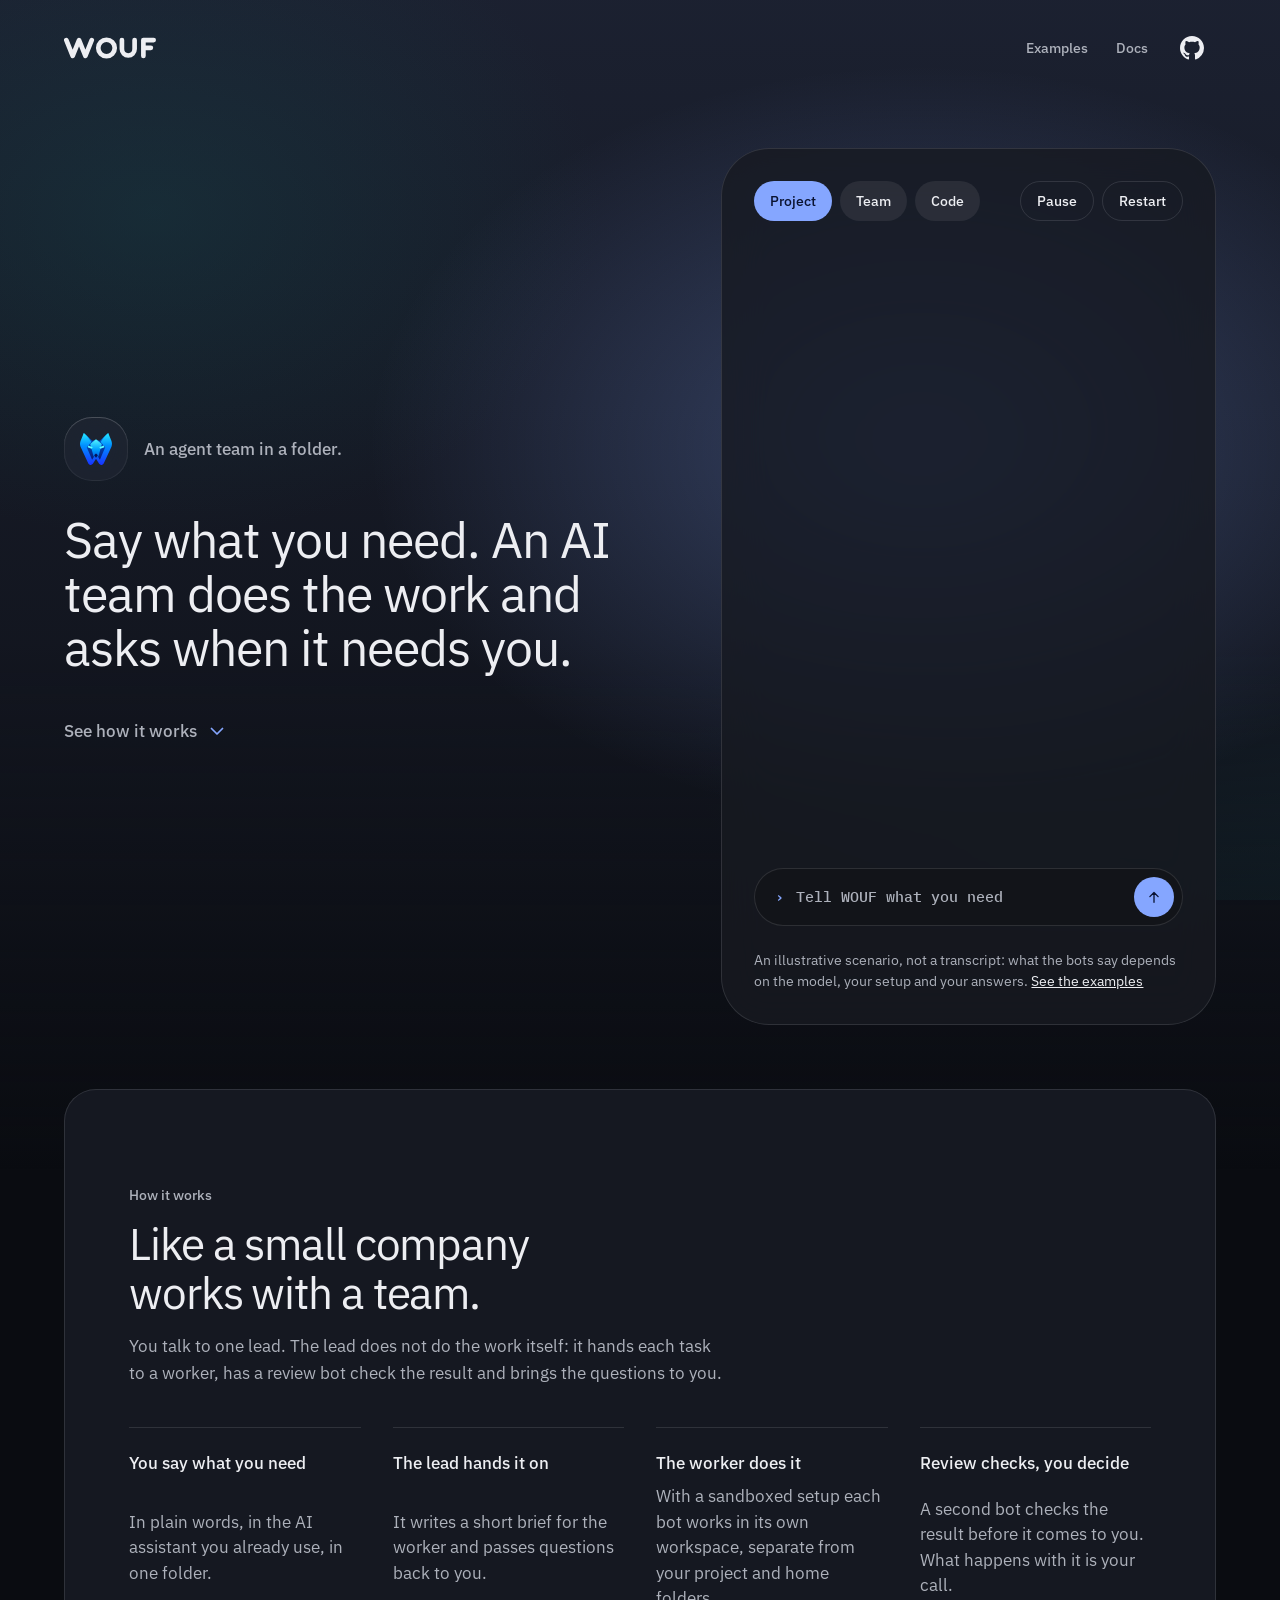
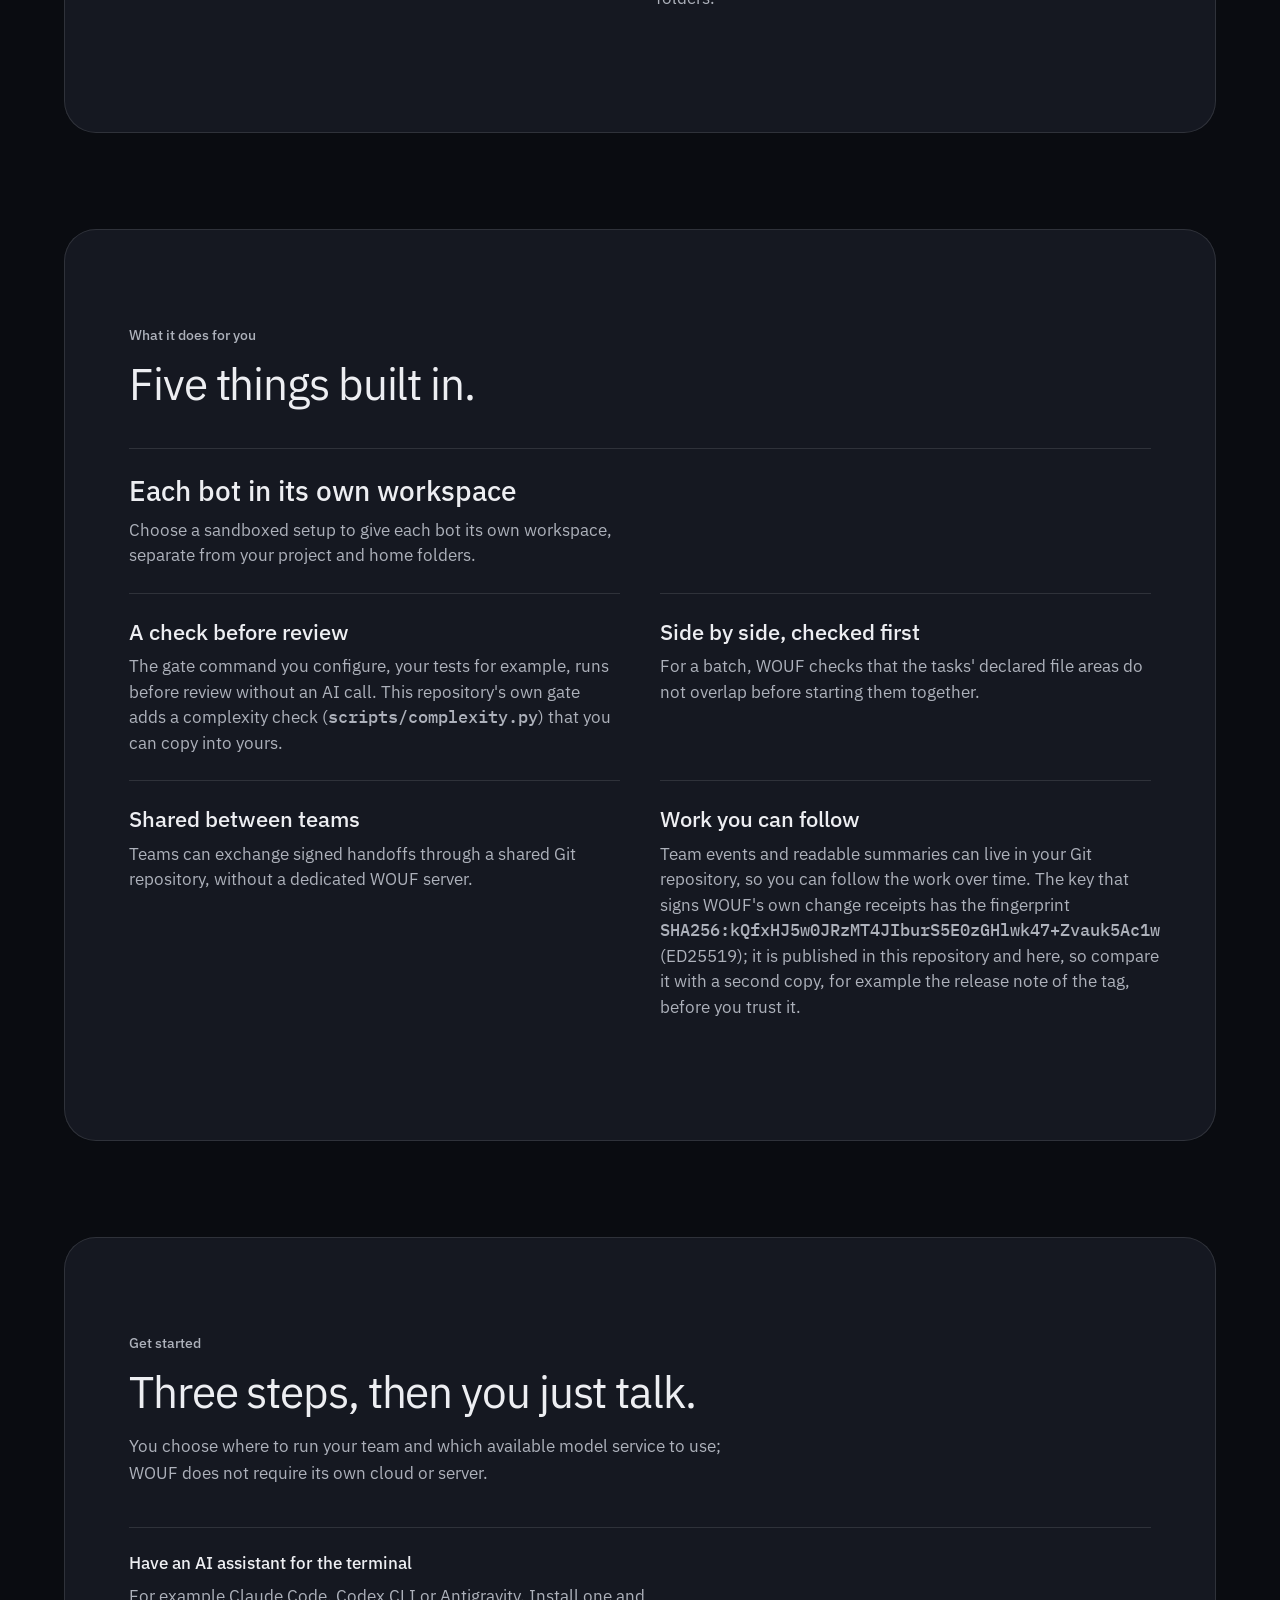
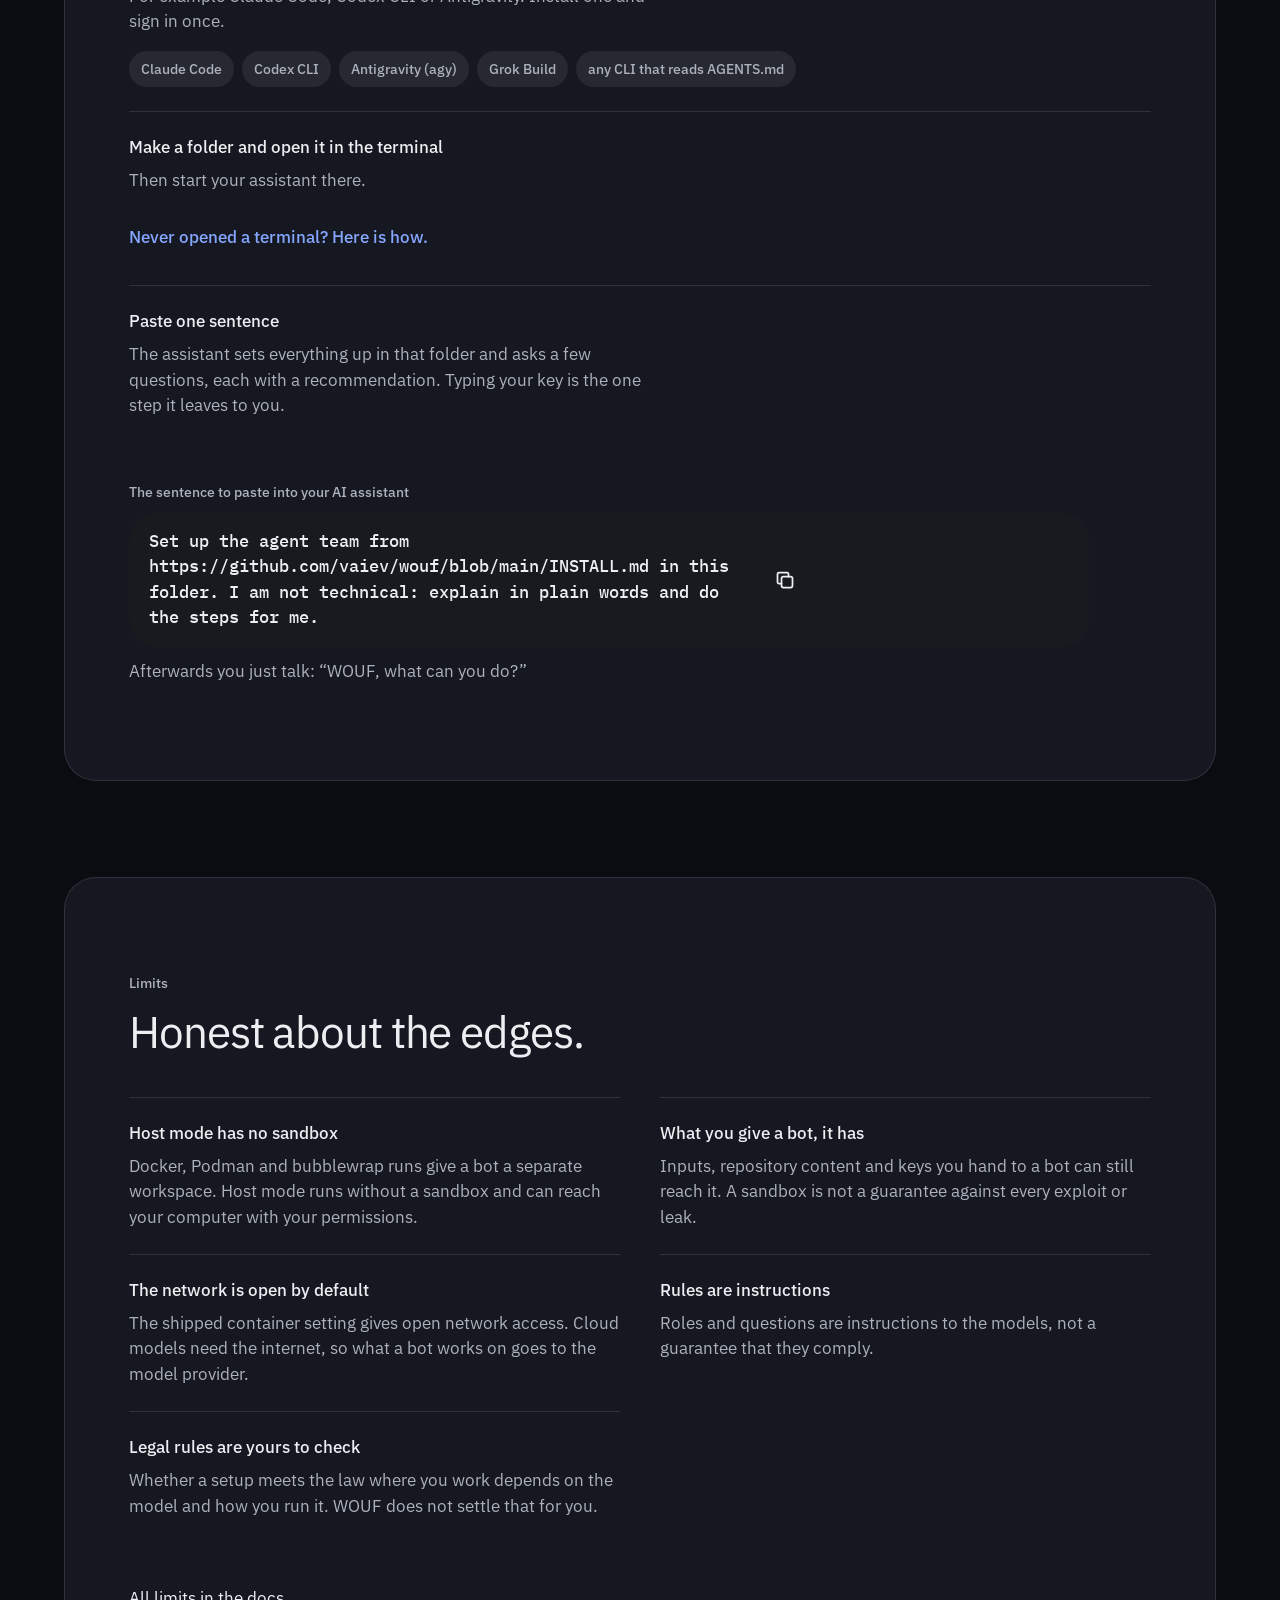
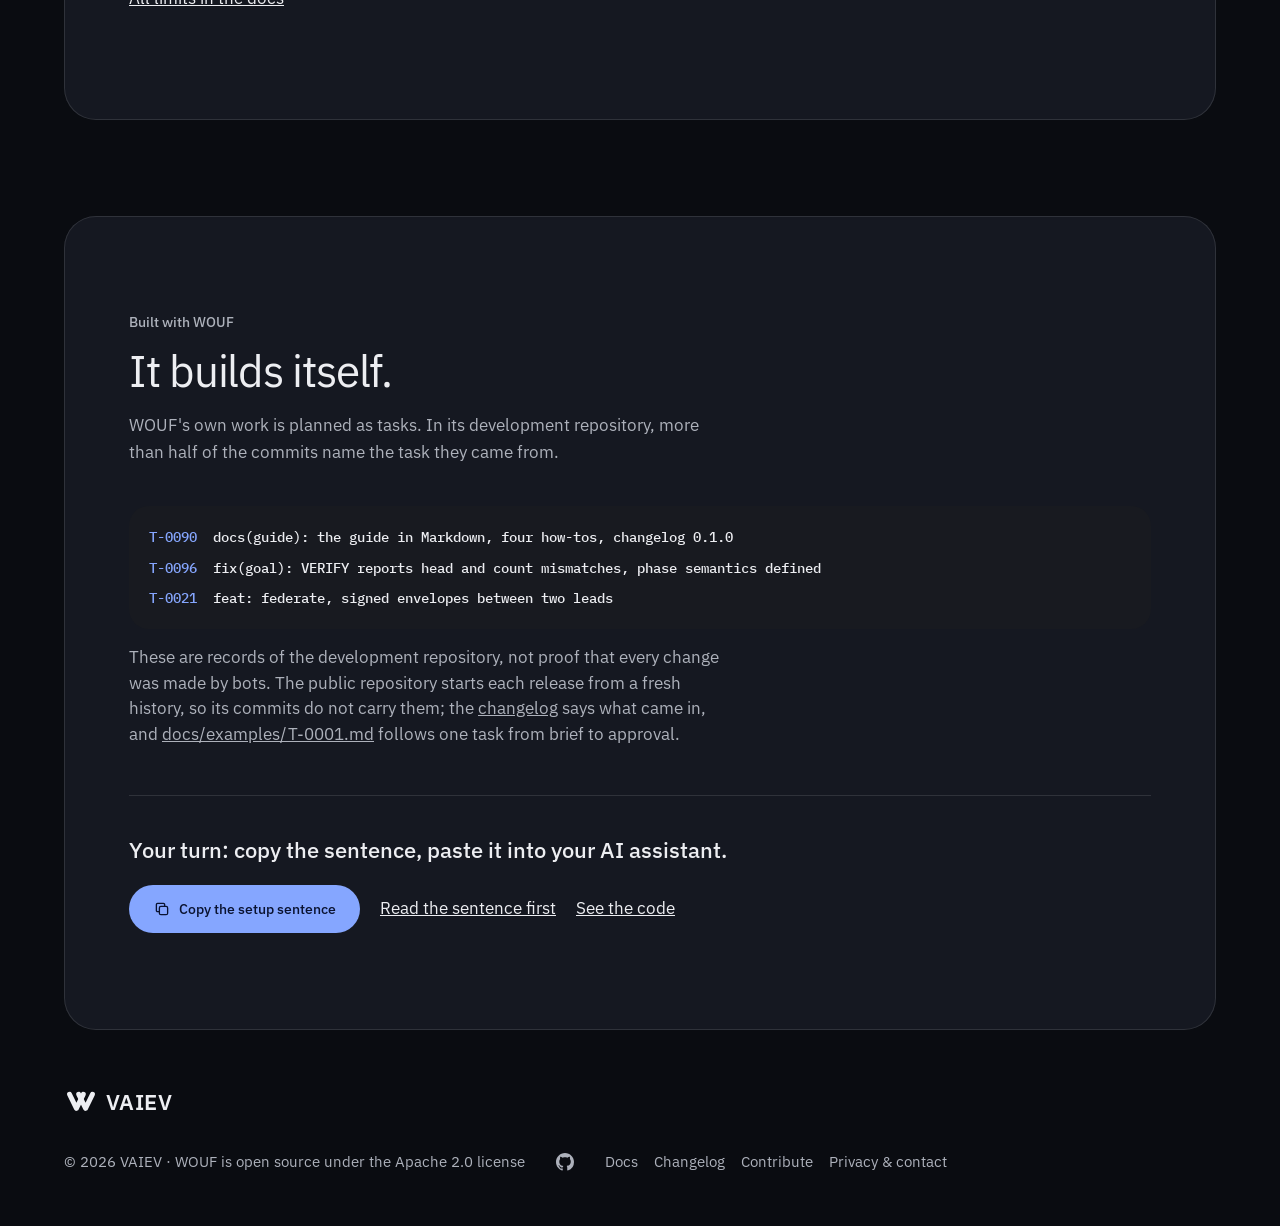
==== commit 077f4b4a: "WOUF v0.2.0 Signed-off-by: roenu <160801213+roenudev@users.noreply.github.com>" ====
--- a/site/index.html
+++ b/site/index.html
@@ -112,7 +112,7 @@
       <li><h3 class="title-l">A check before review</h3><p>The gate command you configure, your tests for example, runs before review without an AI call. This repository's own gate adds a complexity check (<code class="mono">scripts/complexity.py</code>) that you can copy into yours.</p></li>
       <li><h3 class="title-l">Side by side, checked first</h3><p>For a batch, WOUF checks that the tasks' declared file areas do not overlap before starting them together.</p></li>
       <li><h3 class="title-l">Shared between teams</h3><p>Teams can exchange signed handoffs through a shared Git repository, without a dedicated WOUF server.</p></li>
-      <li><h3 class="title-l">Work you can follow</h3><p>Team events and readable summaries can live in your Git repository, so you can follow the work over time.</p></li>
+      <li><h3 class="title-l">Work you can follow</h3><p>Team events and readable summaries can live in your Git repository, so you can follow the work over time. The key that signs WOUF's own change receipts has the fingerprint <code class="mono">SHA256:kQfxHJ5w0JRzMT4JIburS5E0zGHlwk47+Zvauk5Ac1w</code> (ED25519); it is published in this repository and here, so compare it with a second copy, for example the release note of the tag, before you trust it.</p></li>
     </ul>
   </section>
 
@@ -126,7 +126,7 @@
           <summary>Never opened a terminal? Here is how.</summary>
           <div class="terminal-help-body">
             <p><b>On a Mac:</b> make the folder in Finder. Open the Terminal app, type <kbd>cd</kbd> and a space, drag the folder into the window and press Return.</p>
-            <p><b>On Windows 11:</b> open the folder in File Explorer, right-click an empty spot in it and choose “Open in Terminal”.</p>
+            <p><b>On Windows 11:</b> the lead and the team run inside WSL 2, the Linux that Windows can add, because the helpers need a POSIX system, as the setup guide says. Open the folder in File Explorer, right-click an empty spot in it, choose “Open in Terminal”, then type <kbd>wsl</kbd> and press Enter to work in WSL 2.</p>
             <p>Now type the name of your assistant, for example <kbd>claude</kbd>, and press Enter.</p>
           </div>
         </details></li>
@@ -170,7 +170,7 @@
 
   <footer class="site-foot">
     <p class="foot-made"><a class="vaiev" href="https://vaiev.com"><svg class="logo" aria-hidden="true"><use href="icons.svg#vaiev-symbol"/></svg>VAIEV</a></p>
-    <p class="foot-legal"><span>© 2026 VAIEV · WOUF is open source under the Apache 2.0 license</span><a class="icon-btn press gh" href="https://github.com/vaiev/wouf" aria-label="WOUF on GitHub"><svg class="icon icon-s" aria-hidden="true"><use href="icons.svg#github"/></svg></a><a href="docs.html">Docs</a><a href="changelog.html">Changelog</a><a href="contribute.html">Contribute</a><a href="https://vaiev.com/privacy/">Privacy</a></p>
+    <p class="foot-legal"><span>© 2026 VAIEV · WOUF is open source under the Apache 2.0 license</span><a class="icon-btn press gh" href="https://github.com/vaiev/wouf" aria-label="WOUF on GitHub"><svg class="icon icon-s" aria-hidden="true"><use href="icons.svg#github"/></svg></a><a href="docs.html">Docs</a><a href="changelog.html">Changelog</a><a href="contribute.html">Contribute</a><a href="https://vaiev.com/privacy/">Privacy &amp; contact</a></p>
   </footer>
 </main>
 <span id="end" hidden></span>
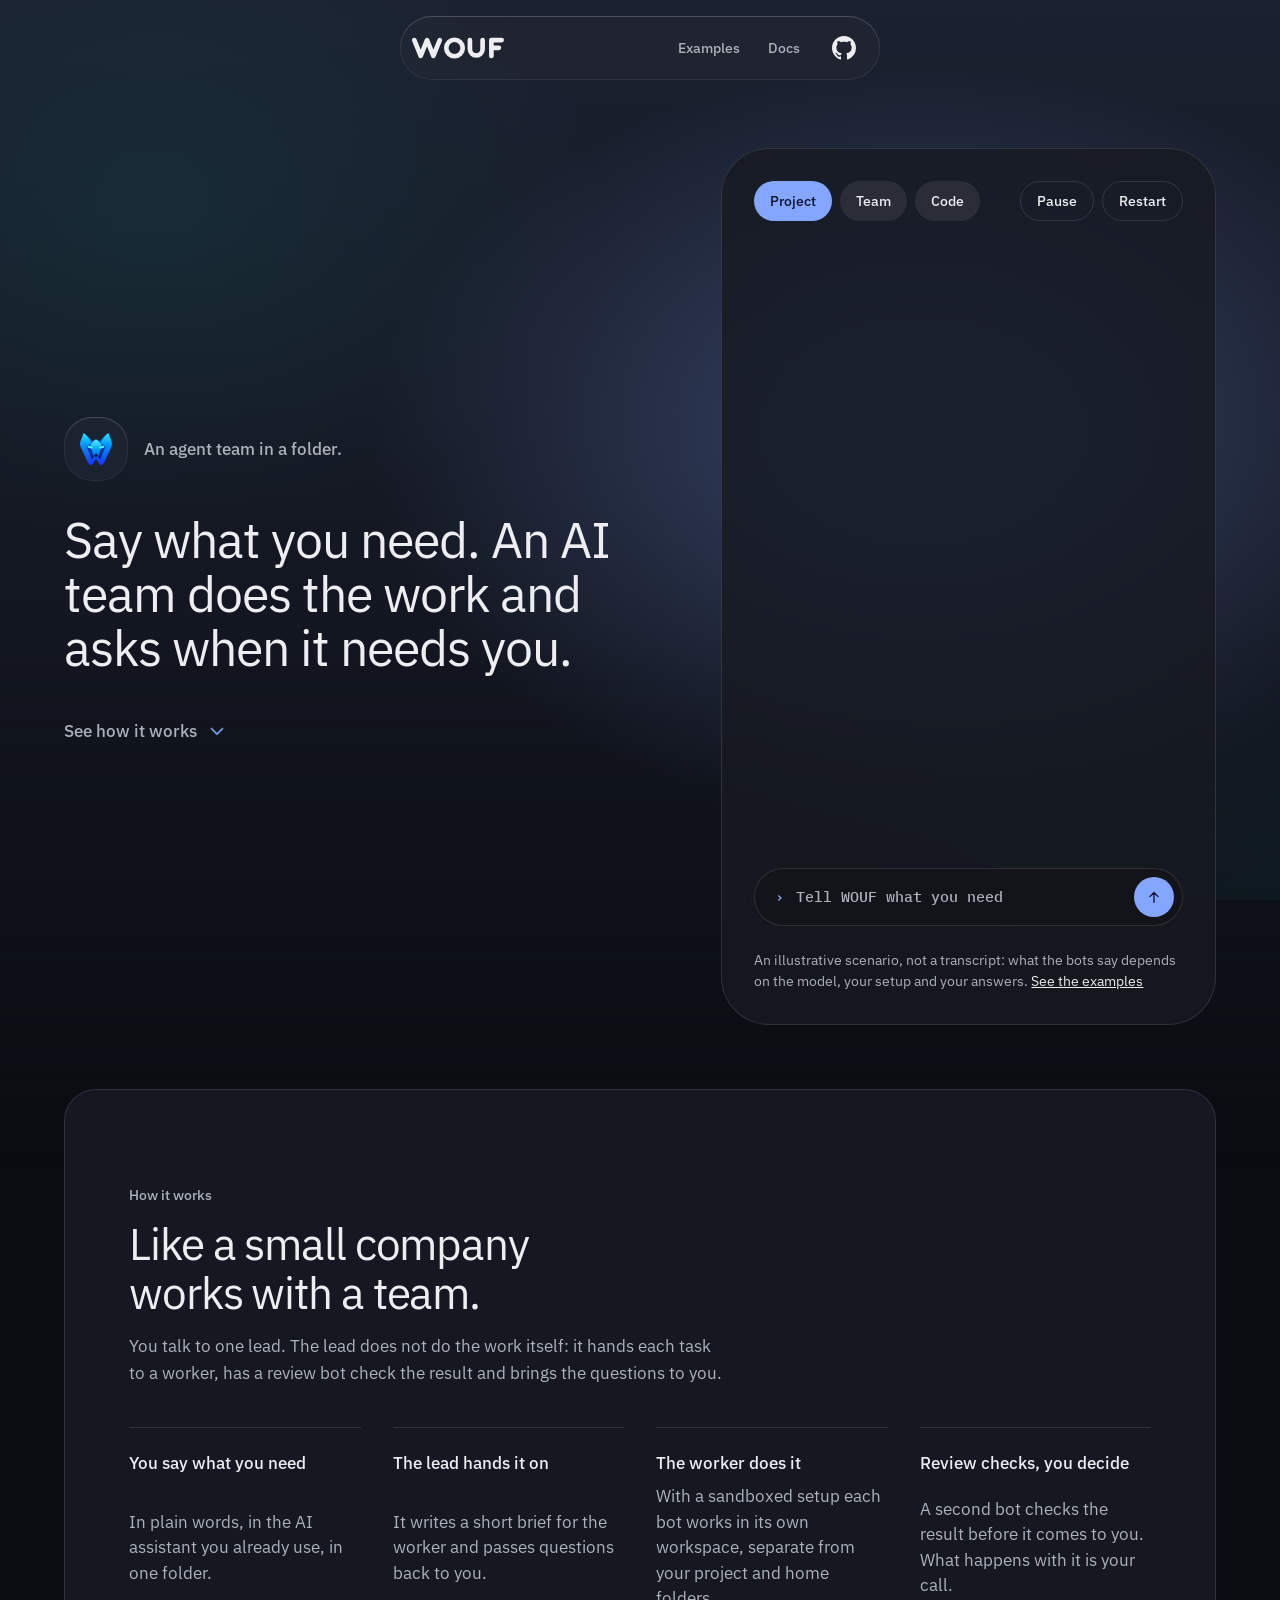
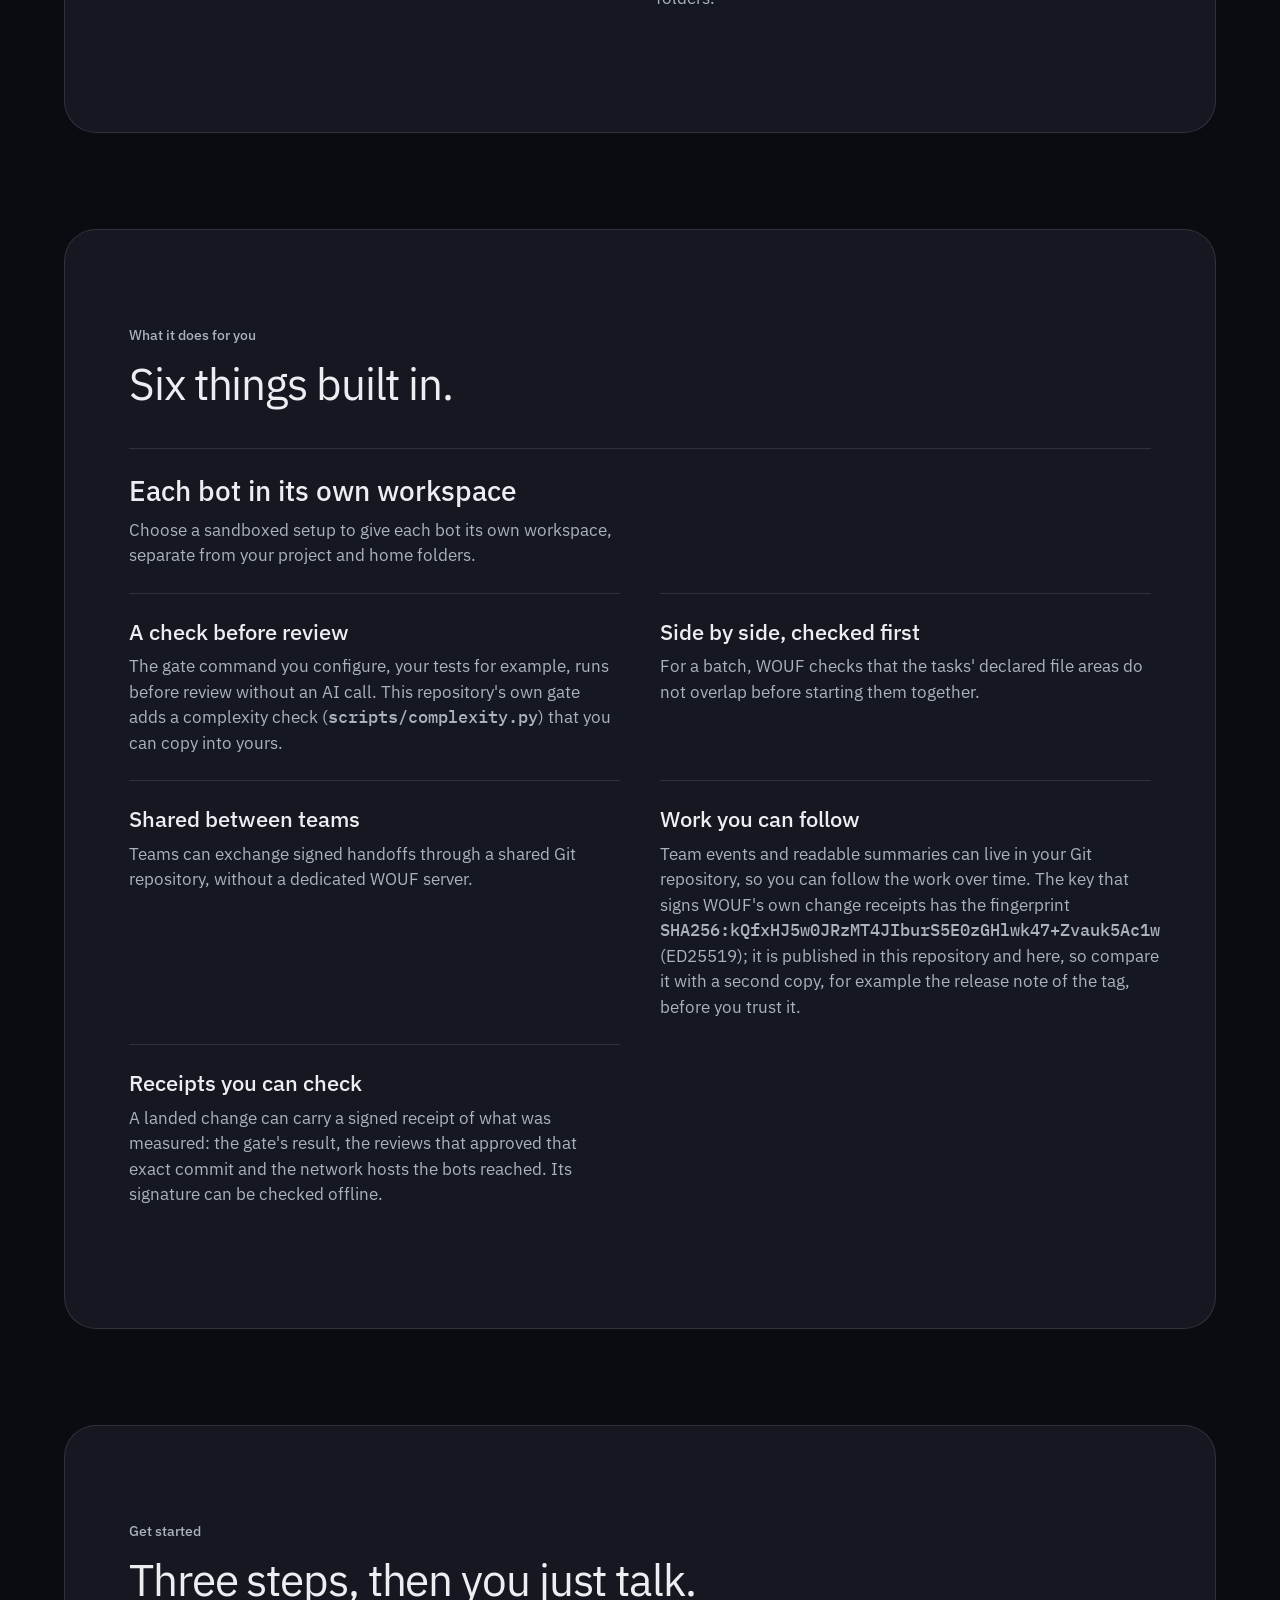
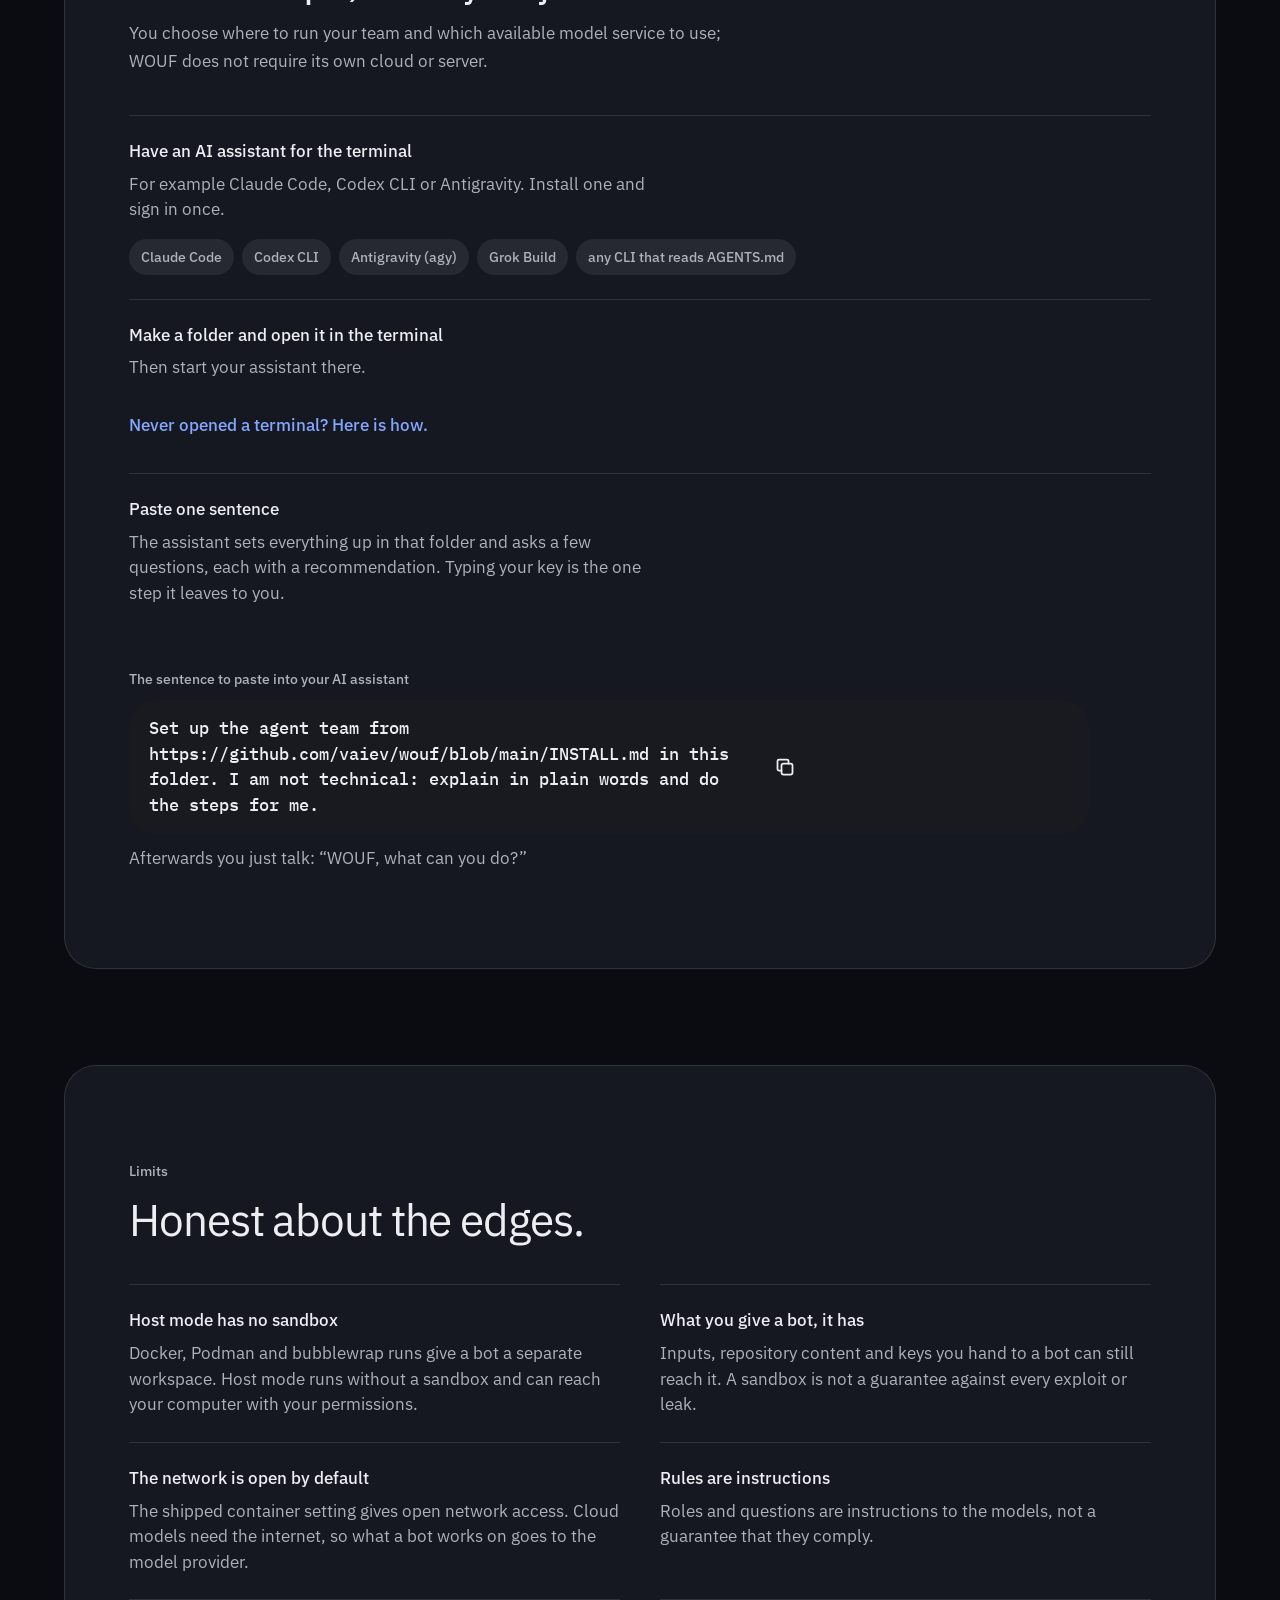
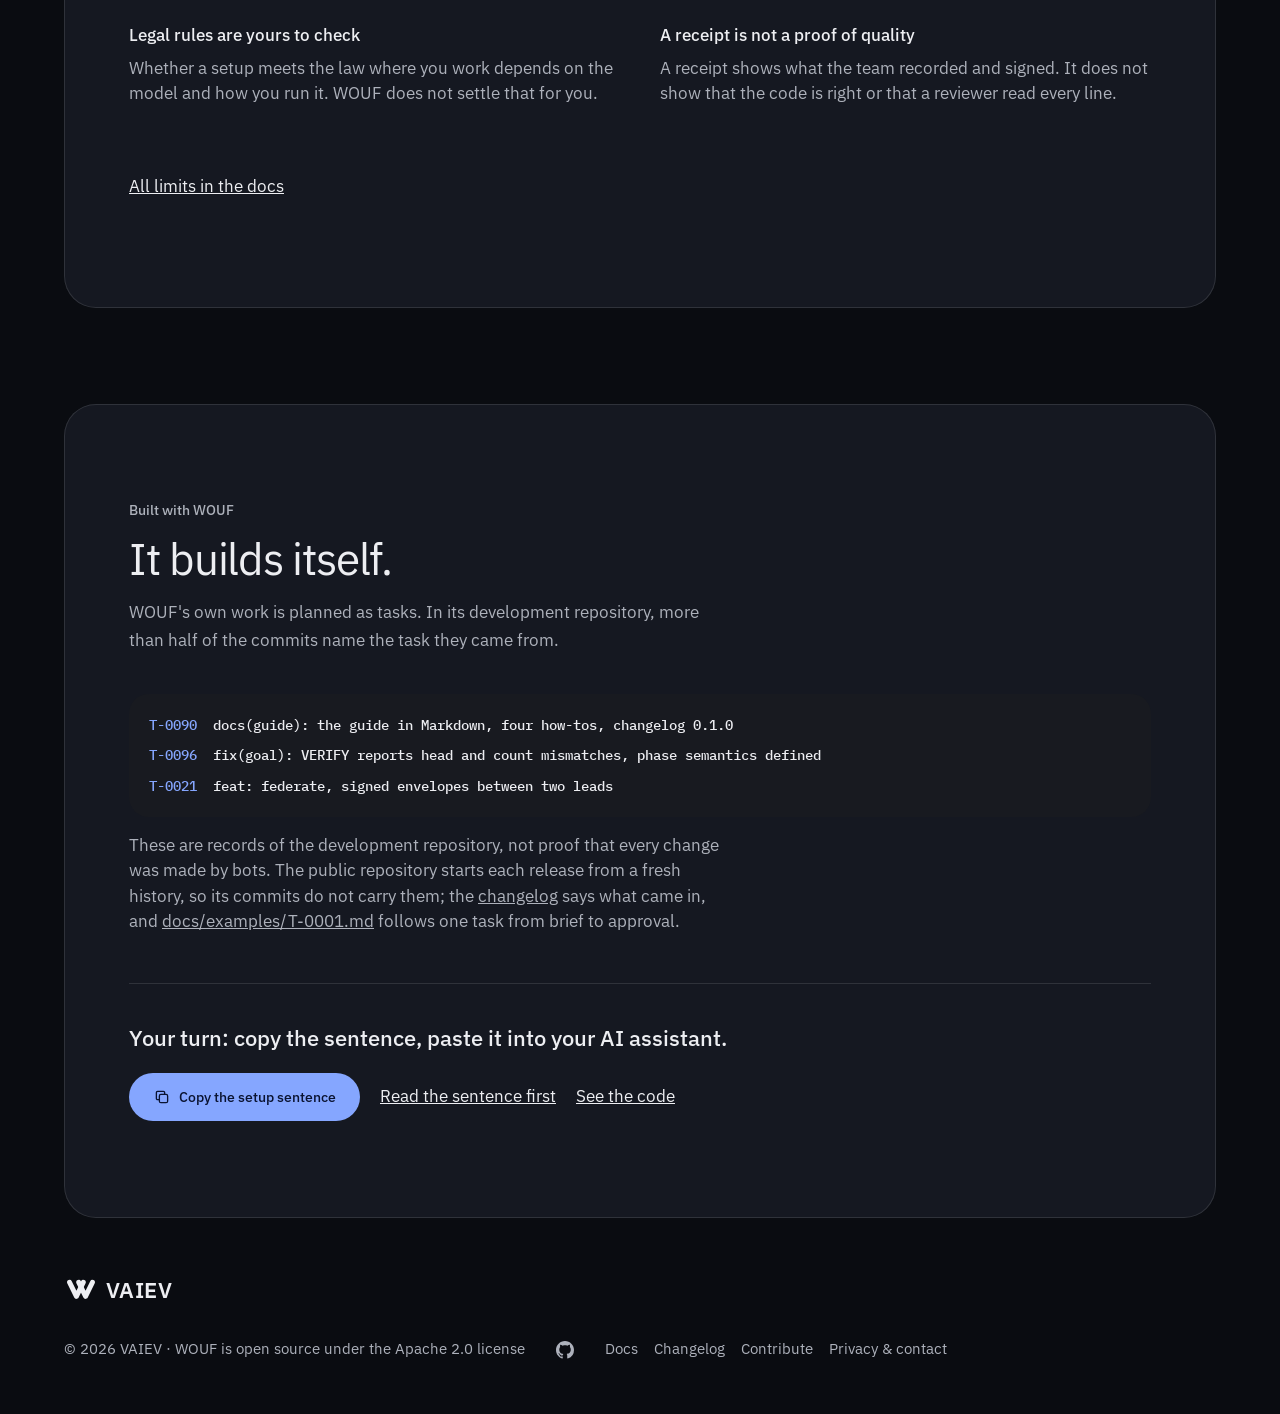
==== commit 77926169: "WOUF v0.2.1 Signed-off-by: roenu <160801213+roenudev@users.noreply.github.com>" ====
--- a/site/index.html
+++ b/site/index.html
@@ -106,13 +106,14 @@
   </section>
 
   <section class="band" id="strengths" aria-labelledby="strengths-h">
-    <div class="band-head"><p class="band-kicker"><span>What it does for you</span></p><h2 class="display-s" id="strengths-h">Five things built in.</h2></div>
+    <div class="band-head"><p class="band-kicker"><span>What it does for you</span></p><h2 class="display-s" id="strengths-h">Six things built in.</h2></div>
     <ul class="strengths" role="list">
       <li><h3 class="title-l">Each bot in its own workspace</h3><p>Choose a sandboxed setup to give each bot its own workspace, separate from your project and home folders.</p></li>
       <li><h3 class="title-l">A check before review</h3><p>The gate command you configure, your tests for example, runs before review without an AI call. This repository's own gate adds a complexity check (<code class="mono">scripts/complexity.py</code>) that you can copy into yours.</p></li>
       <li><h3 class="title-l">Side by side, checked first</h3><p>For a batch, WOUF checks that the tasks' declared file areas do not overlap before starting them together.</p></li>
       <li><h3 class="title-l">Shared between teams</h3><p>Teams can exchange signed handoffs through a shared Git repository, without a dedicated WOUF server.</p></li>
       <li><h3 class="title-l">Work you can follow</h3><p>Team events and readable summaries can live in your Git repository, so you can follow the work over time. The key that signs WOUF's own change receipts has the fingerprint <code class="mono">SHA256:kQfxHJ5w0JRzMT4JIburS5E0zGHlwk47+Zvauk5Ac1w</code> (ED25519); it is published in this repository and here, so compare it with a second copy, for example the release note of the tag, before you trust it.</p></li>
+      <li><h3 class="title-l">Receipts you can check</h3><p>A landed change can carry a signed receipt of what was measured: the gate's result, the reviews that approved that exact commit and the network hosts the bots reached. Its signature can be checked offline.</p></li>
     </ul>
   </section>
 
@@ -148,6 +149,7 @@
       <li><h3 class="title-m">The network is open by default</h3><p>The shipped container setting gives open network access. Cloud models need the internet, so what a bot works on goes to the model provider.</p></li>
       <li><h3 class="title-m">Rules are instructions</h3><p>Roles and questions are instructions to the models, not a guarantee that they comply.</p></li>
       <li><h3 class="title-m">Legal rules are yours to check</h3><p>Whether a setup meets the law where you work depends on the model and how you run it. WOUF does not settle that for you.</p></li>
+      <li><h3 class="title-m">A receipt is not a proof of quality</h3><p>A receipt shows what the team recorded and signed. It does not show that the code is right or that a reviewer read every line.</p></li>
     </ul>
     <p class="band-more"><a href="docs.html#limits">All limits in the docs</a></p>
   </section>
